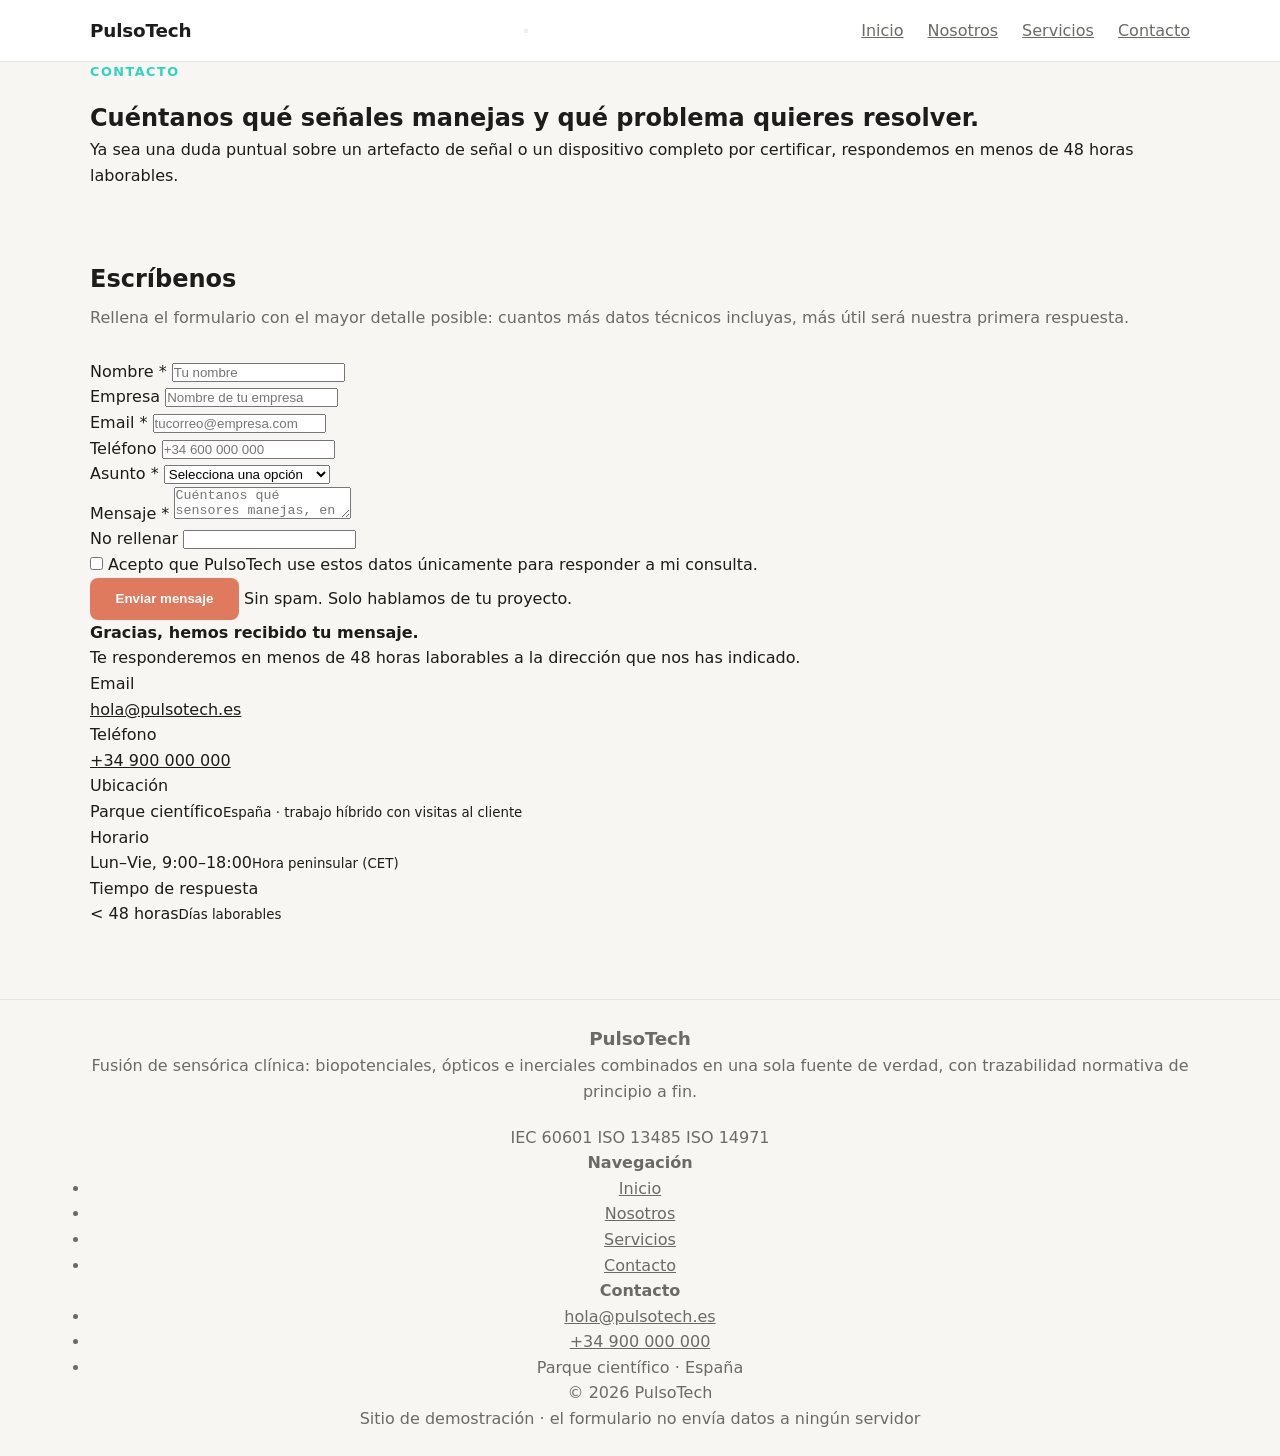
==== contacto.html @ 5ccae75b "Update contacto.html" ====
<!DOCTYPE html>
<html lang="es">
<head>
  <meta charset="UTF-8">
  <meta name="viewport" content="width=device-width, initial-scale=1.0">
  <title>Contacto | PulsoTech</title>
  <meta name="description" content="Habla con PulsoTech sobre tu proyecto de fusión de sensórica clínica. Respondemos en menos de 48 horas.">
  <link rel="icon" href="img/favicon.svg" type="image/svg+xml">
  <link rel="stylesheet" href="css/style.css">
</head>
<body>
  <header class="site-header">
    <div class="container nav">
      <a href="index.html" class="brand">PulsoTech</a>
      <button class="nav-toggle" id="navToggle" type="button" aria-expanded="false" aria-controls="primaryNav" aria-label="Abrir menú">
        <span></span><span></span><span></span>
      </button>
      <nav id="primaryNav">
        <ul class="nav-links">
          <li><a href="index.html">Inicio</a></li>
          <li><a href="sobre.html">Nosotros</a></li>
          <li><a href="servicios.html">Servicios</a></li>
          <li><a href="contacto.html">Contacto</a></li>
        </ul>
      </nav>
    </div>
  </header>

  <main>
    <section class="page-header">
      <div class="container">
        <span class="eyebrow">Contacto</span>
        <h1>Cuéntanos qué señales manejas y qué problema quieres resolver.</h1>
        <p class="lead">Ya sea una duda puntual sobre un artefacto de señal o un dispositivo completo por certificar, respondemos en menos de 48 horas laborables.</p>
      </div>
    </section>

    <section class="section">
      <div class="container contact-grid">
        <div class="form-card reveal">
          <h2 style="margin-bottom:0.4rem;">Escríbenos</h2>
          <p style="color:var(--muted); margin-bottom:1.75rem;">Rellena el formulario con el mayor detalle posible: cuantos más datos técnicos incluyas, más útil será nuestra primera respuesta.</p>

          <form id="contactForm" novalidate>
            <div class="form-grid">
              <div class="field">
                <label for="nombre">Nombre <span class="req">*</span></label>
                <input type="text" id="nombre" name="nombre" placeholder="Tu nombre" autocomplete="name" required>
                <span class="field-error" data-error-for="nombre"></span>
              </div>
              <div class="field">
                <label for="empresa">Empresa</label>
                <input type="text" id="empresa" name="empresa" placeholder="Nombre de tu empresa" autocomplete="organization">
                <span class="field-error" data-error-for="empresa"></span>
              </div>
              <div class="field">
                <label for="email">Email <span class="req">*</span></label>
                <input type="email" id="email" name="email" placeholder="tucorreo@empresa.com" autocomplete="email" required>
                <span class="field-error" data-error-for="email"></span>
              </div>
              <div class="field">
                <label for="telefono">Teléfono</label>
                <input type="tel" id="telefono" name="telefono" placeholder="+34 600 000 000" autocomplete="tel">
                <span class="field-error" data-error-for="telefono"></span>
              </div>
              <div class="field full">
                <label for="asunto">Asunto <span class="req">*</span></label>
                <select id="asunto" name="asunto" required>
                  <option value="" selected disabled>Selecciona una opción</option>
                  <option value="consultoria">Consultoría puntual</option>
                  <option value="desarrollo">Desarrollo de producto</option>
                  <option value="normativa">Cumplimiento normativo</option>
                  <option value="otro">Otro</option>
                </select>
                <span class="field-error" data-error-for="asunto"></span>
              </div>
              <div class="field full">
                <label for="mensaje">Mensaje <span class="req">*</span></label>
                <textarea id="mensaje" name="mensaje" placeholder="Cuéntanos qué sensores manejas, en qué fase está el proyecto y qué precisión necesitas…" required></textarea>
                <span class="field-error" data-error-for="mensaje"></span>
              </div>
              <div class="honeypot" aria-hidden="true">
                <label for="empresa_web">No rellenar</label>
                <input type="text" id="empresa_web" name="empresa_web" tabindex="-1" autocomplete="off">
              </div>
              <div class="field full">
                <label class="field-check">
                  <input type="checkbox" id="consentimiento" name="consentimiento" required>
                  <span>Acepto que PulsoTech use estos datos únicamente para responder a mi consulta.</span>
                </label>
                <span class="field-error" data-error-for="consentimiento"></span>
              </div>
            </div>
            <div class="form-actions">
              <button type="submit" class="btn btn-primary on-light">Enviar mensaje</button>
              <span class="form-note">Sin spam. Solo hablamos de tu proyecto.</span>
            </div>
          </form>

          <div class="form-success" id="formSuccess">
            <strong>Gracias, hemos recibido tu mensaje.</strong><br>
            Te responderemos en menos de 48 horas laborables a la dirección que nos has indicado.
          </div>
        </div>

        <div class="info-grid">
          <div class="info-card reveal">
            <div class="k">Email</div>
            <div class="v"><a href="mailto:hola@pulsotech.es">hola@pulsotech.es</a></div>
          </div>
          <div class="info-card reveal">
            <div class="k">Teléfono</div>
            <div class="v"><a href="tel:+34900000000">+34 900 000 000</a></div>
          </div>
          <div class="info-card reveal">
            <div class="k">Ubicación</div>
            <div class="v">Parque científico<small>España · trabajo híbrido con visitas al cliente</small></div>
          </div>
          <div class="info-card reveal">
            <div class="k">Horario</div>
            <div class="v">Lun–Vie, 9:00–18:00<small>Hora peninsular (CET)</small></div>
          </div>
          <div class="info-card reveal">
            <div class="k">Tiempo de respuesta</div>
            <div class="v">&lt; 48 horas<small>Días laborables</small></div>
          </div>
        </div>
      </div>
    </section>
  </main>

  <footer class="site-footer">
    <div class="container">
      <div class="footer-grid">
        <div class="footer-col">
          <a href="index.html" class="brand">PulsoTech</a>
          <p>Fusión de sensórica clínica: biopotenciales, ópticos e inerciales combinados en una sola fuente de verdad, con trazabilidad normativa de principio a fin.</p>
          <div class="badge-row on-light" style="margin-top:1.25rem">
            <span class="badge">IEC 60601</span>
            <span class="badge">ISO 13485</span>
            <span class="badge">ISO 14971</span>
          </div>
        </div>
        <div class="footer-col">
          <h4>Navegación</h4>
          <ul>
            <li><a href="index.html">Inicio</a></li>
            <li><a href="sobre.html">Nosotros</a></li>
            <li><a href="servicios.html">Servicios</a></li>
            <li><a href="contacto.html">Contacto</a></li>
          </ul>
        </div>
        <div class="footer-col">
          <h4>Contacto</h4>
          <ul>
            <li><a href="mailto:hola@pulsotech.es">hola@pulsotech.es</a></li>
            <li><a href="tel:+34900000000">+34 900 000 000</a></li>
            <li>Parque científico · España</li>
          </ul>
        </div>
      </div>
      <div class="footer-bottom">
        <p>&copy; 2026 PulsoTech</p>
        <p>Sitio de demostración · el formulario no envía datos a ningún servidor</p>
      </div>
    </div>
  </footer>

  <script src="js/script.js"></script>
</body>
</html>
---- css/style.css ----
/* ==========================================================================
   Base
   ========================================================================== */
:root {
  --bg: #f7f6f3;
  --surface: #ffffff;
  --ink: #1c1c1a;
  --muted: #6b6b66;
  --line: #e5e4e0;
  --hero-bg: #0a1418;
  --accent: #2dd4bf;   /* teal, línea de monitor clínico */
  --accent-glow: #4ade80; /* verde fósforo del ECG */
  --accent-warm: #e07a5f; /* acento cálido para CTAs */
  --radius: 12px;
  --shadow: 0 4px 16px -4px rgb(0 0 0 / 0.12);
}

* { box-sizing: border-box; margin: 0; padding: 0; }
html { scroll-behavior: smooth; }

body {
  font-family: system-ui, sans-serif;
  line-height: 1.6;
  color: var(--ink);
  background: var(--bg);
}

.container {
  width: min(1100px, calc(100% - 2rem));
  margin: 0 auto;
}

a { color: inherit; }

/* ==========================================================================
   Header y navegación
   ========================================================================== */
.site-header {
  border-bottom: 1px solid var(--line);
  padding: 1rem 0;
  background: var(--surface);
}

.nav {
  display: flex;
  justify-content: space-between;
  align-items: center;
}

.brand {
  font-weight: 700;
  font-size: 1.15rem;
  text-decoration: none;
  letter-spacing: -0.01em;
}

.nav-links {
  display: flex;
  gap: 1.5rem;
  list-style: none;
}

.nav-links a { color: var(--muted); font-weight: 500; }
.nav-links a:hover { color: var(--ink); }

/* ==========================================================================
   Hero con animación ECG
   ========================================================================== */
.hero {
  position: relative;
  overflow: hidden;
  background: var(--hero-bg);
  color: #fff;
  padding: 6rem 0 5rem;
}

.hero-bg-image {
  position: absolute;
  inset: 0;
  width: 100%;
  height: 100%;
  object-fit: cover;
  opacity: 0.55;
  filter: grayscale(1);
}

.hero::after {
  content: "";
  position: absolute;
  inset: 0;
  background: linear-gradient(90deg, var(--hero-bg) 20%, rgba(10, 20, 24, 0.4) 70%);
}

.hero-content {
  position: relative;
  z-index: 1;
  max-width: 700px;
}

.eyebrow {
  display: block;
  color: var(--accent);
  font-weight: 700;
  text-transform: uppercase;
  font-size: 0.8rem;
  letter-spacing: 1.5px;
  margin-bottom: 1rem;
  opacity: 0;
  animation: fade-up 0.6s ease-out 0.1s forwards;
}

.hero h1 {
  font-size: 2.75rem;
  line-height: 1.15;
  margin-bottom: 1.25rem;
  opacity: 0;
  animation: fade-up 0.6s ease-out 0.25s forwards;
}

.hero .lead {
  font-size: 1.15rem;
  color: rgba(255, 255, 255, 0.75);
  margin-bottom: 2rem;
  opacity: 0;
  animation: fade-up 0.6s ease-out 0.4s forwards;
}

.hero-actions {
  display: flex;
  gap: 1rem;
  flex-wrap: wrap;
  opacity: 0;
  animation: fade-up 0.6s ease-out 0.55s forwards;
}

@keyframes fade-up {
  from { opacity: 0; transform: translateY(12px); }
  to { opacity: 1; transform: translateY(0); }
}

/* ==========================================================================
   Botones
   ========================================================================== */
.btn {
  display: inline-block;
  padding: 0.85rem 1.6rem;
  border-radius: 8px;
  font-weight: 600;
  cursor: pointer;
  border: none;
  text-align: center;
  text-decoration: none;
  transition: transform 0.15s ease, opacity 0.15s ease;
}
.btn:hover { transform: translateY(-2px); }
.btn-primary { background: var(--accent-warm); color: #fff; }
.btn-secondary { background: transparent; color: #fff; border: 1px solid rgba(255, 255, 255, 0.4); }

/* ==========================================================================
   Secciones y contenido
   ========================================================================== */
main { min-height: 60vh; }
.section { padding: 4.5rem 0; }
.section-title { text-align: center; margin-bottom: 3rem; font-size: 2rem; }

/* Estadísticas */
.stats-grid {
  display: grid;
  grid-template-columns: repeat(auto-fit, minmax(200px, 1fr));
  gap: 2rem;
  text-align: center;
}
.stat-number {
  display: block;
  font-size: 2.5rem;
  font-weight: 800;
  color: var(--hero-bg);
}
.stat p { color: var(--muted); margin-top: 0.25rem; }

/* Tarjetas */
.card-grid {
  display: grid;
  grid-template-columns: repeat(auto-fit, minmax(260px, 1fr));
  gap: 2rem;
}
.card {
  background: var(--surface);
  padding: 2rem;
  border-radius: var(--radius);
  border: 1px solid var(--line);
  box-shadow: var(--shadow);
}
.card h3 { margin-bottom: 0.75rem; }
.card p { color: var(--muted); }

/* Aparición al hacer scroll */
.reveal {
  opacity: 0;
  transform: translateY(16px);
  transition: opacity 0.6s ease, transform 0.6s ease;
}
.reveal.visible { opacity: 1; transform: translateY(0); }

/* ==========================================================================
   Footer
   ========================================================================== */
.site-footer {
  border-top: 1px solid var(--line);
  padding: 1.5rem 0;
  text-align: center;
  color: var(--muted);
}

/* ==========================================================================
   Accesibilidad: movimiento reducido
   ========================================================================== */
@media (prefers-reduced-motion: reduce) {
  .eyebrow, .hero h1, .hero .lead, .hero-actions {
    animation: none;
    opacity: 1;
    transform: none;
  }
  .reveal { transition: none; opacity: 1; transform: none; }
}

/* ==========================================================================
   Responsive
   ========================================================================== */
@media (max-width: 700px) {
  .nav { flex-direction: column; gap: 1rem; }
  .nav-links { flex-wrap: wrap; justify-content: center; }
  .hero h1 { font-size: 2rem; }
}
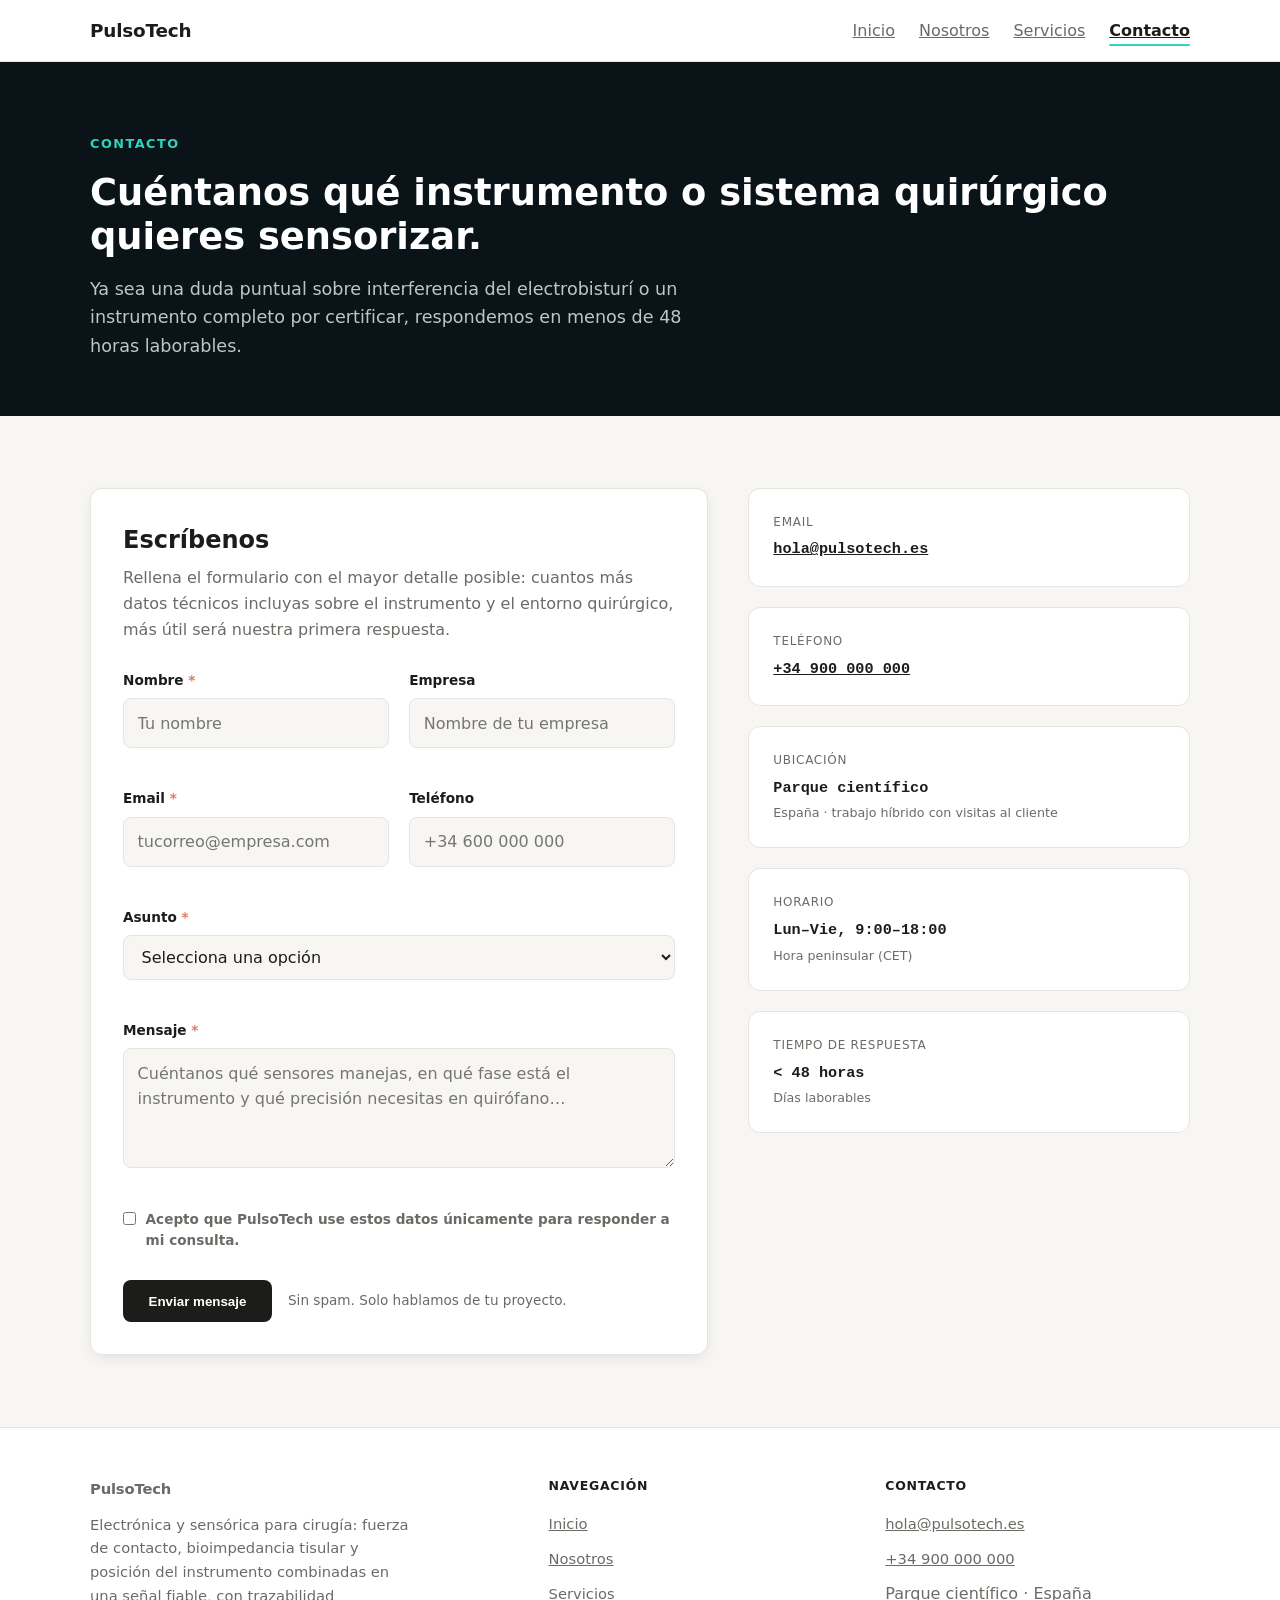
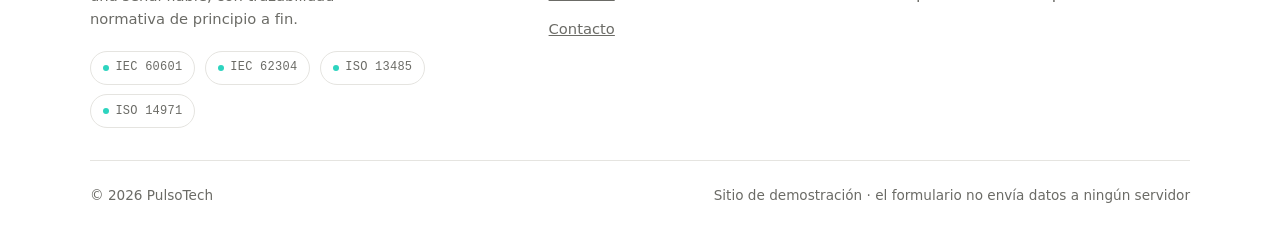
==== commit 4a031e7b: "Update contacto.html" ====
--- a/contacto.html
+++ b/contacto.html
@@ -4,7 +4,7 @@
   <meta charset="UTF-8">
   <meta name="viewport" content="width=device-width, initial-scale=1.0">
   <title>Contacto | PulsoTech</title>
-  <meta name="description" content="Habla con PulsoTech sobre tu proyecto de fusión de sensórica clínica. Respondemos en menos de 48 horas.">
+  <meta name="description" content="Habla con PulsoTech sobre tu proyecto de electrónica y sensórica quirúrgica. Respondemos en menos de 48 horas.">
   <link rel="icon" href="img/favicon.svg" type="image/svg+xml">
   <link rel="stylesheet" href="css/style.css">
 </head>
@@ -30,8 +30,8 @@
     <section class="page-header">
       <div class="container">
         <span class="eyebrow">Contacto</span>
-        <h1>Cuéntanos qué señales manejas y qué problema quieres resolver.</h1>
-        <p class="lead">Ya sea una duda puntual sobre un artefacto de señal o un dispositivo completo por certificar, respondemos en menos de 48 horas laborables.</p>
+        <h1>Cuéntanos qué instrumento o sistema quirúrgico quieres sensorizar.</h1>
+        <p class="lead">Ya sea una duda puntual sobre interferencia del electrobisturí o un instrumento completo por certificar, respondemos en menos de 48 horas laborables.</p>
       </div>
     </section>
 
@@ -39,7 +39,7 @@
       <div class="container contact-grid">
         <div class="form-card reveal">
           <h2 style="margin-bottom:0.4rem;">Escríbenos</h2>
-          <p style="color:var(--muted); margin-bottom:1.75rem;">Rellena el formulario con el mayor detalle posible: cuantos más datos técnicos incluyas, más útil será nuestra primera respuesta.</p>
+          <p style="color:var(--muted); margin-bottom:1.75rem;">Rellena el formulario con el mayor detalle posible: cuantos más datos técnicos incluyas sobre el instrumento y el entorno quirúrgico, más útil será nuestra primera respuesta.</p>
 
           <form id="contactForm" novalidate>
             <div class="form-grid">
@@ -76,7 +76,7 @@
               </div>
               <div class="field full">
                 <label for="mensaje">Mensaje <span class="req">*</span></label>
-                <textarea id="mensaje" name="mensaje" placeholder="Cuéntanos qué sensores manejas, en qué fase está el proyecto y qué precisión necesitas…" required></textarea>
+                <textarea id="mensaje" name="mensaje" placeholder="Cuéntanos qué sensores manejas, en qué fase está el instrumento y qué precisión necesitas en quirófano…" required></textarea>
                 <span class="field-error" data-error-for="mensaje"></span>
               </div>
               <div class="honeypot" aria-hidden="true">
@@ -134,9 +134,10 @@
       <div class="footer-grid">
         <div class="footer-col">
           <a href="index.html" class="brand">PulsoTech</a>
-          <p>Fusión de sensórica clínica: biopotenciales, ópticos e inerciales combinados en una sola fuente de verdad, con trazabilidad normativa de principio a fin.</p>
+          <p>Electrónica y sensórica para cirugía: fuerza de contacto, bioimpedancia tisular y posición del instrumento combinadas en una señal fiable, con trazabilidad normativa de principio a fin.</p>
           <div class="badge-row on-light" style="margin-top:1.25rem">
             <span class="badge">IEC 60601</span>
+            <span class="badge">IEC 62304</span>
             <span class="badge">ISO 13485</span>
             <span class="badge">ISO 14971</span>
           </div>
--- a/css/style.css
+++ b/css/style.css
@@ -12,7 +12,11 @@
   --accent-glow: #4ade80; /* verde fósforo del ECG */
   --accent-warm: #e07a5f; /* acento cálido para CTAs */
   --radius: 12px;
+  --radius-sm: 8px;
   --shadow: 0 4px 16px -4px rgb(0 0 0 / 0.12);
+  --shadow-lg: 0 20px 45px -20px rgb(0 0 0 / 0.35);
+  --mono: 'SFMono-Regular', Consolas, 'Liberation Mono', Menlo, monospace;
+  --focus: #1c1c1a;
 }
 
 * { box-sizing: border-box; margin: 0; padding: 0; }
@@ -32,6 +36,13 @@
 
 a { color: inherit; }
 
+:focus-visible {
+  outline: 2px solid var(--focus);
+  outline-offset: 3px;
+}
+
+img { max-width: 100%; display: block; }
+
 /* ==========================================================================
    Header y navegación
    ========================================================================== */
@@ -60,8 +71,41 @@
   list-style: none;
 }
 
-.nav-links a { color: var(--muted); font-weight: 500; }
+.nav-links a { color: var(--muted); font-weight: 500; position: relative; }
 .nav-links a:hover { color: var(--ink); }
+.nav-links a.active { color: var(--ink); font-weight: 700; }
+.nav-links a.active::after {
+  content: "";
+  position: absolute;
+  left: 0; right: 0; bottom: -6px;
+  height: 2px;
+  background: var(--accent);
+  border-radius: 2px;
+}
+
+.nav-toggle {
+  display: none;
+  flex-direction: column;
+  justify-content: center;
+  gap: 4px;
+  width: 34px;
+  height: 34px;
+  background: transparent;
+  border: 1px solid var(--line);
+  border-radius: 6px;
+  cursor: pointer;
+}
+.nav-toggle span {
+  display: block;
+  height: 2px;
+  margin: 0 6px;
+  background: var(--ink);
+  border-radius: 2px;
+  transition: transform 0.2s ease, opacity 0.2s ease;
+}
+.nav-toggle[aria-expanded="true"] span:nth-child(1) { transform: translateY(6px) rotate(45deg); }
+.nav-toggle[aria-expanded="true"] span:nth-child(2) { opacity: 0; }
+.nav-toggle[aria-expanded="true"] span:nth-child(3) { transform: translateY(-6px) rotate(-45deg); }
 
 /* ==========================================================================
    Hero con animación ECG
@@ -155,13 +199,33 @@
 .btn:hover { transform: translateY(-2px); }
 .btn-primary { background: var(--accent-warm); color: #fff; }
 .btn-secondary { background: transparent; color: #fff; border: 1px solid rgba(255, 255, 255, 0.4); }
+.btn-primary.on-light { background: var(--ink); }
+.btn-secondary.on-light { color: var(--ink); border-color: var(--line); }
+.btn:disabled { opacity: 0.6; cursor: not-allowed; transform: none; }
 
 /* ==========================================================================
    Secciones y contenido
    ========================================================================== */
 main { min-height: 60vh; }
 .section { padding: 4.5rem 0; }
-.section-title { text-align: center; margin-bottom: 3rem; font-size: 2rem; }
+.section-title { text-align: center; margin-bottom: 0.75rem; font-size: 2rem; }
+.section-sub {
+  text-align: center;
+  color: var(--muted);
+  max-width: 620px;
+  margin: 0 auto 3rem;
+}
+
+/* Cabecera de páginas internas (Nosotros, Servicios, Contacto) */
+.page-header {
+  background: var(--hero-bg);
+  color: #fff;
+  padding: 4.5rem 0 3.5rem;
+}
+.page-header .eyebrow { animation: none; opacity: 1; }
+.page-header h1 { font-size: 2.3rem; margin-bottom: 1rem; line-height: 1.2; }
+.page-header .lead { font-size: 1.1rem; color: rgba(255, 255, 255, 0.75); max-width: 640px; }
+.page-header .badge-row { margin-top: 1.75rem; }
 
 /* Estadísticas */
 .stats-grid {
@@ -203,13 +267,428 @@
 .reveal.visible { opacity: 1; transform: translateY(0); }
 
 /* ==========================================================================
+   Insignias de certificación
+   ========================================================================== */
+.badge-row {
+  display: flex;
+  flex-wrap: wrap;
+  gap: 0.6rem;
+}
+.badge {
+  display: inline-flex;
+  align-items: center;
+  gap: 0.4rem;
+  font-family: var(--mono);
+  font-size: 0.75rem;
+  letter-spacing: 0.02em;
+  padding: 0.4rem 0.75rem;
+  border-radius: 999px;
+  border: 1px solid rgba(255, 255, 255, 0.25);
+  color: rgba(255, 255, 255, 0.85);
+}
+.badge::before { content: ""; width: 6px; height: 6px; border-radius: 50%; background: var(--accent-glow); }
+.badge-row.on-light .badge { border-color: var(--line); color: var(--muted); }
+.badge-row.on-light .badge::before { background: var(--accent); }
+
+/* ==========================================================================
+   Demo de fusión de señal (waveform en vivo)
+   ========================================================================== */
+.wave-card {
+  background: var(--hero-bg);
+  border-radius: var(--radius);
+  padding: 1.75rem;
+  box-shadow: var(--shadow-lg);
+  color: #fff;
+}
+.wave-head {
+  display: flex;
+  justify-content: space-between;
+  align-items: baseline;
+  flex-wrap: wrap;
+  gap: 0.5rem;
+  margin-bottom: 1rem;
+}
+.wave-head h3 { font-size: 1rem; letter-spacing: 0.02em; }
+.wave-head .live {
+  font-family: var(--mono);
+  font-size: 0.7rem;
+  color: var(--accent-glow);
+  display: inline-flex;
+  align-items: center;
+  gap: 0.4rem;
+}
+.wave-head .live::before {
+  content: "";
+  width: 7px; height: 7px;
+  border-radius: 50%;
+  background: var(--accent-glow);
+  box-shadow: 0 0 6px var(--accent-glow);
+  animation: pulse-dot 1.6s ease-in-out infinite;
+}
+@keyframes pulse-dot { 0%, 100% { opacity: 1; } 50% { opacity: 0.35; } }
+.wave-canvas-wrap {
+  background: rgba(255, 255, 255, 0.03);
+  border: 1px solid rgba(255, 255, 255, 0.1);
+  border-radius: var(--radius-sm);
+  overflow: hidden;
+}
+#waveform { width: 100%; height: 190px; display: block; }
+.wave-legend {
+  display: flex;
+  flex-wrap: wrap;
+  gap: 1.25rem;
+  margin-top: 1rem;
+  font-family: var(--mono);
+  font-size: 0.78rem;
+  color: rgba(255, 255, 255, 0.7);
+}
+.wave-legend span { display: inline-flex; align-items: center; gap: 0.4rem; }
+.wave-legend i { width: 9px; height: 9px; border-radius: 2px; display: inline-block; }
+.wave-readouts {
+  display: grid;
+  grid-template-columns: repeat(auto-fit, minmax(120px, 1fr));
+  gap: 1rem;
+  margin-top: 1.25rem;
+  padding-top: 1.25rem;
+  border-top: 1px solid rgba(255, 255, 255, 0.1);
+}
+.wave-readouts .ro-val { font-family: var(--mono); font-size: 1.6rem; font-weight: 700; }
+.wave-readouts .ro-lbl { font-size: 0.78rem; color: rgba(255, 255, 255, 0.6); margin-top: 0.15rem; }
+
+/* ==========================================================================
+   Sectores de aplicación
+   ========================================================================== */
+.use-grid {
+  display: grid;
+  grid-template-columns: repeat(auto-fit, minmax(230px, 1fr));
+  gap: 1.5rem;
+}
+.use-card {
+  border: 1px solid var(--line);
+  border-radius: var(--radius);
+  padding: 1.5rem;
+  background: var(--surface);
+}
+.use-card .use-idx {
+  font-family: var(--mono);
+  color: var(--accent);
+  font-size: 0.8rem;
+  font-weight: 700;
+  margin-bottom: 0.6rem;
+  display: block;
+}
+.use-card h3 { margin-bottom: 0.5rem; font-size: 1.05rem; }
+.use-card p { color: var(--muted); font-size: 0.95rem; }
+
+/* ==========================================================================
+   Banner CTA
+   ========================================================================== */
+.cta-banner {
+  background: var(--hero-bg);
+  color: #fff;
+  border-radius: var(--radius);
+  padding: 3rem;
+  text-align: center;
+}
+.cta-banner h2 { font-size: 1.6rem; margin-bottom: 0.75rem; }
+.cta-banner p { color: rgba(255, 255, 255, 0.75); max-width: 520px; margin: 0 auto 1.75rem; }
+.cta-banner .hero-actions { justify-content: center; opacity: 1; animation: none; }
+
+/* ==========================================================================
+   Línea de tiempo (trayectoria)
+   ========================================================================== */
+.timeline {
+  position: relative;
+  max-width: 760px;
+  margin: 0 auto;
+  padding-left: 2rem;
+  border-left: 2px solid var(--line);
+}
+.timeline-item { position: relative; padding-bottom: 2.25rem; }
+.timeline-item:last-child { padding-bottom: 0; }
+.timeline-item::before {
+  content: "";
+  position: absolute;
+  left: -2.4rem;
+  top: 0.2rem;
+  width: 12px; height: 12px;
+  border-radius: 50%;
+  background: var(--accent);
+  border: 3px solid var(--surface);
+  box-shadow: 0 0 0 2px var(--accent);
+}
+.timeline-year { font-family: var(--mono); color: var(--accent); font-weight: 700; font-size: 0.9rem; }
+.timeline-item h3 { margin: 0.3rem 0 0.4rem; font-size: 1.1rem; }
+.timeline-item p { color: var(--muted); }
+
+/* ==========================================================================
+   Valores
+   ========================================================================== */
+.values-grid {
+  display: grid;
+  grid-template-columns: repeat(auto-fit, minmax(240px, 1fr));
+  gap: 1.75rem;
+}
+.value-num {
+  font-family: var(--mono);
+  font-size: 0.85rem;
+  color: var(--accent);
+  font-weight: 700;
+  display: block;
+  margin-bottom: 0.75rem;
+}
+.values-grid h3 { margin-bottom: 0.5rem; font-size: 1.05rem; }
+.values-grid p { color: var(--muted); font-size: 0.95rem; }
+
+/* ==========================================================================
+   Equipo
+   ========================================================================== */
+.team-grid {
+  display: grid;
+  grid-template-columns: repeat(auto-fit, minmax(220px, 1fr));
+  gap: 1.5rem;
+}
+.team-card {
+  text-align: center;
+  padding: 2rem 1.25rem;
+  border-radius: var(--radius);
+  border: 1px solid var(--line);
+  background: var(--surface);
+}
+.team-avatar {
+  width: 56px; height: 56px;
+  margin: 0 auto 1rem;
+  border-radius: 50%;
+  display: flex;
+  align-items: center;
+  justify-content: center;
+  font-family: var(--mono);
+  font-weight: 700;
+  color: #fff;
+  background: linear-gradient(135deg, var(--accent), var(--hero-bg));
+}
+.team-card h3 { font-size: 1rem; margin-bottom: 0.2rem; }
+.team-card .role { color: var(--accent-warm); font-size: 0.85rem; font-weight: 600; margin-bottom: 0.6rem; }
+.team-card p { color: var(--muted); font-size: 0.9rem; }
+
+/* ==========================================================================
+   Modalidades de colaboración
+   ========================================================================== */
+.tier-grid {
+  display: grid;
+  grid-template-columns: repeat(auto-fit, minmax(260px, 1fr));
+  gap: 1.5rem;
+  align-items: stretch;
+}
+.tier-card {
+  border: 1px solid var(--line);
+  border-radius: var(--radius);
+  padding: 2rem;
+  background: var(--surface);
+  display: flex;
+  flex-direction: column;
+}
+.tier-card.featured {
+  border-color: var(--hero-bg);
+  box-shadow: var(--shadow-lg);
+  position: relative;
+}
+.tier-card.featured::before {
+  content: "Recomendado";
+  position: absolute;
+  top: -12px; left: 1.75rem;
+  background: var(--accent-warm);
+  color: #fff;
+  font-size: 0.7rem;
+  font-weight: 700;
+  padding: 0.25rem 0.7rem;
+  border-radius: 999px;
+  letter-spacing: 0.02em;
+}
+.tier-card h3 { font-size: 1.15rem; margin-bottom: 0.4rem; }
+.tier-card .tier-for { color: var(--muted); font-size: 0.88rem; margin-bottom: 1.25rem; }
+.tier-card ul { list-style: none; margin: 0 0 1.5rem; flex-grow: 1; }
+.tier-card li {
+  padding: 0.55rem 0;
+  border-top: 1px solid var(--line);
+  font-size: 0.92rem;
+  color: var(--ink);
+  padding-left: 1.3rem;
+  position: relative;
+}
+.tier-card li:first-child { border-top: none; }
+.tier-card li::before {
+  content: "";
+  position: absolute;
+  left: 0; top: 1.05rem;
+  width: 7px; height: 7px;
+  background: var(--accent);
+  border-radius: 2px;
+}
+
+/* ==========================================================================
+   Acordeón (FAQ)
+   ========================================================================== */
+.accordion { max-width: 760px; margin: 0 auto; }
+.accordion-item {
+  border-bottom: 1px solid var(--line);
+}
+.accordion-trigger {
+  width: 100%;
+  display: flex;
+  justify-content: space-between;
+  align-items: center;
+  gap: 1rem;
+  background: none;
+  border: none;
+  text-align: left;
+  padding: 1.25rem 0;
+  font: inherit;
+  font-weight: 600;
+  color: var(--ink);
+  cursor: pointer;
+}
+.accordion-trigger .plus {
+  flex: none;
+  width: 22px; height: 22px;
+  border-radius: 50%;
+  border: 1px solid var(--line);
+  display: flex;
+  align-items: center;
+  justify-content: center;
+  font-family: var(--mono);
+  font-size: 1rem;
+  color: var(--accent);
+  transition: transform 0.2s ease;
+}
+.accordion-item.open .accordion-trigger .plus { transform: rotate(45deg); }
+.accordion-panel {
+  max-height: 0;
+  overflow: hidden;
+  transition: max-height 0.25s ease;
+}
+.accordion-panel p { color: var(--muted); padding-bottom: 1.25rem; max-width: 620px; }
+
+/* ==========================================================================
+   Formulario de contacto
+   ========================================================================== */
+.contact-grid {
+  display: grid;
+  grid-template-columns: 1.4fr 1fr;
+  gap: 2.5rem;
+  align-items: start;
+}
+.form-card {
+  background: var(--surface);
+  border: 1px solid var(--line);
+  border-radius: var(--radius);
+  padding: 2rem;
+  box-shadow: var(--shadow);
+}
+.form-grid { display: grid; grid-template-columns: 1fr 1fr; gap: 1.25rem; }
+.field { display: flex; flex-direction: column; gap: 0.4rem; }
+.field.full { grid-column: 1 / -1; }
+.field label { font-size: 0.85rem; font-weight: 600; }
+.field .req { color: var(--accent-warm); }
+.field input,
+.field select,
+.field textarea {
+  font: inherit;
+  padding: 0.7rem 0.85rem;
+  border: 1px solid var(--line);
+  border-radius: var(--radius-sm);
+  background: var(--bg);
+  color: var(--ink);
+}
+.field textarea { resize: vertical; min-height: 120px; }
+.field input:invalid:not(:placeholder-shown),
+.field textarea:invalid:not(:placeholder-shown) {
+  border-color: var(--accent-warm);
+}
+.field-error {
+  font-size: 0.78rem;
+  color: var(--accent-warm);
+  min-height: 1.1em;
+}
+.field-check {
+  display: flex;
+  align-items: flex-start;
+  gap: 0.6rem;
+  font-size: 0.85rem;
+  color: var(--muted);
+}
+.field-check input { margin-top: 0.2rem; }
+.honeypot { position: absolute; left: -9999px; width: 1px; height: 1px; overflow: hidden; }
+.form-actions { display: flex; align-items: center; gap: 1rem; margin-top: 0.5rem; }
+.form-note { color: var(--muted); font-size: 0.85rem; }
+.form-success {
+  display: none;
+  background: rgba(45, 212, 191, 0.12);
+  border: 1px solid var(--accent);
+  border-radius: var(--radius-sm);
+  padding: 1.1rem 1.25rem;
+  margin-top: 1.25rem;
+  font-size: 0.92rem;
+}
+.form-success.visible { display: block; }
+.form-card.submitted form { display: none; }
+
+/* ==========================================================================
+   Panel de información de contacto
+   ========================================================================== */
+.info-grid { display: flex; flex-direction: column; gap: 1.25rem; }
+.info-card {
+  border: 1px solid var(--line);
+  border-radius: var(--radius);
+  padding: 1.5rem;
+  background: var(--surface);
+}
+.info-card .k {
+  font-size: 0.75rem;
+  text-transform: uppercase;
+  letter-spacing: 0.06em;
+  color: var(--muted);
+  margin-bottom: 0.35rem;
+}
+.info-card .v { font-weight: 600; font-family: var(--mono); font-size: 0.95rem; }
+.info-card .v small { display: block; font-family: system-ui, sans-serif; font-weight: 400; color: var(--muted); margin-top: 0.2rem; }
+
+/* ==========================================================================
    Footer
    ========================================================================== */
 .site-footer {
   border-top: 1px solid var(--line);
-  padding: 1.5rem 0;
-  text-align: center;
+  padding: 3rem 0 1.5rem;
   color: var(--muted);
+  background: var(--surface);
+}
+.footer-grid {
+  display: grid;
+  grid-template-columns: 1.4fr 1fr 1fr;
+  gap: 2rem;
+  padding-bottom: 2rem;
+}
+.footer-col .brand { display: inline-block; margin-bottom: 0.75rem; }
+.footer-col p { max-width: 320px; font-size: 0.92rem; }
+.footer-col h4 {
+  font-size: 0.78rem;
+  text-transform: uppercase;
+  letter-spacing: 0.06em;
+  color: var(--ink);
+  margin-bottom: 0.9rem;
+}
+.footer-col ul { list-style: none; display: flex; flex-direction: column; gap: 0.6rem; }
+.footer-col a { font-size: 0.92rem; }
+.footer-col a:hover { color: var(--ink); }
+.footer-bottom {
+  border-top: 1px solid var(--line);
+  padding-top: 1.5rem;
+  display: flex;
+  justify-content: space-between;
+  align-items: center;
+  flex-wrap: wrap;
+  gap: 0.75rem;
+  font-size: 0.85rem;
 }
 
 /* ==========================================================================
@@ -222,13 +701,45 @@
     transform: none;
   }
   .reveal { transition: none; opacity: 1; transform: none; }
+  .wave-head .live::before { animation: none; }
 }
 
 /* ==========================================================================
    Responsive
    ========================================================================== */
+@media (max-width: 900px) {
+  .contact-grid { grid-template-columns: 1fr; }
+  .footer-grid { grid-template-columns: 1fr 1fr; }
+}
+
 @media (max-width: 700px) {
-  .nav { flex-direction: column; gap: 1rem; }
-  .nav-links { flex-wrap: wrap; justify-content: center; }
+  .nav { position: relative; }
+  .nav-toggle { display: flex; }
+  nav#primaryNav {
+    position: absolute;
+    top: calc(100% + 1px);
+    left: 0; right: 0;
+    background: var(--surface);
+    border-bottom: 1px solid var(--line);
+    box-shadow: var(--shadow);
+    max-height: 0;
+    overflow: hidden;
+    transition: max-height 0.25s ease;
+  }
+  nav#primaryNav.open { max-height: 300px; }
+  .nav-links {
+    flex-direction: column;
+    gap: 0;
+    padding: 0.5rem 0;
+  }
+  .nav-links li { width: 100%; }
+  .nav-links a { display: block; padding: 0.85rem 1.5rem; }
+  .nav-links a.active::after { display: none; }
+  .nav-links a.active { background: var(--bg); }
+
   .hero h1 { font-size: 2rem; }
-}
+  .page-header h1 { font-size: 1.8rem; }
+  .form-grid { grid-template-columns: 1fr; }
+  .footer-grid { grid-template-columns: 1fr; gap: 2rem; }
+  .cta-banner { padding: 2.25rem 1.5rem; }
+}
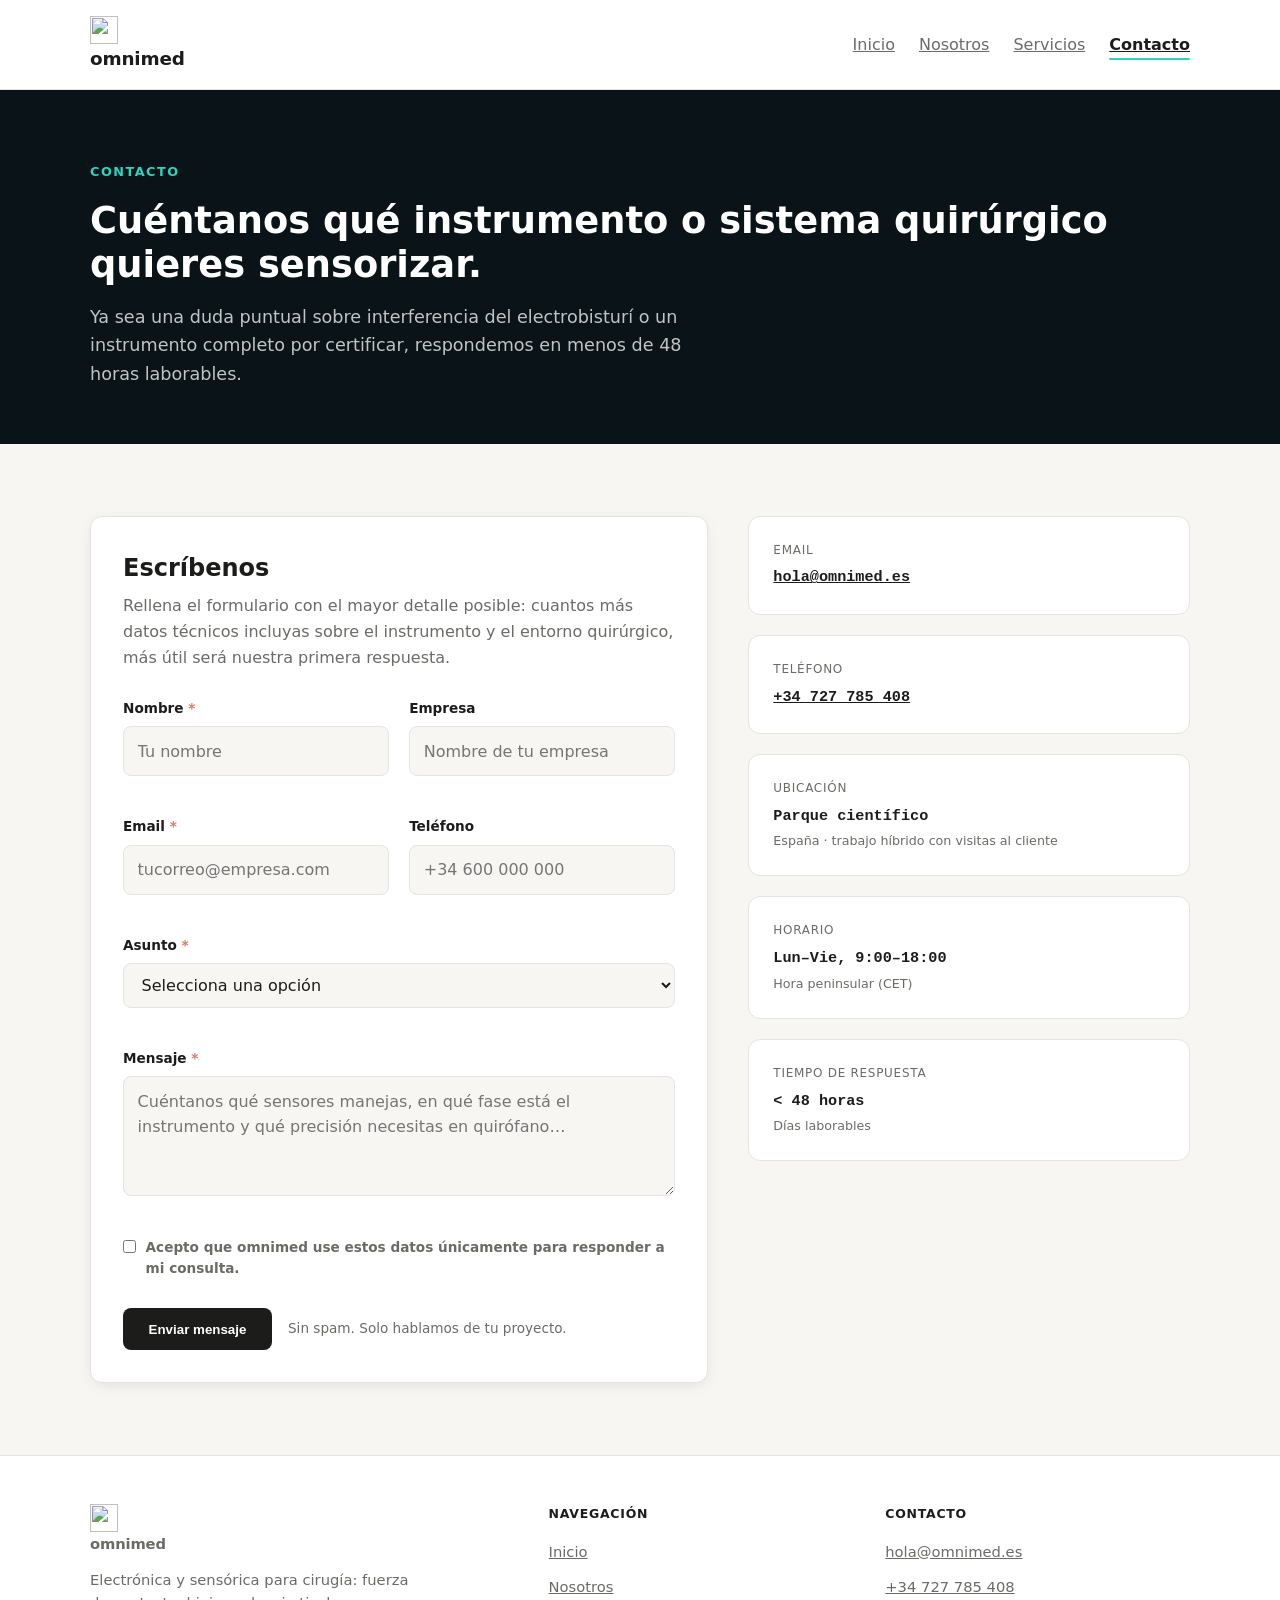
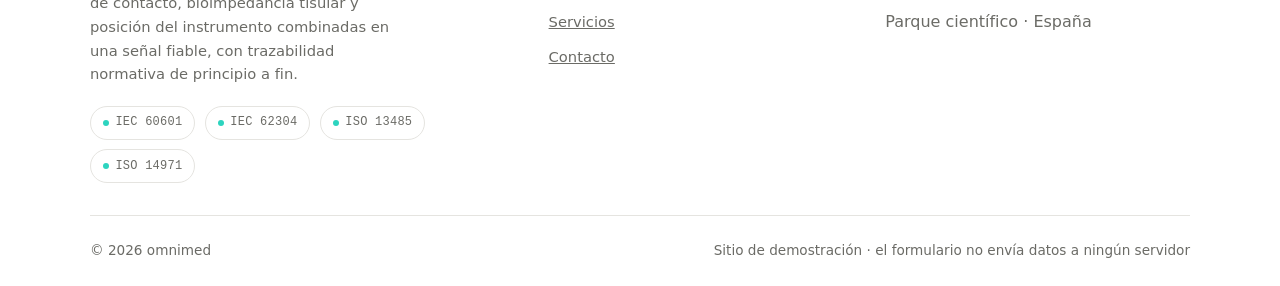
==== commit 63fb6fdf: "Update contacto.html" ====
--- a/contacto.html
+++ b/contacto.html
@@ -3,15 +3,20 @@
 <head>
   <meta charset="UTF-8">
   <meta name="viewport" content="width=device-width, initial-scale=1.0">
-  <title>Contacto | PulsoTech</title>
-  <meta name="description" content="Habla con PulsoTech sobre tu proyecto de electrónica y sensórica quirúrgica. Respondemos en menos de 48 horas.">
+  <title>Contacto | omnimed</title>
+  <meta name="description" content="Habla con omnimed sobre tu proyecto de electrónica y sensórica quirúrgica. Respondemos en menos de 48 horas.">
+  <meta property="og:type" content="website">
+  <meta property="og:title" content="Contacto | omnimed">
+  <meta property="og:description" content="Cuéntanos qué instrumento o sistema quirúrgico quieres sensorizar. Respondemos en menos de 48 horas.">
+  <meta property="og:image" content="img/omnimed-wordmark.png">
+  <meta property="og:locale" content="es_ES">
   <link rel="icon" href="img/favicon.svg" type="image/svg+xml">
   <link rel="stylesheet" href="css/style.css">
 </head>
 <body>
   <header class="site-header">
     <div class="container nav">
-      <a href="index.html" class="brand">PulsoTech</a>
+      <a href="index.html" class="brand"><img src="img/logo-mark.svg" alt="" class="brand-mark" width="28" height="28"><span class="brand-word">omnimed</span></a>
       <button class="nav-toggle" id="navToggle" type="button" aria-expanded="false" aria-controls="primaryNav" aria-label="Abrir menú">
         <span></span><span></span><span></span>
       </button>
@@ -86,7 +91,7 @@
               <div class="field full">
                 <label class="field-check">
                   <input type="checkbox" id="consentimiento" name="consentimiento" required>
-                  <span>Acepto que PulsoTech use estos datos únicamente para responder a mi consulta.</span>
+                  <span>Acepto que omnimed use estos datos únicamente para responder a mi consulta.</span>
                 </label>
                 <span class="field-error" data-error-for="consentimiento"></span>
               </div>
@@ -106,11 +111,11 @@
         <div class="info-grid">
           <div class="info-card reveal">
             <div class="k">Email</div>
-            <div class="v"><a href="mailto:hola@pulsotech.es">hola@pulsotech.es</a></div>
+            <div class="v"><a href="mailto:hola@omnimed.es">hola@omnimed.es</a></div>
           </div>
           <div class="info-card reveal">
             <div class="k">Teléfono</div>
-            <div class="v"><a href="tel:+34900000000">+34 900 000 000</a></div>
+            <div class="v"><a href="tel:+34727785408">+34 727 785 408</a></div>
           </div>
           <div class="info-card reveal">
             <div class="k">Ubicación</div>
@@ -133,7 +138,7 @@
     <div class="container">
       <div class="footer-grid">
         <div class="footer-col">
-          <a href="index.html" class="brand">PulsoTech</a>
+          <a href="index.html" class="brand"><img src="img/logo-mark.svg" alt="" class="brand-mark" width="28" height="28"><span class="brand-word">omnimed</span></a>
           <p>Electrónica y sensórica para cirugía: fuerza de contacto, bioimpedancia tisular y posición del instrumento combinadas en una señal fiable, con trazabilidad normativa de principio a fin.</p>
           <div class="badge-row on-light" style="margin-top:1.25rem">
             <span class="badge">IEC 60601</span>
@@ -154,14 +159,14 @@
         <div class="footer-col">
           <h4>Contacto</h4>
           <ul>
-            <li><a href="mailto:hola@pulsotech.es">hola@pulsotech.es</a></li>
-            <li><a href="tel:+34900000000">+34 900 000 000</a></li>
+            <li><a href="mailto:hola@omnimed.es">hola@omnimed.es</a></li>
+            <li><a href="tel:+34727785408">+34 727 785 408</a></li>
             <li>Parque científico · España</li>
           </ul>
         </div>
       </div>
       <div class="footer-bottom">
-        <p>&copy; 2026 PulsoTech</p>
+        <p>&copy; 2026 omnimed</p>
         <p>Sitio de demostración · el formulario no envía datos a ningún servidor</p>
       </div>
     </div>
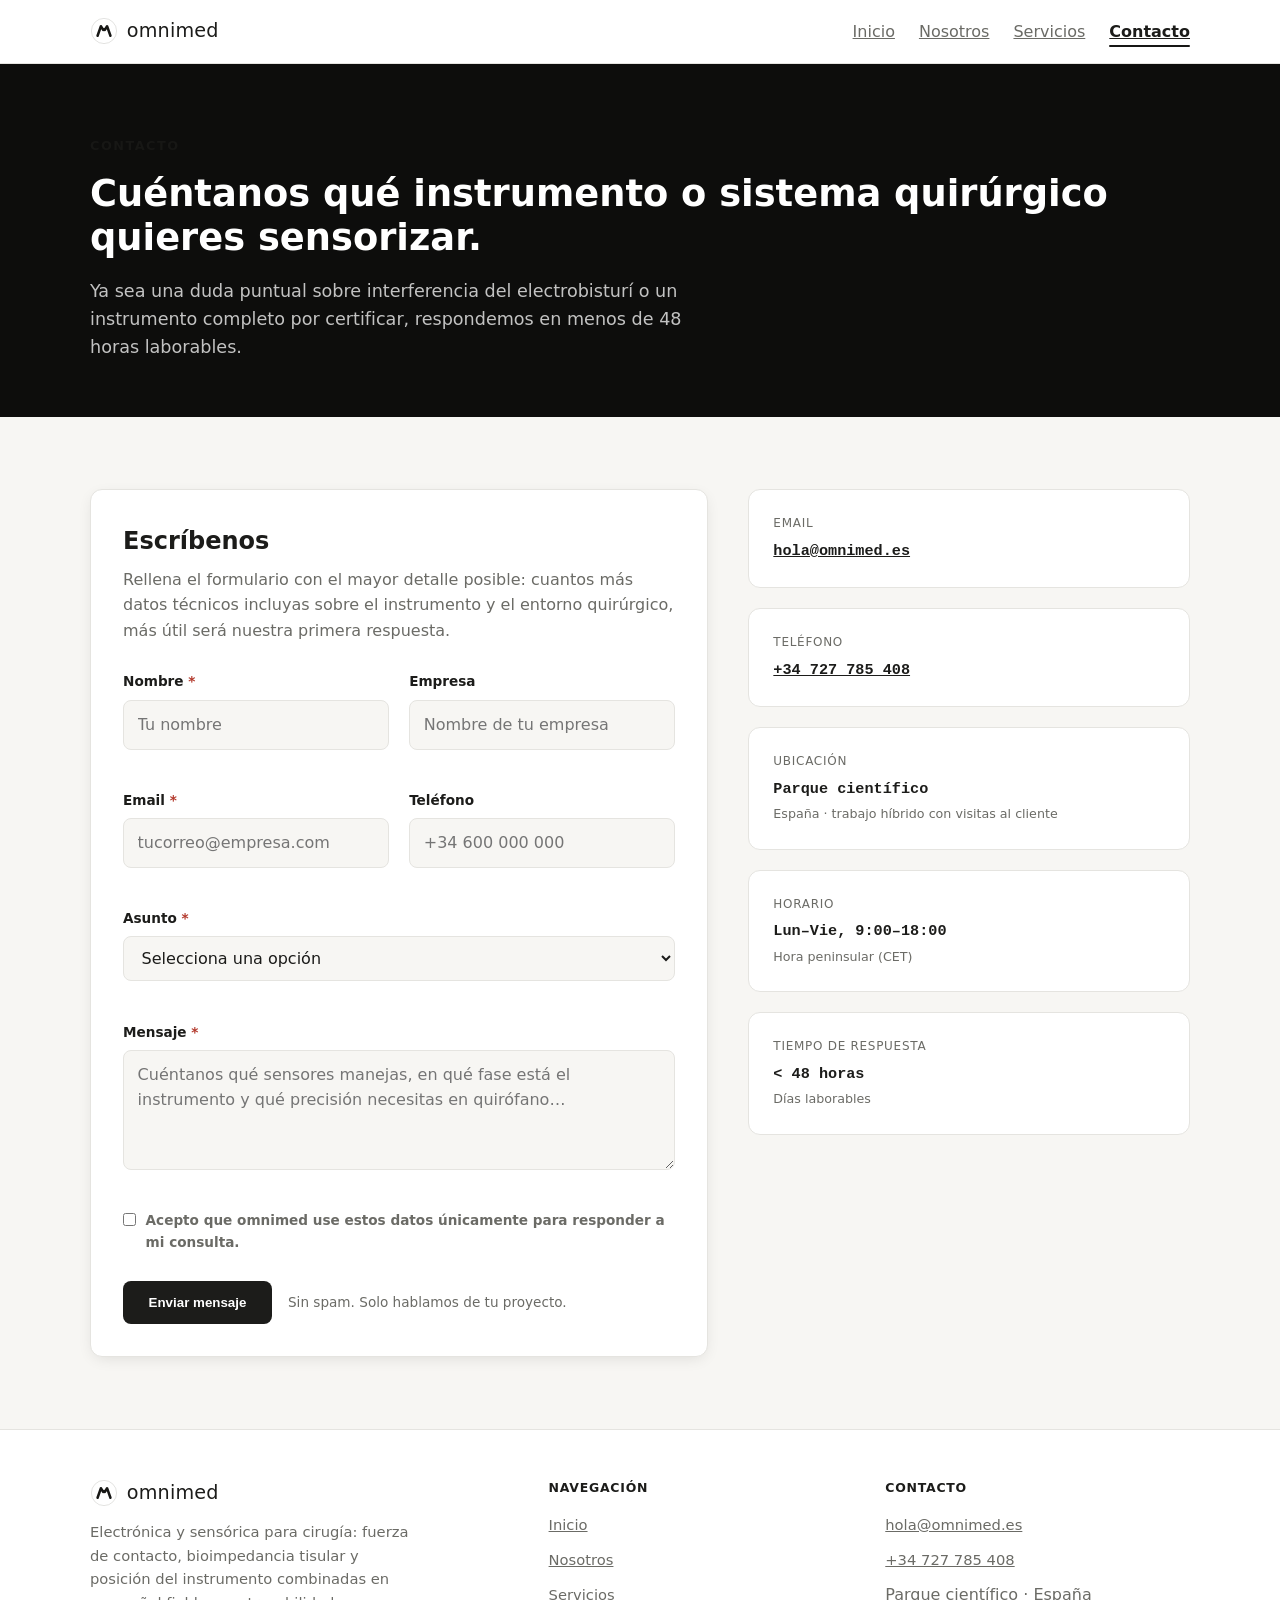
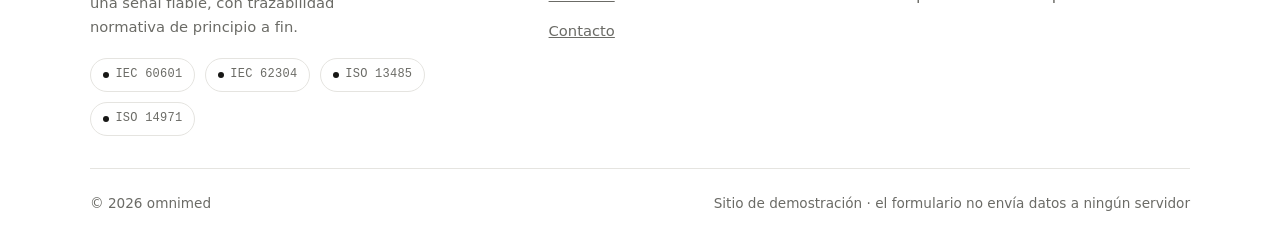
==== commit df3bb789: "Update contacto.html" ====
--- a/contacto.html
+++ b/contacto.html
@@ -10,7 +10,7 @@
   <meta property="og:description" content="Cuéntanos qué instrumento o sistema quirúrgico quieres sensorizar. Respondemos en menos de 48 horas.">
   <meta property="og:image" content="img/omnimed-wordmark.png">
   <meta property="og:locale" content="es_ES">
-  <link rel="icon" href="img/favicon.svg" type="image/svg+xml">
+  <link rel="icon" href="img/favicon.svg?v=2" type="image/svg+xml">
   <link rel="stylesheet" href="css/style.css">
 </head>
 <body>
--- a/css/style.css
+++ b/css/style.css
@@ -7,10 +7,10 @@
   --ink: #1c1c1a;
   --muted: #6b6b66;
   --line: #e5e4e0;
-  --hero-bg: #0a1418;
-  --accent: #2dd4bf;   /* teal, línea de monitor clínico */
-  --accent-glow: #4ade80; /* verde fósforo del ECG */
-  --accent-warm: #e07a5f; /* acento cálido para CTAs */
+  --hero-bg: #0d0d0c;
+  --accent: #171715;      /* negro de marca, para acentos sobre fondo claro */
+  --accent-glow: #ffffff; /* blanco, para acentos sobre fondo oscuro */
+  --danger: #b3392c;      /* rojo reservado solo para validación de formularios */
   --radius: 12px;
   --radius-sm: 8px;
   --shadow: 0 4px 16px -4px rgb(0 0 0 / 0.12);
@@ -59,10 +59,17 @@
 }
 
 .brand {
-  font-weight: 700;
-  font-size: 1.15rem;
+  display: inline-flex;
+  align-items: center;
+  gap: 0.55rem;
   text-decoration: none;
-  letter-spacing: -0.01em;
+}
+.brand-mark { width: 28px; height: 28px; flex: none; }
+.brand-word {
+  font-weight: 500;
+  font-size: 1.2rem;
+  letter-spacing: 0.01em;
+  color: var(--ink);
 }
 
 .nav-links {
@@ -132,7 +139,7 @@
   content: "";
   position: absolute;
   inset: 0;
-  background: linear-gradient(90deg, var(--hero-bg) 20%, rgba(10, 20, 24, 0.4) 70%);
+  background: linear-gradient(90deg, var(--hero-bg) 20%, rgba(0, 0, 0, 0.45) 70%);
 }
 
 .hero-content {
@@ -197,9 +204,9 @@
   transition: transform 0.15s ease, opacity 0.15s ease;
 }
 .btn:hover { transform: translateY(-2px); }
-.btn-primary { background: var(--accent-warm); color: #fff; }
+.btn-primary { background: #ffffff; color: var(--hero-bg); }
 .btn-secondary { background: transparent; color: #fff; border: 1px solid rgba(255, 255, 255, 0.4); }
-.btn-primary.on-light { background: var(--ink); }
+.btn-primary.on-light { background: var(--ink); color: #ffffff; }
 .btn-secondary.on-light { color: var(--ink); border-color: var(--line); }
 .btn:disabled { opacity: 0.6; cursor: not-allowed; transform: none; }
 
@@ -465,10 +472,17 @@
   font-family: var(--mono);
   font-weight: 700;
   color: #fff;
-  background: linear-gradient(135deg, var(--accent), var(--hero-bg));
+  background: linear-gradient(135deg, #3a3a38, var(--hero-bg));
 }
 .team-card h3 { font-size: 1rem; margin-bottom: 0.2rem; }
-.team-card .role { color: var(--accent-warm); font-size: 0.85rem; font-weight: 600; margin-bottom: 0.6rem; }
+.team-card .role {
+  color: var(--muted);
+  text-transform: uppercase;
+  letter-spacing: 0.05em;
+  font-size: 0.72rem;
+  font-weight: 700;
+  margin-bottom: 0.6rem;
+}
 .team-card p { color: var(--muted); font-size: 0.9rem; }
 
 /* ==========================================================================
@@ -497,7 +511,7 @@
   content: "Recomendado";
   position: absolute;
   top: -12px; left: 1.75rem;
-  background: var(--accent-warm);
+  background: var(--ink);
   color: #fff;
   font-size: 0.7rem;
   font-weight: 700;
@@ -589,7 +603,7 @@
 .field { display: flex; flex-direction: column; gap: 0.4rem; }
 .field.full { grid-column: 1 / -1; }
 .field label { font-size: 0.85rem; font-weight: 600; }
-.field .req { color: var(--accent-warm); }
+.field .req { color: var(--danger); }
 .field input,
 .field select,
 .field textarea {
@@ -603,11 +617,11 @@
 .field textarea { resize: vertical; min-height: 120px; }
 .field input:invalid:not(:placeholder-shown),
 .field textarea:invalid:not(:placeholder-shown) {
-  border-color: var(--accent-warm);
+  border-color: var(--danger);
 }
 .field-error {
   font-size: 0.78rem;
-  color: var(--accent-warm);
+  color: var(--danger);
   min-height: 1.1em;
 }
 .field-check {
@@ -623,8 +637,8 @@
 .form-note { color: var(--muted); font-size: 0.85rem; }
 .form-success {
   display: none;
-  background: rgba(45, 212, 191, 0.12);
-  border: 1px solid var(--accent);
+  background: rgba(23, 23, 21, 0.05);
+  border: 1px solid var(--ink);
   border-radius: var(--radius-sm);
   padding: 1.1rem 1.25rem;
   margin-top: 1.25rem;
@@ -668,7 +682,7 @@
   gap: 2rem;
   padding-bottom: 2rem;
 }
-.footer-col .brand { display: inline-block; margin-bottom: 0.75rem; }
+.footer-col .brand { margin-bottom: 0.75rem; }
 .footer-col p { max-width: 320px; font-size: 0.92rem; }
 .footer-col h4 {
   font-size: 0.78rem;
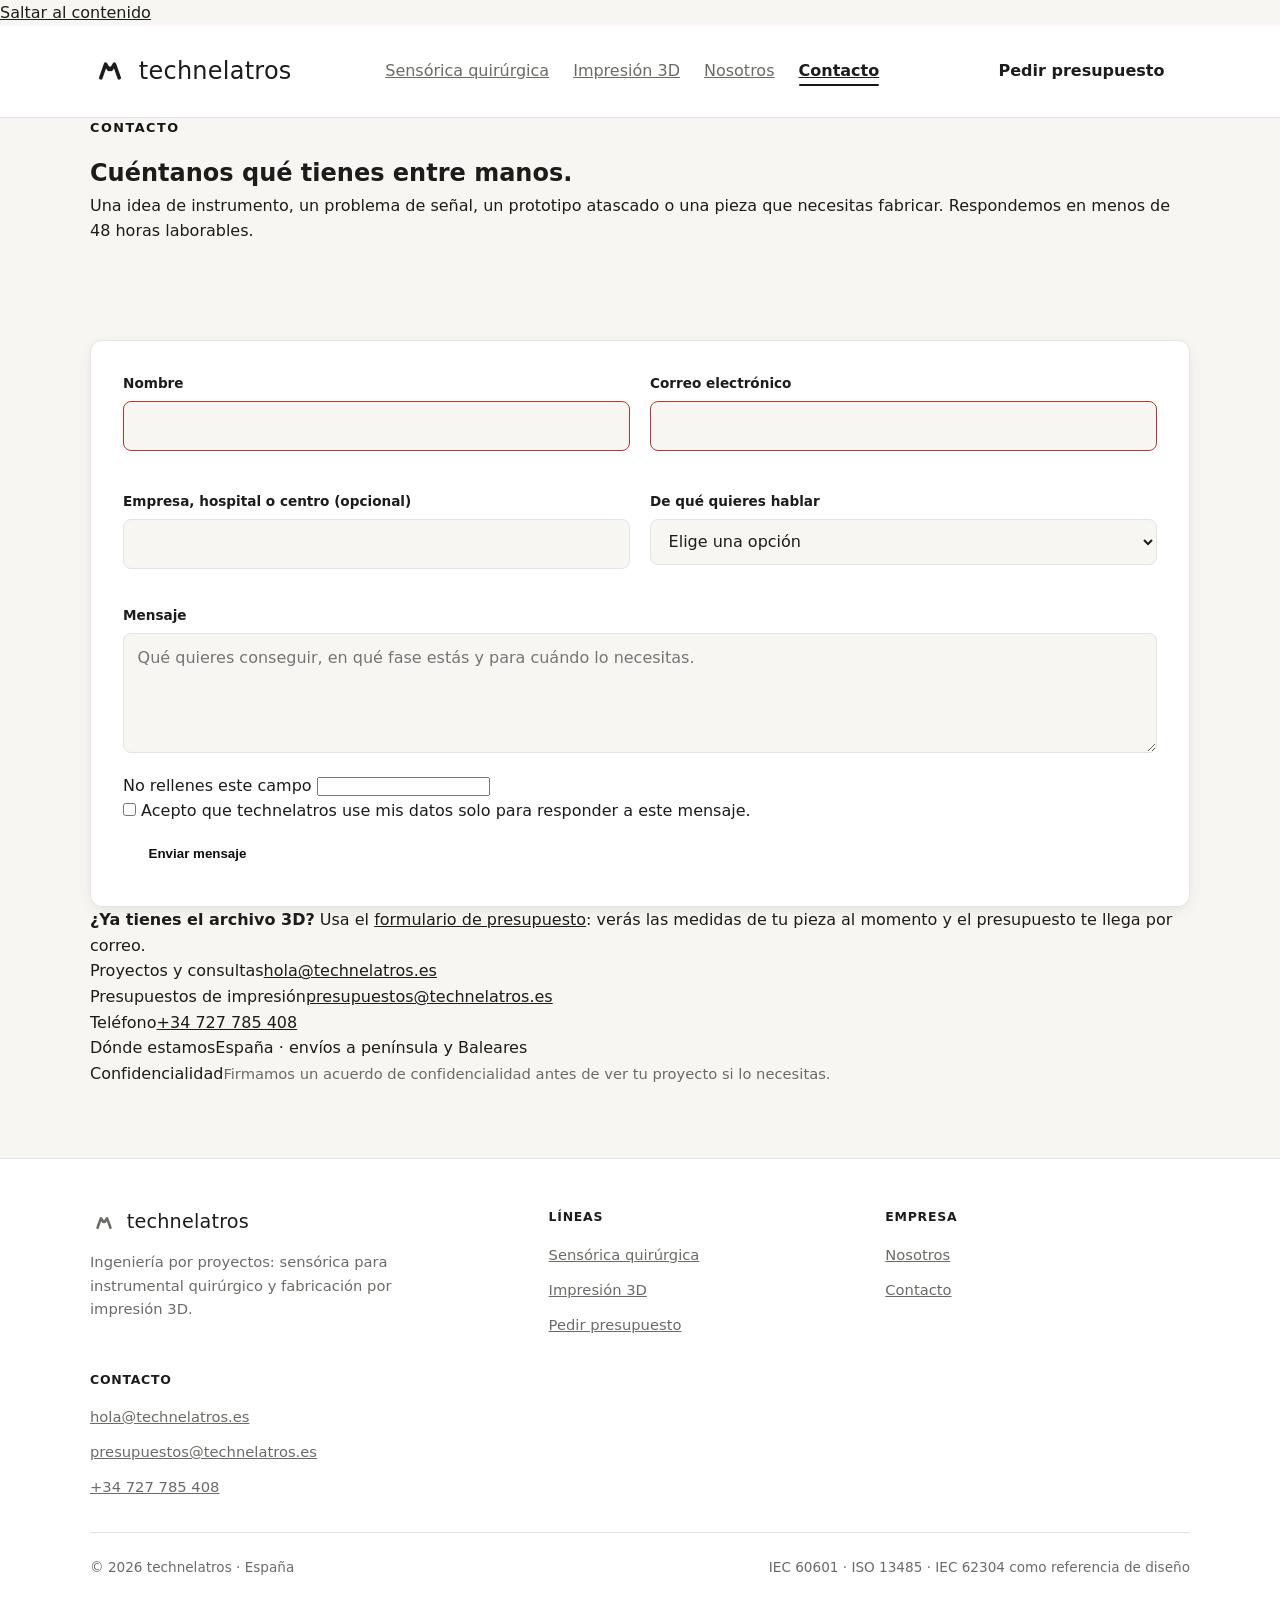
==== commit 3449bc4c: "Update contacto.html" ====
--- a/contacto.html
+++ b/contacto.html
@@ -3,132 +3,112 @@
 <head>
   <meta charset="UTF-8">
   <meta name="viewport" content="width=device-width, initial-scale=1.0">
-  <title>Contacto | omnimed</title>
-  <meta name="description" content="Habla con omnimed sobre tu proyecto de electrónica y sensórica quirúrgica. Respondemos en menos de 48 horas.">
+  <title>Contacto · technelatros</title>
+  <meta name="description" content="Cuéntanos tu proyecto de sensórica quirúrgica o de impresión 3D. Respondemos en menos de 48 horas laborables.">
   <meta property="og:type" content="website">
-  <meta property="og:title" content="Contacto | omnimed">
-  <meta property="og:description" content="Cuéntanos qué instrumento o sistema quirúrgico quieres sensorizar. Respondemos en menos de 48 horas.">
-  <meta property="og:image" content="img/omnimed-wordmark.png">
+  <meta property="og:title" content="Contacto · technelatros">
+  <meta property="og:description" content="Cuéntanos tu proyecto. Respondemos en menos de 48 horas.">
   <meta property="og:locale" content="es_ES">
-  <link rel="icon" href="img/favicon.svg?v=2" type="image/svg+xml">
+  <link rel="icon" href="img/favicon.svg?v=3" type="image/svg+xml">
+  <link rel="preconnect" href="https://fonts.googleapis.com">
+  <link rel="preconnect" href="https://fonts.gstatic.com" crossorigin>
+  <link rel="stylesheet" href="https://fonts.googleapis.com/css2?family=IBM+Plex+Mono:wght@400;500&family=Instrument+Sans:wght@400;500;600&family=Source+Serif+4:opsz,wght@8..60,400;8..60,600&display=swap">
   <link rel="stylesheet" href="css/style.css">
 </head>
 <body>
+  <a class="skip-link" href="#main">Saltar al contenido</a>
+
   <header class="site-header">
     <div class="container nav">
-      <a href="index.html" class="brand"><img src="img/logo-mark.svg" alt="" class="brand-mark" width="28" height="28"><span class="brand-word">omnimed</span></a>
-      <button class="nav-toggle" id="navToggle" type="button" aria-expanded="false" aria-controls="primaryNav" aria-label="Abrir menú">
-        <span></span><span></span><span></span>
-      </button>
-      <nav id="primaryNav">
+      <a href="index.html" class="brand" aria-label="technelatros, inicio">
+        <svg class="brand-mark" viewBox="0 0 100 100" aria-hidden="true"><circle class="ring" cx="50" cy="50" r="45" fill="none" stroke-width="3"/><path d="M27,67 L39,33 L47,46" fill="none" stroke="currentColor" stroke-width="9" stroke-linecap="round" stroke-linejoin="round"/><path d="M53,46 L61,33 L73,67" fill="none" stroke="currentColor" stroke-width="9" stroke-linecap="round" stroke-linejoin="round"/><circle cx="50" cy="44" r="5.4" fill="currentColor"/></svg>
+        <span class="brand-word">technelatros</span>
+      </a>
+      <nav id="primaryNav" aria-label="Principal">
         <ul class="nav-links">
-          <li><a href="index.html">Inicio</a></li>
+          <li><a href="servicios.html">Sensórica quirúrgica</a></li>
+          <li><a href="impresion-3d.html">Impresión 3D</a></li>
           <li><a href="sobre.html">Nosotros</a></li>
-          <li><a href="servicios.html">Servicios</a></li>
           <li><a href="contacto.html">Contacto</a></li>
         </ul>
       </nav>
+      <a href="presupuesto.html" class="btn btn-ink btn-sm btn-nav">Pedir presupuesto</a>
+      <button class="nav-toggle" id="navToggle" type="button" aria-expanded="false" aria-controls="primaryNav" aria-label="Abrir menú"><span></span><span></span><span></span></button>
     </div>
   </header>
 
-  <main>
-    <section class="page-header">
+  <main id="main">
+    <section class="page-hero" style="padding-bottom:clamp(2rem,4vw,3rem)">
       <div class="container">
-        <span class="eyebrow">Contacto</span>
-        <h1>Cuéntanos qué instrumento o sistema quirúrgico quieres sensorizar.</h1>
-        <p class="lead">Ya sea una duda puntual sobre interferencia del electrobisturí o un instrumento completo por certificar, respondemos en menos de 48 horas laborables.</p>
+        <div class="hero-copy">
+          <span class="eyebrow">Contacto</span>
+          <h1>Cuéntanos qué tienes entre manos.</h1>
+          <p class="lead">Una idea de instrumento, un problema de señal, un prototipo atascado o una pieza que necesitas fabricar. Respondemos en menos de 48 horas laborables.</p>
+        </div>
       </div>
     </section>
 
-    <section class="section">
-      <div class="container contact-grid">
-        <div class="form-card reveal">
-          <h2 style="margin-bottom:0.4rem;">Escríbenos</h2>
-          <p style="color:var(--muted); margin-bottom:1.75rem;">Rellena el formulario con el mayor detalle posible: cuantos más datos técnicos incluyas sobre el instrumento y el entorno quirúrgico, más útil será nuestra primera respuesta.</p>
-
-          <form id="contactForm" novalidate>
+    <section class="section" style="padding-top:clamp(2rem,4vw,3rem)">
+      <div class="container">
+        <div class="contact-layout">
+          <form id="contactForm" class="form-card" novalidate>
             <div class="form-grid">
               <div class="field">
-                <label for="nombre">Nombre <span class="req">*</span></label>
-                <input type="text" id="nombre" name="nombre" placeholder="Tu nombre" autocomplete="name" required>
+                <label for="cNombre">Nombre</label>
+                <input id="cNombre" name="nombre" type="text" autocomplete="name" required>
                 <span class="field-error" data-error-for="nombre"></span>
               </div>
               <div class="field">
-                <label for="empresa">Empresa</label>
-                <input type="text" id="empresa" name="empresa" placeholder="Nombre de tu empresa" autocomplete="organization">
-                <span class="field-error" data-error-for="empresa"></span>
-              </div>
-              <div class="field">
-                <label for="email">Email <span class="req">*</span></label>
-                <input type="email" id="email" name="email" placeholder="tucorreo@empresa.com" autocomplete="email" required>
+                <label for="cEmail">Correo electrónico</label>
+                <input id="cEmail" name="email" type="email" autocomplete="email" required>
                 <span class="field-error" data-error-for="email"></span>
               </div>
               <div class="field">
-                <label for="telefono">Teléfono</label>
-                <input type="tel" id="telefono" name="telefono" placeholder="+34 600 000 000" autocomplete="tel">
-                <span class="field-error" data-error-for="telefono"></span>
+                <label for="cOrg">Empresa, hospital o centro <span class="opt">(opcional)</span></label>
+                <input id="cOrg" name="organizacion" type="text" autocomplete="organization">
               </div>
-              <div class="field full">
-                <label for="asunto">Asunto <span class="req">*</span></label>
-                <select id="asunto" name="asunto" required>
-                  <option value="" selected disabled>Selecciona una opción</option>
-                  <option value="consultoria">Consultoría puntual</option>
-                  <option value="desarrollo">Desarrollo de producto</option>
-                  <option value="normativa">Cumplimiento normativo</option>
-                  <option value="otro">Otro</option>
+              <div class="field">
+                <label for="cAsunto">De qué quieres hablar</label>
+                <select id="cAsunto" name="asunto" required>
+                  <option value="">Elige una opción</option>
+                  <option>Proyecto de sensórica quirúrgica</option>
+                  <option>Impresión 3D (sin archivo todavía)</option>
+                  <option>Colaboración o investigación</option>
+                  <option>Otro</option>
                 </select>
                 <span class="field-error" data-error-for="asunto"></span>
               </div>
               <div class="field full">
-                <label for="mensaje">Mensaje <span class="req">*</span></label>
-                <textarea id="mensaje" name="mensaje" placeholder="Cuéntanos qué sensores manejas, en qué fase está el instrumento y qué precisión necesitas en quirófano…" required></textarea>
+                <label for="cMensaje">Mensaje</label>
+                <textarea id="cMensaje" name="mensaje" placeholder="Qué quieres conseguir, en qué fase estás y para cuándo lo necesitas." required></textarea>
                 <span class="field-error" data-error-for="mensaje"></span>
               </div>
-              <div class="honeypot" aria-hidden="true">
-                <label for="empresa_web">No rellenar</label>
-                <input type="text" id="empresa_web" name="empresa_web" tabindex="-1" autocomplete="off">
+            </div>
+            <div class="hp" aria-hidden="true">
+              <label for="cTrap">No rellenes este campo</label>
+              <input id="cTrap" name="empresa_web" type="text" tabindex="-1" autocomplete="off">
+            </div>
+            <div class="form-section" style="padding-bottom:0">
+              <label class="check-row" for="cConsent">
+                <input id="cConsent" name="consentimiento" type="checkbox" value="si">
+                <span>Acepto que technelatros use mis datos solo para responder a este mensaje.</span>
+              </label>
+              <span class="field-error" data-error-for="consentimiento"></span>
+              <div class="form-actions">
+                <button type="submit" class="btn btn-primary">Enviar mensaje</button>
               </div>
-              <div class="field full">
-                <label class="field-check">
-                  <input type="checkbox" id="consentimiento" name="consentimiento" required>
-                  <span>Acepto que omnimed use estos datos únicamente para responder a mi consulta.</span>
-                </label>
-                <span class="field-error" data-error-for="consentimiento"></span>
-              </div>
-            </div>
-            <div class="form-actions">
-              <button type="submit" class="btn btn-primary on-light">Enviar mensaje</button>
-              <span class="form-note">Sin spam. Solo hablamos de tu proyecto.</span>
+              <div id="contactStatus" class="form-status"></div>
             </div>
           </form>
 
-          <div class="form-success" id="formSuccess">
-            <strong>Gracias, hemos recibido tu mensaje.</strong><br>
-            Te responderemos en menos de 48 horas laborables a la dirección que nos has indicado.
-          </div>
-        </div>
-
-        <div class="info-grid">
-          <div class="info-card reveal">
-            <div class="k">Email</div>
-            <div class="v"><a href="mailto:hola@omnimed.es">hola@omnimed.es</a></div>
-          </div>
-          <div class="info-card reveal">
-            <div class="k">Teléfono</div>
-            <div class="v"><a href="tel:+34727785408">+34 727 785 408</a></div>
-          </div>
-          <div class="info-card reveal">
-            <div class="k">Ubicación</div>
-            <div class="v">Parque científico<small>España · trabajo híbrido con visitas al cliente</small></div>
-          </div>
-          <div class="info-card reveal">
-            <div class="k">Horario</div>
-            <div class="v">Lun–Vie, 9:00–18:00<small>Hora peninsular (CET)</small></div>
-          </div>
-          <div class="info-card reveal">
-            <div class="k">Tiempo de respuesta</div>
-            <div class="v">&lt; 48 horas<small>Días laborables</small></div>
-          </div>
+          <aside class="contact-aside">
+            <div class="notice"><strong>¿Ya tienes el archivo 3D?</strong> Usa el <a href="presupuesto.html" style="text-decoration:underline">formulario de presupuesto</a>: verás las medidas de tu pieza al momento y el presupuesto te llega por correo.</div>
+            <div class="contact-item"><span class="cell-k">Proyectos y consultas</span><a href="mailto:hola@technelatros.es">hola@technelatros.es</a></div>
+            <div class="contact-item"><span class="cell-k">Presupuestos de impresión</span><a href="mailto:presupuestos@technelatros.es">presupuestos@technelatros.es</a></div>
+            <div class="contact-item"><span class="cell-k">Teléfono</span><a href="tel:+34727785408">+34 727 785 408</a></div>
+            <div class="contact-item"><span class="cell-k">Dónde estamos</span><span>España · envíos a península y Baleares</span></div>
+            <div class="contact-item"><span class="cell-k">Confidencialidad</span><span style="color:var(--muted);font-size:.92rem">Firmamos un acuerdo de confidencialidad antes de ver tu proyecto si lo necesitas.</span></div>
+          </aside>
         </div>
       </div>
     </section>
@@ -138,36 +118,36 @@
     <div class="container">
       <div class="footer-grid">
         <div class="footer-col">
-          <a href="index.html" class="brand"><img src="img/logo-mark.svg" alt="" class="brand-mark" width="28" height="28"><span class="brand-word">omnimed</span></a>
-          <p>Electrónica y sensórica para cirugía: fuerza de contacto, bioimpedancia tisular y posición del instrumento combinadas en una señal fiable, con trazabilidad normativa de principio a fin.</p>
-          <div class="badge-row on-light" style="margin-top:1.25rem">
-            <span class="badge">IEC 60601</span>
-            <span class="badge">IEC 62304</span>
-            <span class="badge">ISO 13485</span>
-            <span class="badge">ISO 14971</span>
-          </div>
+          <a href="index.html" class="brand"><svg class="brand-mark" viewBox="0 0 100 100" aria-hidden="true"><circle class="ring" cx="50" cy="50" r="45" fill="none" stroke-width="3"/><path d="M27,67 L39,33 L47,46" fill="none" stroke="currentColor" stroke-width="9" stroke-linecap="round" stroke-linejoin="round"/><path d="M53,46 L61,33 L73,67" fill="none" stroke="currentColor" stroke-width="9" stroke-linecap="round" stroke-linejoin="round"/><circle cx="50" cy="44" r="5.4" fill="currentColor"/></svg><span class="brand-word">technelatros</span></a>
+          <p>Ingeniería por proyectos: sensórica para instrumental quirúrgico y fabricación por impresión 3D.</p>
         </div>
         <div class="footer-col">
-          <h4>Navegación</h4>
+          <h4>Líneas</h4>
           <ul>
-            <li><a href="index.html">Inicio</a></li>
+            <li><a href="servicios.html">Sensórica quirúrgica</a></li>
+            <li><a href="impresion-3d.html">Impresión 3D</a></li>
+            <li><a href="presupuesto.html">Pedir presupuesto</a></li>
+          </ul>
+        </div>
+        <div class="footer-col">
+          <h4>Empresa</h4>
+          <ul>
             <li><a href="sobre.html">Nosotros</a></li>
-            <li><a href="servicios.html">Servicios</a></li>
             <li><a href="contacto.html">Contacto</a></li>
           </ul>
         </div>
         <div class="footer-col">
           <h4>Contacto</h4>
           <ul>
-            <li><a href="mailto:hola@omnimed.es">hola@omnimed.es</a></li>
+            <li><a href="mailto:hola@technelatros.es">hola@technelatros.es</a></li>
+            <li><a href="mailto:presupuestos@technelatros.es">presupuestos@technelatros.es</a></li>
             <li><a href="tel:+34727785408">+34 727 785 408</a></li>
-            <li>Parque científico · España</li>
           </ul>
         </div>
       </div>
       <div class="footer-bottom">
-        <p>&copy; 2026 omnimed</p>
-        <p>Sitio de demostración · el formulario no envía datos a ningún servidor</p>
+        <p>&copy; <span id="year">2026</span> technelatros · España</p>
+        <p>IEC 60601 · ISO 13485 · IEC 62304 como referencia de diseño</p>
       </div>
     </div>
   </footer>
--- a/css/style.css
+++ b/css/style.css
@@ -48,7 +48,7 @@
    ========================================================================== */
 .site-header {
   border-bottom: 1px solid var(--line);
-  padding: 1rem 0;
+  padding: 1.2rem 0;
   background: var(--surface);
 }
 
@@ -71,6 +71,8 @@
   letter-spacing: 0.01em;
   color: var(--ink);
 }
+.site-header .brand-mark { width: 40px; height: 40px; }
+.site-header .brand-word { font-size: 1.5rem; }
 
 .nav-links {
   display: flex;
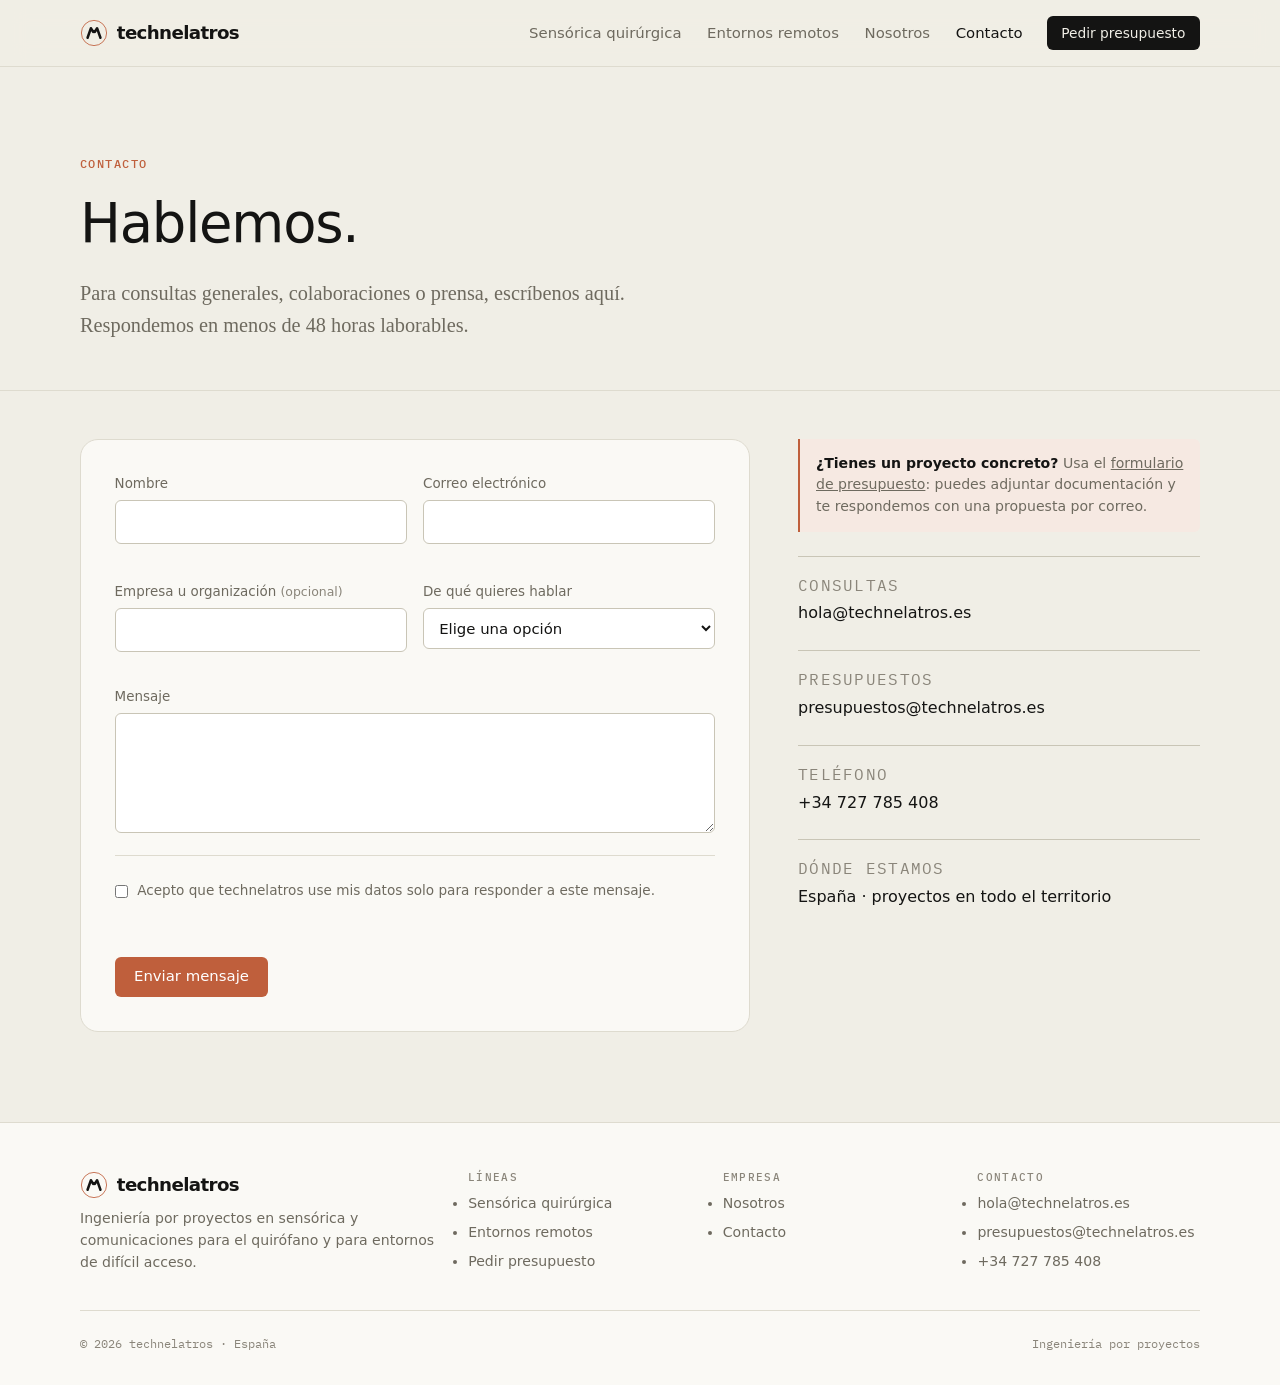
==== commit 7949d72c: "Update contacto.html" ====
--- a/contacto.html
+++ b/contacto.html
@@ -4,15 +4,15 @@
   <meta charset="UTF-8">
   <meta name="viewport" content="width=device-width, initial-scale=1.0">
   <title>Contacto · technelatros</title>
-  <meta name="description" content="Cuéntanos tu proyecto de sensórica quirúrgica o de impresión 3D. Respondemos en menos de 48 horas laborables.">
+  <meta name="description" content="Escríbenos para consultas generales, colaboraciones o prensa. Para proyectos concretos, usa el formulario de presupuesto.">
   <meta property="og:type" content="website">
   <meta property="og:title" content="Contacto · technelatros">
-  <meta property="og:description" content="Cuéntanos tu proyecto. Respondemos en menos de 48 horas.">
+  <meta property="og:description" content="Respondemos en menos de 48 horas.">
   <meta property="og:locale" content="es_ES">
   <link rel="icon" href="img/favicon.svg?v=3" type="image/svg+xml">
   <link rel="preconnect" href="https://fonts.googleapis.com">
   <link rel="preconnect" href="https://fonts.gstatic.com" crossorigin>
-  <link rel="stylesheet" href="https://fonts.googleapis.com/css2?family=IBM+Plex+Mono:wght@400;500&family=Instrument+Sans:wght@400;500;600&family=Source+Serif+4:opsz,wght@8..60,400;8..60,600&display=swap">
+  <link rel="stylesheet" href="https://fonts.googleapis.com/css2?family=IBM+Plex+Mono:wght@400;500&family=IBM+Plex+Sans:wght@400;500;600&family=Sora:wght@400;500;600&display=swap">
   <link rel="stylesheet" href="css/style.css">
 </head>
 <body>
@@ -27,7 +27,7 @@
       <nav id="primaryNav" aria-label="Principal">
         <ul class="nav-links">
           <li><a href="servicios.html">Sensórica quirúrgica</a></li>
-          <li><a href="impresion-3d.html">Impresión 3D</a></li>
+          <li><a href="entornos-remotos.html">Entornos remotos</a></li>
           <li><a href="sobre.html">Nosotros</a></li>
           <li><a href="contacto.html">Contacto</a></li>
         </ul>
@@ -42,8 +42,8 @@
       <div class="container">
         <div class="hero-copy">
           <span class="eyebrow">Contacto</span>
-          <h1>Cuéntanos qué tienes entre manos.</h1>
-          <p class="lead">Una idea de instrumento, un problema de señal, un prototipo atascado o una pieza que necesitas fabricar. Respondemos en menos de 48 horas laborables.</p>
+          <h1>Hablemos.</h1>
+          <p class="lead">Para consultas generales, colaboraciones o prensa, escríbenos aquí. Respondemos en menos de 48 horas laborables.</p>
         </div>
       </div>
     </section>
@@ -64,23 +64,24 @@
                 <span class="field-error" data-error-for="email"></span>
               </div>
               <div class="field">
-                <label for="cOrg">Empresa, hospital o centro <span class="opt">(opcional)</span></label>
+                <label for="cOrg">Empresa u organización <span class="opt">(opcional)</span></label>
                 <input id="cOrg" name="organizacion" type="text" autocomplete="organization">
               </div>
               <div class="field">
                 <label for="cAsunto">De qué quieres hablar</label>
                 <select id="cAsunto" name="asunto" required>
                   <option value="">Elige una opción</option>
-                  <option>Proyecto de sensórica quirúrgica</option>
-                  <option>Impresión 3D (sin archivo todavía)</option>
+                  <option>Consulta general</option>
                   <option>Colaboración o investigación</option>
+                  <option>Prensa</option>
+                  <option>Trabajar con nosotros</option>
                   <option>Otro</option>
                 </select>
                 <span class="field-error" data-error-for="asunto"></span>
               </div>
               <div class="field full">
                 <label for="cMensaje">Mensaje</label>
-                <textarea id="cMensaje" name="mensaje" placeholder="Qué quieres conseguir, en qué fase estás y para cuándo lo necesitas." required></textarea>
+                <textarea id="cMensaje" name="mensaje" required></textarea>
                 <span class="field-error" data-error-for="mensaje"></span>
               </div>
             </div>
@@ -102,12 +103,11 @@
           </form>
 
           <aside class="contact-aside">
-            <div class="notice"><strong>¿Ya tienes el archivo 3D?</strong> Usa el <a href="presupuesto.html" style="text-decoration:underline">formulario de presupuesto</a>: verás las medidas de tu pieza al momento y el presupuesto te llega por correo.</div>
-            <div class="contact-item"><span class="cell-k">Proyectos y consultas</span><a href="mailto:hola@technelatros.es">hola@technelatros.es</a></div>
-            <div class="contact-item"><span class="cell-k">Presupuestos de impresión</span><a href="mailto:presupuestos@technelatros.es">presupuestos@technelatros.es</a></div>
+            <div class="notice"><strong>¿Tienes un proyecto concreto?</strong> Usa el <a href="presupuesto.html" style="text-decoration:underline">formulario de presupuesto</a>: puedes adjuntar documentación y te respondemos con una propuesta por correo.</div>
+            <div class="contact-item"><span class="cell-k">Consultas</span><a href="mailto:hola@technelatros.es">hola@technelatros.es</a></div>
+            <div class="contact-item"><span class="cell-k">Presupuestos</span><a href="mailto:presupuestos@technelatros.es">presupuestos@technelatros.es</a></div>
             <div class="contact-item"><span class="cell-k">Teléfono</span><a href="tel:+34727785408">+34 727 785 408</a></div>
-            <div class="contact-item"><span class="cell-k">Dónde estamos</span><span>España · envíos a península y Baleares</span></div>
-            <div class="contact-item"><span class="cell-k">Confidencialidad</span><span style="color:var(--muted);font-size:.92rem">Firmamos un acuerdo de confidencialidad antes de ver tu proyecto si lo necesitas.</span></div>
+            <div class="contact-item"><span class="cell-k">Dónde estamos</span><span>España · proyectos en todo el territorio</span></div>
           </aside>
         </div>
       </div>
@@ -119,13 +119,13 @@
       <div class="footer-grid">
         <div class="footer-col">
           <a href="index.html" class="brand"><svg class="brand-mark" viewBox="0 0 100 100" aria-hidden="true"><circle class="ring" cx="50" cy="50" r="45" fill="none" stroke-width="3"/><path d="M27,67 L39,33 L47,46" fill="none" stroke="currentColor" stroke-width="9" stroke-linecap="round" stroke-linejoin="round"/><path d="M53,46 L61,33 L73,67" fill="none" stroke="currentColor" stroke-width="9" stroke-linecap="round" stroke-linejoin="round"/><circle cx="50" cy="44" r="5.4" fill="currentColor"/></svg><span class="brand-word">technelatros</span></a>
-          <p>Ingeniería por proyectos: sensórica para instrumental quirúrgico y fabricación por impresión 3D.</p>
+          <p>Ingeniería por proyectos en sensórica y comunicaciones para el quirófano y para entornos de difícil acceso.</p>
         </div>
         <div class="footer-col">
           <h4>Líneas</h4>
           <ul>
             <li><a href="servicios.html">Sensórica quirúrgica</a></li>
-            <li><a href="impresion-3d.html">Impresión 3D</a></li>
+            <li><a href="entornos-remotos.html">Entornos remotos</a></li>
             <li><a href="presupuesto.html">Pedir presupuesto</a></li>
           </ul>
         </div>
@@ -147,7 +147,7 @@
       </div>
       <div class="footer-bottom">
         <p>&copy; <span id="year">2026</span> technelatros · España</p>
-        <p>IEC 60601 · ISO 13485 · IEC 62304 como referencia de diseño</p>
+        <p>Ingeniería por proyectos</p>
       </div>
     </div>
   </footer>
--- a/css/style.css
+++ b/css/style.css
@@ -1,554 +1,886 @@
 /* ==========================================================================
-   Base
+   technelatros · sistema visual
+   Marfil cálido, tinta y acento arcilla. Grotesca para interfaz, serif para
+   lectura, monoespaciada para medidas, tolerancias y normas.
    ========================================================================== */
+
 :root {
-  --bg: #f7f6f3;
-  --surface: #ffffff;
-  --ink: #1c1c1a;
-  --muted: #6b6b66;
-  --line: #e5e4e0;
-  --hero-bg: #0d0d0c;
-  --accent: #171715;      /* negro de marca, para acentos sobre fondo claro */
-  --accent-glow: #ffffff; /* blanco, para acentos sobre fondo oscuro */
-  --danger: #b3392c;      /* rojo reservado solo para validación de formularios */
-  --radius: 12px;
-  --radius-sm: 8px;
-  --shadow: 0 4px 16px -4px rgb(0 0 0 / 0.12);
-  --shadow-lg: 0 20px 45px -20px rgb(0 0 0 / 0.35);
-  --mono: 'SFMono-Regular', Consolas, 'Liberation Mono', Menlo, monospace;
-  --focus: #1c1c1a;
-}
-
-* { box-sizing: border-box; margin: 0; padding: 0; }
-html { scroll-behavior: smooth; }
+  /* Superficies */
+  --bg: #f0eee6;
+  --surface: #faf9f5;
+  --surface-2: #ffffff;
+  --ink-bg: #1a1915;
+  --ink-bg-2: #24231d;
+
+  /* Texto */
+  --ink: #141413;
+  --muted: #6e6a5f;
+  --faint: #8a857a;
+  --on-dark: #f3f1e9;
+  --on-dark-muted: #aaa59a;
+
+  /* Líneas */
+  --line: #dedbcf;
+  --line-strong: #c9c5b6;
+  --line-dark: #38362d;
+
+  /* Acento */
+  --clay: #bf5f3c;
+  --clay-soft: #e7cdbf;
+  --clay-wash: #f6e9e2;
+  --clay-bright: #e08a63;
+
+  /* Ilustración (leídos también desde canvas) */
+  --art-a: #bf5f3c;
+  --art-b: #141413;
+
+  /* Semánticos */
+  --ok: #4d7c53;
+  --warn: #99691d;
+  --stop: #a63c2c;
+
+  --radius: 10px;
+  --radius-sm: 6px;
+  --radius-lg: 18px;
+
+  --sans: "Instrument Sans", system-ui, -apple-system, "Segoe UI", sans-serif;
+  --serif: "Source Serif 4", Georgia, "Times New Roman", serif;
+  --mono: "IBM Plex Mono", ui-monospace, Consolas, "Liberation Mono", monospace;
+
+  --shadow: 0 12px 28px -18px rgb(20 20 19 / 0.35);
+  --shadow-lg: 0 32px 64px -32px rgb(20 20 19 / 0.45);
+
+  --gutter: clamp(1rem, 4vw, 2.5rem);
+  --wrap: 1200px;
+}
+
+@media (prefers-color-scheme: dark) {
+  :root:not([data-theme="light"]) {
+    --bg: #1c1b17;
+    --surface: #23221d;
+    --surface-2: #2a2923;
+    --ink-bg: #131210;
+    --ink-bg-2: #1d1c18;
+    --ink: #f2f0e8;
+    --muted: #aaa598;
+    --faint: #8c887d;
+    --line: #35342c;
+    --line-strong: #4a4839;
+    --line-dark: #35342c;
+    --clay: #e08a63;
+    --clay-soft: #5a3a2b;
+    --clay-wash: #302219;
+    --art-a: #e08a63;
+    --art-b: #f2f0e8;
+    --ok: #86b58c;
+    --warn: #d3a44f;
+    --stop: #e07a66;
+    --shadow: 0 12px 28px -18px rgb(0 0 0 / 0.7);
+    --shadow-lg: 0 32px 64px -32px rgb(0 0 0 / 0.8);
+  }
+}
+:root[data-theme="dark"] {
+  --bg: #1c1b17;
+  --surface: #23221d;
+  --surface-2: #2a2923;
+  --ink-bg: #131210;
+  --ink-bg-2: #1d1c18;
+  --ink: #f2f0e8;
+  --muted: #aaa598;
+  --faint: #8c887d;
+  --line: #35342c;
+  --line-strong: #4a4839;
+  --line-dark: #35342c;
+  --clay: #e08a63;
+  --clay-soft: #5a3a2b;
+  --clay-wash: #302219;
+  --art-a: #e08a63;
+  --art-b: #f2f0e8;
+  --ok: #86b58c;
+  --warn: #d3a44f;
+  --stop: #e07a66;
+}
+
+*, *::before, *::after { box-sizing: border-box; }
+* { margin: 0; padding: 0; }
+html { scroll-behavior: smooth; -webkit-text-size-adjust: 100%; }
 
 body {
-  font-family: system-ui, sans-serif;
-  line-height: 1.6;
+  font-family: var(--sans);
+  font-size: 16px;
+  line-height: 1.55;
   color: var(--ink);
   background: var(--bg);
+  -webkit-font-smoothing: antialiased;
+}
+
+img, svg { max-width: 100%; display: block; }
+a { color: inherit; text-decoration: none; }
+button, input, select, textarea { font: inherit; color: inherit; }
+ul[class], ol[class] { list-style: none; }
+
+:focus-visible {
+  outline: 2px solid var(--clay);
+  outline-offset: 2px;
+  border-radius: 3px;
 }
 
 .container {
-  width: min(1100px, calc(100% - 2rem));
-  margin: 0 auto;
-}
-
-a { color: inherit; }
-
-:focus-visible {
-  outline: 2px solid var(--focus);
-  outline-offset: 3px;
-}
-
-img { max-width: 100%; display: block; }
-
-/* ==========================================================================
-   Header y navegación
-   ========================================================================== */
+  width: 100%;
+  max-width: var(--wrap);
+  margin-inline: auto;
+  padding-inline: var(--gutter);
+}
+
+.visually-hidden {
+  position: absolute; width: 1px; height: 1px;
+  overflow: hidden; clip: rect(0 0 0 0); white-space: nowrap;
+}
+
+.skip-link {
+  position: absolute;
+  left: 1rem; top: -3rem;
+  background: var(--ink); color: var(--bg);
+  padding: 0.5rem 0.9rem; border-radius: var(--radius-sm);
+  z-index: 200;
+}
+.skip-link:focus { top: 0.75rem; }
+
+/* --------------------------------------------------------------------------
+   Tipografía
+   -------------------------------------------------------------------------- */
+h1, h2, h3, h4 {
+  font-family: var(--sans);
+  font-weight: 500;
+  letter-spacing: -0.022em;
+  line-height: 1.12;
+  text-wrap: balance;
+}
+
+h1 { font-size: clamp(2.3rem, 5.2vw, 4rem); }
+h2 { font-size: clamp(1.7rem, 3.3vw, 2.5rem); }
+h3 { font-size: 1.12rem; letter-spacing: -0.014em; line-height: 1.25; }
+
+.eyebrow {
+  font-family: var(--mono);
+  font-size: 0.72rem;
+  font-weight: 500;
+  letter-spacing: 0.13em;
+  text-transform: uppercase;
+  color: var(--clay);
+}
+
+.lead {
+  font-family: var(--serif);
+  font-size: clamp(1.08rem, 1.7vw, 1.27rem);
+  line-height: 1.6;
+  color: var(--muted);
+  max-width: 60ch;
+}
+
+.prose p, .prose li {
+  font-family: var(--serif);
+  font-size: 1.05rem;
+  line-height: 1.7;
+  color: var(--muted);
+  max-width: 66ch;
+}
+.prose p + p { margin-top: 1rem; }
+.prose strong { color: var(--ink); font-weight: 600; }
+
+.mono { font-family: var(--mono); font-variant-numeric: tabular-nums; }
+
+/* --------------------------------------------------------------------------
+   Cabecera
+   -------------------------------------------------------------------------- */
 .site-header {
+  position: sticky;
+  top: 0;
+  z-index: 60;
+  background: color-mix(in srgb, var(--bg) 86%, transparent);
+  backdrop-filter: saturate(170%) blur(12px);
+  -webkit-backdrop-filter: saturate(170%) blur(12px);
   border-bottom: 1px solid var(--line);
-  padding: 1.2rem 0;
-  background: var(--surface);
 }
 
 .nav {
-  display: flex;
-  justify-content: space-between;
+  position: relative;
+  display: flex;
   align-items: center;
+  gap: 1.5rem;
+  min-height: 66px;
 }
 
 .brand {
   display: inline-flex;
   align-items: center;
   gap: 0.55rem;
-  text-decoration: none;
-}
-.brand-mark { width: 28px; height: 28px; flex: none; }
+  margin-right: auto;
+}
+.brand-mark { width: 28px; height: 28px; flex: none; color: var(--ink); }
+.brand-mark .ring { stroke: var(--clay); }
 .brand-word {
-  font-weight: 500;
-  font-size: 1.2rem;
-  letter-spacing: 0.01em;
-  color: var(--ink);
-}
-.site-header .brand-mark { width: 40px; height: 40px; }
-.site-header .brand-word { font-size: 1.5rem; }
+  font-size: 1.14rem;
+  font-weight: 600;
+  letter-spacing: -0.035em;
+}
 
 .nav-links {
   display: flex;
-  gap: 1.5rem;
-  list-style: none;
-}
-
-.nav-links a { color: var(--muted); font-weight: 500; position: relative; }
-.nav-links a:hover { color: var(--ink); }
-.nav-links a.active { color: var(--ink); font-weight: 700; }
-.nav-links a.active::after {
-  content: "";
-  position: absolute;
-  left: 0; right: 0; bottom: -6px;
-  height: 2px;
-  background: var(--accent);
-  border-radius: 2px;
-}
+  align-items: center;
+  gap: 1.6rem;
+}
+.nav-links a {
+  font-size: 0.93rem;
+  color: var(--muted);
+  padding-block: 0.35rem;
+  transition: color 0.15s ease;
+}
+.nav-links a:hover, .nav-links a.active { color: var(--ink); }
 
 .nav-toggle {
   display: none;
+  width: 38px; height: 38px;
   flex-direction: column;
   justify-content: center;
   gap: 4px;
-  width: 34px;
-  height: 34px;
   background: transparent;
-  border: 1px solid var(--line);
-  border-radius: 6px;
+  border: 1px solid var(--line-strong);
+  border-radius: var(--radius-sm);
   cursor: pointer;
 }
 .nav-toggle span {
-  display: block;
-  height: 2px;
-  margin: 0 6px;
-  background: var(--ink);
-  border-radius: 2px;
+  display: block; height: 1.5px; margin-inline: 9px;
+  background: var(--ink); border-radius: 2px;
   transition: transform 0.2s ease, opacity 0.2s ease;
 }
-.nav-toggle[aria-expanded="true"] span:nth-child(1) { transform: translateY(6px) rotate(45deg); }
+.nav-toggle[aria-expanded="true"] span:nth-child(1) { transform: translateY(5.5px) rotate(45deg); }
 .nav-toggle[aria-expanded="true"] span:nth-child(2) { opacity: 0; }
-.nav-toggle[aria-expanded="true"] span:nth-child(3) { transform: translateY(-6px) rotate(-45deg); }
-
-/* ==========================================================================
-   Hero con animación ECG
-   ========================================================================== */
-.hero {
-  position: relative;
-  overflow: hidden;
-  background: var(--hero-bg);
-  color: #fff;
-  padding: 6rem 0 5rem;
-}
-
-.hero-bg-image {
+.nav-toggle[aria-expanded="true"] span:nth-child(3) { transform: translateY(-5.5px) rotate(-45deg); }
+
+@media (max-width: 920px) {
+  .nav-toggle { display: flex; order: 3; }
+  .nav .btn-nav { order: 2; }
+  #primaryNav {
+    position: absolute;
+    top: 100%;
+    left: calc(var(--gutter) * -1);
+    right: calc(var(--gutter) * -1);
+    background: var(--surface);
+    border-bottom: 1px solid var(--line);
+    display: none;
+    padding: 0.3rem var(--gutter) 1rem;
+  }
+  #primaryNav.open { display: block; }
+  .nav-links { flex-direction: column; align-items: stretch; gap: 0; }
+  .nav-links a { display: block; padding-block: 0.8rem; border-bottom: 1px solid var(--line); }
+}
+@media (max-width: 460px) {
+  .nav .btn-nav { display: none; }
+}
+
+/* --------------------------------------------------------------------------
+   Botones y enlaces
+   -------------------------------------------------------------------------- */
+.btn {
+  display: inline-flex;
+  align-items: center;
+  justify-content: center;
+  gap: 0.5rem;
+  border: 1px solid transparent;
+  border-radius: var(--radius-sm);
+  padding: 0.64rem 1.15rem;
+  font-size: 0.93rem;
+  font-weight: 500;
+  line-height: 1.2;
+  cursor: pointer;
+  transition: background 0.15s ease, border-color 0.15s ease, color 0.15s ease, transform 0.1s ease;
+  white-space: nowrap;
+}
+.btn:active { transform: translateY(1px); }
+.btn[disabled] { opacity: 0.55; cursor: progress; }
+
+.btn-primary { background: var(--clay); color: #fff; }
+.btn-primary:hover { background: color-mix(in srgb, var(--clay) 84%, #000); }
+
+.btn-ink { background: var(--ink); color: var(--bg); }
+.btn-ink:hover { background: color-mix(in srgb, var(--ink) 80%, var(--muted)); }
+
+.btn-ghost {
+  background: transparent;
+  border-color: var(--line-strong);
+  color: var(--ink);
+}
+.btn-ghost:hover { border-color: var(--ink); background: var(--surface); }
+
+.btn-on-dark {
+  background: transparent;
+  border-color: rgb(255 255 255 / 0.28);
+  color: var(--on-dark);
+}
+.btn-on-dark:hover { border-color: var(--on-dark); background: rgb(255 255 255 / 0.07); }
+
+.btn-sm { padding: 0.46rem 0.85rem; font-size: 0.86rem; }
+
+.link-arrow {
+  display: inline-flex;
+  align-items: center;
+  gap: 0.35rem;
+  font-size: 0.92rem;
+  font-weight: 500;
+  color: var(--clay);
+  align-self: flex-start;
+}
+.link-arrow::after { content: "\2192"; transition: transform 0.15s ease; }
+.link-arrow:hover::after { transform: translateX(3px); }
+
+/* --------------------------------------------------------------------------
+   Secciones
+   -------------------------------------------------------------------------- */
+.section { padding-block: clamp(3.5rem, 7vw, 6rem); position: relative; }
+.section-surface { background: var(--surface); border-block: 1px solid var(--line); }
+.section-dark { background: var(--ink-bg); color: var(--on-dark); overflow: hidden; }
+.section-dark h2, .section-dark h3 { color: var(--on-dark); }
+.section-dark .lead, .section-dark p { color: var(--on-dark-muted); }
+.section-dark .eyebrow { color: var(--clay-bright); }
+
+.section-head {
+  display: flex;
+  flex-direction: column;
+  gap: 0.9rem;
+  max-width: 66ch;
+  margin-bottom: clamp(2rem, 4vw, 3rem);
+}
+
+.head-split {
+  display: flex;
+  flex-wrap: wrap;
+  align-items: flex-end;
+  justify-content: space-between;
+  gap: 1.25rem 2rem;
+  margin-bottom: clamp(2rem, 4vw, 3rem);
+}
+.head-split > div { max-width: 62ch; display: flex; flex-direction: column; gap: 0.9rem; }
+
+.layer { position: relative; z-index: 1; }
+
+/* Ilustración de fondo generada en canvas */
+.bg-art {
   position: absolute;
   inset: 0;
   width: 100%;
   height: 100%;
-  object-fit: cover;
-  opacity: 0.55;
-  filter: grayscale(1);
-}
-
-.hero::after {
+  pointer-events: none;
+  z-index: 0;
+}
+
+/* --------------------------------------------------------------------------
+   Hero
+   -------------------------------------------------------------------------- */
+.hero {
+  position: relative;
+  overflow: hidden;
+  padding-block: clamp(3.5rem, 9vw, 7.5rem) clamp(3rem, 7vw, 5.5rem);
+  border-bottom: 1px solid var(--line);
+}
+.hero-copy {
+  position: relative;
+  z-index: 1;
+  display: flex;
+  flex-direction: column;
+  gap: 1.35rem;
+  align-items: flex-start;
+  max-width: 44rem;
+}
+.hero-copy h1 { max-width: 16ch; }
+.hero-actions { display: flex; flex-wrap: wrap; gap: 0.7rem; }
+
+.hero-facts {
+  position: relative;
+  z-index: 1;
+  display: grid;
+  grid-template-columns: repeat(auto-fit, minmax(170px, 1fr));
+  gap: 1.25rem 2rem;
+  margin-top: clamp(2.75rem, 6vw, 4.5rem);
+  padding-top: 1.4rem;
+  border-top: 1px solid var(--line);
+  max-width: 50rem;
+}
+.fact { display: flex; flex-direction: column; gap: 0.25rem; }
+.fact-val {
+  font-family: var(--mono);
+  font-size: 1.25rem;
+  letter-spacing: -0.02em;
+  font-variant-numeric: tabular-nums;
+}
+.fact-lbl { font-size: 0.82rem; color: var(--muted); line-height: 1.4; }
+
+.page-hero {
+  position: relative;
+  overflow: hidden;
+  padding-block: clamp(3rem, 7vw, 5.5rem) clamp(2.5rem, 5vw, 4rem);
+  border-bottom: 1px solid var(--line);
+}
+.page-hero .hero-copy h1 { max-width: 20ch; font-size: clamp(2.1rem, 4.6vw, 3.4rem); }
+
+/* --------------------------------------------------------------------------
+   Dos líneas de trabajo
+   -------------------------------------------------------------------------- */
+.practice-grid {
+  display: grid;
+  grid-template-columns: repeat(auto-fit, minmax(min(100%, 420px), 1fr));
+  gap: 1.25rem;
+}
+.practice {
+  display: flex;
+  flex-direction: column;
+  gap: 1rem;
+  background: var(--surface);
+  border: 1px solid var(--line);
+  border-radius: var(--radius-lg);
+  padding: clamp(1.4rem, 3vw, 2.2rem);
+}
+.practice-art {
+  height: 170px;
+  margin: -0.4rem -0.4rem 0.4rem;
+  border-radius: var(--radius);
+  background: var(--bg);
+  display: grid;
+  place-items: center;
+  overflow: hidden;
+}
+.practice-art svg { width: 100%; height: 100%; }
+.practice p { color: var(--muted); font-size: 0.97rem; }
+.practice .tags { display: flex; flex-wrap: wrap; gap: 0.4rem; }
+.practice .link-arrow { margin-top: auto; padding-top: 0.4rem; }
+
+.tag {
+  font-family: var(--mono);
+  font-size: 0.72rem;
+  color: var(--muted);
+  border: 1px solid var(--line-strong);
+  border-radius: 999px;
+  padding: 0.18rem 0.6rem;
+}
+
+/* Trazo de ilustración en SVG en línea */
+.ill-ink { stroke: var(--ink); fill: none; stroke-width: 1.6; stroke-linecap: round; stroke-linejoin: round; }
+.ill-clay { stroke: var(--clay); fill: none; stroke-width: 1.6; stroke-linecap: round; stroke-linejoin: round; }
+.ill-soft { stroke: var(--line-strong); fill: none; stroke-width: 1.2; stroke-linecap: round; }
+.ill-fill { fill: var(--clay-wash); stroke: none; }
+.ill-dot { fill: var(--clay); stroke: none; }
+.ill-layer { fill: var(--bg); stroke: var(--ink); stroke-width: 1.3; }
+.ill-layer-soft { fill: var(--bg); stroke: var(--line-strong); stroke-width: 1.2; }
+
+/* --------------------------------------------------------------------------
+   Rejillas y fichas
+   -------------------------------------------------------------------------- */
+.grid {
+  display: grid;
+  gap: 1px;
+  background: var(--line);
+  border: 1px solid var(--line);
+  border-radius: var(--radius);
+  overflow: hidden;
+}
+.grid-3 { grid-template-columns: repeat(3, minmax(0, 1fr)); }
+@media (max-width: 960px) { .grid-3 { grid-template-columns: repeat(2, minmax(0, 1fr)); } }
+@media (max-width: 620px) { .grid-3 { grid-template-columns: 1fr; } }
+.grid-2 { grid-template-columns: repeat(auto-fit, minmax(min(100%, 340px), 1fr)); }
+
+.cell {
+  background: var(--surface);
+  padding: 1.6rem 1.5rem;
+  display: flex;
+  flex-direction: column;
+  gap: 0.6rem;
+}
+.cell p { font-size: 0.93rem; color: var(--muted); }
+.cell ul { display: flex; flex-direction: column; gap: 0.35rem; margin-top: 0.3rem; }
+.cell li {
+  font-size: 0.88rem;
+  color: var(--muted);
+  padding-left: 1rem;
+  position: relative;
+}
+.cell li::before {
   content: "";
   position: absolute;
-  inset: 0;
-  background: linear-gradient(90deg, var(--hero-bg) 20%, rgba(0, 0, 0, 0.45) 70%);
-}
-
-.hero-content {
+  left: 0; top: 0.62em;
+  width: 5px; height: 1px;
+  background: var(--clay);
+}
+.section-surface .grid .cell { background: var(--bg); }
+
+.cell-k {
+  font-family: var(--mono);
+  font-size: 0.71rem;
+  letter-spacing: 0.08em;
+  text-transform: uppercase;
+  color: var(--faint);
+}
+
+.feature-list {
+  display: grid;
+  grid-template-columns: repeat(auto-fit, minmax(min(100%, 250px), 1fr));
+  gap: 2rem 2.5rem;
+}
+.feature {
+  display: flex;
+  flex-direction: column;
+  gap: 0.5rem;
+  padding-top: 1rem;
+  border-top: 1px solid var(--line-strong);
+}
+.feature p { font-size: 0.93rem; color: var(--muted); }
+.section-dark .feature { border-top-color: var(--line-dark); }
+
+/* Secuencia de trabajo: el orden importa, por eso numeramos */
+.steps {
+  display: grid;
+  grid-template-columns: repeat(4, minmax(0, 1fr));
+  gap: 0 1.5rem;
+  border-top: 1px solid var(--line-strong);
+  counter-reset: step;
+}
+.step {
+  counter-increment: step;
+  display: flex;
+  flex-direction: column;
+  gap: 0.55rem;
+  padding: 1.35rem 1.4rem 1.5rem 0;
   position: relative;
-  z-index: 1;
-  max-width: 700px;
-}
-
-.eyebrow {
-  display: block;
-  color: var(--accent);
-  font-weight: 700;
-  text-transform: uppercase;
-  font-size: 0.8rem;
-  letter-spacing: 1.5px;
-  margin-bottom: 1rem;
-  opacity: 0;
-  animation: fade-up 0.6s ease-out 0.1s forwards;
-}
-
-.hero h1 {
-  font-size: 2.75rem;
-  line-height: 1.15;
-  margin-bottom: 1.25rem;
-  opacity: 0;
-  animation: fade-up 0.6s ease-out 0.25s forwards;
-}
-
-.hero .lead {
-  font-size: 1.15rem;
-  color: rgba(255, 255, 255, 0.75);
-  margin-bottom: 2rem;
-  opacity: 0;
-  animation: fade-up 0.6s ease-out 0.4s forwards;
-}
-
-.hero-actions {
-  display: flex;
-  gap: 1rem;
-  flex-wrap: wrap;
-  opacity: 0;
-  animation: fade-up 0.6s ease-out 0.55s forwards;
-}
-
-@keyframes fade-up {
-  from { opacity: 0; transform: translateY(12px); }
-  to { opacity: 1; transform: translateY(0); }
-}
-
-/* ==========================================================================
-   Botones
-   ========================================================================== */
-.btn {
-  display: inline-block;
-  padding: 0.85rem 1.6rem;
-  border-radius: 8px;
-  font-weight: 600;
-  cursor: pointer;
-  border: none;
-  text-align: center;
-  text-decoration: none;
-  transition: transform 0.15s ease, opacity 0.15s ease;
-}
-.btn:hover { transform: translateY(-2px); }
-.btn-primary { background: #ffffff; color: var(--hero-bg); }
-.btn-secondary { background: transparent; color: #fff; border: 1px solid rgba(255, 255, 255, 0.4); }
-.btn-primary.on-light { background: var(--ink); color: #ffffff; }
-.btn-secondary.on-light { color: var(--ink); border-color: var(--line); }
-.btn:disabled { opacity: 0.6; cursor: not-allowed; transform: none; }
-
-/* ==========================================================================
-   Secciones y contenido
-   ========================================================================== */
-main { min-height: 60vh; }
-.section { padding: 4.5rem 0; }
-.section-title { text-align: center; margin-bottom: 0.75rem; font-size: 2rem; }
-.section-sub {
-  text-align: center;
-  color: var(--muted);
-  max-width: 620px;
-  margin: 0 auto 3rem;
-}
-
-/* Cabecera de páginas internas (Nosotros, Servicios, Contacto) */
-.page-header {
-  background: var(--hero-bg);
-  color: #fff;
-  padding: 4.5rem 0 3.5rem;
-}
-.page-header .eyebrow { animation: none; opacity: 1; }
-.page-header h1 { font-size: 2.3rem; margin-bottom: 1rem; line-height: 1.2; }
-.page-header .lead { font-size: 1.1rem; color: rgba(255, 255, 255, 0.75); max-width: 640px; }
-.page-header .badge-row { margin-top: 1.75rem; }
-
-/* Estadísticas */
-.stats-grid {
-  display: grid;
-  grid-template-columns: repeat(auto-fit, minmax(200px, 1fr));
-  gap: 2rem;
-  text-align: center;
-}
-.stat-number {
-  display: block;
-  font-size: 2.5rem;
-  font-weight: 800;
-  color: var(--hero-bg);
-}
-.stat p { color: var(--muted); margin-top: 0.25rem; }
-
-/* Tarjetas */
-.card-grid {
-  display: grid;
-  grid-template-columns: repeat(auto-fit, minmax(260px, 1fr));
-  gap: 2rem;
-}
-.card {
-  background: var(--surface);
-  padding: 2rem;
-  border-radius: var(--radius);
-  border: 1px solid var(--line);
-  box-shadow: var(--shadow);
-}
-.card h3 { margin-bottom: 0.75rem; }
-.card p { color: var(--muted); }
-
-/* Aparición al hacer scroll */
-.reveal {
-  opacity: 0;
-  transform: translateY(16px);
-  transition: opacity 0.6s ease, transform 0.6s ease;
-}
-.reveal.visible { opacity: 1; transform: translateY(0); }
-
-/* ==========================================================================
-   Insignias de certificación
-   ========================================================================== */
-.badge-row {
-  display: flex;
-  flex-wrap: wrap;
-  gap: 0.6rem;
-}
-.badge {
-  display: inline-flex;
-  align-items: center;
-  gap: 0.4rem;
-  font-family: var(--mono);
-  font-size: 0.75rem;
-  letter-spacing: 0.02em;
-  padding: 0.4rem 0.75rem;
-  border-radius: 999px;
-  border: 1px solid rgba(255, 255, 255, 0.25);
-  color: rgba(255, 255, 255, 0.85);
-}
-.badge::before { content: ""; width: 6px; height: 6px; border-radius: 50%; background: var(--accent-glow); }
-.badge-row.on-light .badge { border-color: var(--line); color: var(--muted); }
-.badge-row.on-light .badge::before { background: var(--accent); }
-
-/* ==========================================================================
-   Demo de fusión de señal (waveform en vivo)
-   ========================================================================== */
-.wave-card {
-  background: var(--hero-bg);
-  border-radius: var(--radius);
-  padding: 1.75rem;
-  box-shadow: var(--shadow-lg);
-  color: #fff;
-}
-.wave-head {
-  display: flex;
-  justify-content: space-between;
-  align-items: baseline;
-  flex-wrap: wrap;
-  gap: 0.5rem;
-  margin-bottom: 1rem;
-}
-.wave-head h3 { font-size: 1rem; letter-spacing: 0.02em; }
-.wave-head .live {
-  font-family: var(--mono);
-  font-size: 0.7rem;
-  color: var(--accent-glow);
-  display: inline-flex;
-  align-items: center;
-  gap: 0.4rem;
-}
-.wave-head .live::before {
+}
+.step::before {
+  content: "0" counter(step);
+  font-family: var(--mono);
+  font-size: 0.78rem;
+  color: var(--clay);
+  letter-spacing: 0.04em;
+}
+.step::after {
   content: "";
+  position: absolute;
+  top: -4px; left: 0;
   width: 7px; height: 7px;
   border-radius: 50%;
-  background: var(--accent-glow);
-  box-shadow: 0 0 6px var(--accent-glow);
-  animation: pulse-dot 1.6s ease-in-out infinite;
-}
-@keyframes pulse-dot { 0%, 100% { opacity: 1; } 50% { opacity: 0.35; } }
-.wave-canvas-wrap {
-  background: rgba(255, 255, 255, 0.03);
-  border: 1px solid rgba(255, 255, 255, 0.1);
-  border-radius: var(--radius-sm);
-  overflow: hidden;
-}
-#waveform { width: 100%; height: 190px; display: block; }
-.wave-legend {
-  display: flex;
-  flex-wrap: wrap;
+  background: var(--clay);
+}
+.step p { font-size: 0.92rem; color: var(--muted); }
+.step .step-out {
+  font-family: var(--mono);
+  font-size: 0.74rem;
+  color: var(--faint);
+  margin-top: auto;
+  padding-top: 0.4rem;
+}
+.steps.steps-3 { grid-template-columns: repeat(3, minmax(0, 1fr)); }
+@media (max-width: 960px) { .steps { grid-template-columns: repeat(2, minmax(0, 1fr)); } }
+@media (max-width: 760px) { .steps.steps-3 { grid-template-columns: 1fr; } }
+@media (max-width: 560px) { .steps { grid-template-columns: 1fr; } }
+.section-dark .steps { border-top-color: var(--line-dark); }
+.section-dark .step::before { color: var(--clay-bright); }
+.section-dark .step::after { background: var(--clay-bright); }
+.section-dark .step .step-out { color: var(--on-dark-muted); }
+
+/* Columna de texto + figura */
+.split {
+  display: grid;
+  grid-template-columns: minmax(0, 1fr) minmax(0, 1fr);
+  gap: clamp(2rem, 5vw, 4.5rem);
+  align-items: center;
+}
+.split > div { display: flex; flex-direction: column; gap: 1rem; }
+@media (max-width: 880px) { .split { grid-template-columns: 1fr; } }
+
+.figure {
+  background: var(--surface);
+  border: 1px solid var(--line);
+  border-radius: var(--radius-lg);
+  padding: clamp(1rem, 3vw, 1.75rem);
+}
+.figure figcaption {
+  font-size: 0.8rem;
+  color: var(--faint);
+  margin-top: 0.9rem;
+  line-height: 1.45;
+}
+.diagram { width: 100%; height: auto; color: var(--ink); }
+.diagram-scroll { overflow-x: auto; }
+.diagram-scroll .diagram.is-wide { min-width: 620px; }
+.diagram text { font-family: var(--sans); fill: var(--ink); }
+.diagram .d-muted { fill: var(--muted); }
+.diagram .d-box { fill: var(--surface-2); stroke: var(--line-strong); stroke-width: 1.2; }
+.diagram .d-box-strong { fill: var(--ink); stroke: var(--ink); }
+.diagram .d-on-strong { fill: var(--bg); }
+.diagram .d-line { stroke: var(--ink); stroke-width: 1.4; fill: none; }
+.diagram .d-noise { stroke: var(--clay); stroke-width: 1.4; fill: none; stroke-dasharray: 4 4; }
+.diagram .d-clay { fill: var(--clay); }
+
+/* Tablas */
+.table-wrap { overflow-x: auto; border: 1px solid var(--line); border-radius: var(--radius); background: var(--surface); }
+.data-table { width: 100%; border-collapse: collapse; font-size: 0.88rem; min-width: 640px; }
+.data-table th, .data-table td {
+  text-align: left;
+  padding: 0.75rem 1rem;
+  border-bottom: 1px solid var(--line);
+  vertical-align: top;
+}
+.data-table thead th {
+  font-family: var(--mono);
+  font-size: 0.69rem;
+  font-weight: 500;
+  letter-spacing: 0.1em;
+  text-transform: uppercase;
+  color: var(--faint);
+  background: var(--bg);
+}
+.data-table tbody tr:last-child td { border-bottom: 0; }
+.data-table td.num { font-family: var(--mono); font-variant-numeric: tabular-nums; white-space: nowrap; }
+.data-table td:first-child { font-weight: 500; }
+.data-table td small { display: block; color: var(--muted); font-weight: 400; font-size: 0.8rem; }
+
+.notice {
+  border-left: 2px solid var(--clay);
+  background: var(--clay-wash);
+  padding: 0.85rem 1rem;
+  border-radius: 0 var(--radius-sm) var(--radius-sm) 0;
+  font-size: 0.88rem;
+  color: var(--muted);
+  max-width: 70ch;
+}
+.notice strong { color: var(--ink); font-weight: 600; }
+
+/* Modalidades */
+.tiers {
+  display: grid;
+  grid-template-columns: repeat(auto-fit, minmax(min(100%, 280px), 1fr));
   gap: 1.25rem;
-  margin-top: 1rem;
-  font-family: var(--mono);
-  font-size: 0.78rem;
-  color: rgba(255, 255, 255, 0.7);
-}
-.wave-legend span { display: inline-flex; align-items: center; gap: 0.4rem; }
-.wave-legend i { width: 9px; height: 9px; border-radius: 2px; display: inline-block; }
-.wave-readouts {
-  display: grid;
-  grid-template-columns: repeat(auto-fit, minmax(120px, 1fr));
-  gap: 1rem;
-  margin-top: 1.25rem;
-  padding-top: 1.25rem;
-  border-top: 1px solid rgba(255, 255, 255, 0.1);
-}
-.wave-readouts .ro-val { font-family: var(--mono); font-size: 1.6rem; font-weight: 700; }
-.wave-readouts .ro-lbl { font-size: 0.78rem; color: rgba(255, 255, 255, 0.6); margin-top: 0.15rem; }
-
-/* ==========================================================================
-   Sectores de aplicación
-   ========================================================================== */
-.use-grid {
-  display: grid;
-  grid-template-columns: repeat(auto-fit, minmax(230px, 1fr));
-  gap: 1.5rem;
-}
-.use-card {
+}
+.tier {
+  display: flex;
+  flex-direction: column;
+  gap: 0.8rem;
+  background: var(--surface);
   border: 1px solid var(--line);
-  border-radius: var(--radius);
-  padding: 1.5rem;
-  background: var(--surface);
-}
-.use-card .use-idx {
-  font-family: var(--mono);
-  color: var(--accent);
-  font-size: 0.8rem;
-  font-weight: 700;
-  margin-bottom: 0.6rem;
-  display: block;
-}
-.use-card h3 { margin-bottom: 0.5rem; font-size: 1.05rem; }
-.use-card p { color: var(--muted); font-size: 0.95rem; }
-
-/* ==========================================================================
-   Banner CTA
-   ========================================================================== */
-.cta-banner {
-  background: var(--hero-bg);
-  color: #fff;
-  border-radius: var(--radius);
-  padding: 3rem;
-  text-align: center;
-}
-.cta-banner h2 { font-size: 1.6rem; margin-bottom: 0.75rem; }
-.cta-banner p { color: rgba(255, 255, 255, 0.75); max-width: 520px; margin: 0 auto 1.75rem; }
-.cta-banner .hero-actions { justify-content: center; opacity: 1; animation: none; }
-
-/* ==========================================================================
-   Línea de tiempo (trayectoria)
-   ========================================================================== */
-.timeline {
+  border-radius: var(--radius-lg);
+  padding: 1.6rem 1.5rem;
+}
+.tier.is-featured { border-color: var(--clay); box-shadow: var(--shadow); }
+.tier-for { font-family: var(--serif); color: var(--muted); font-size: 0.98rem; }
+.tier ul { display: flex; flex-direction: column; gap: 0.45rem; padding-top: 0.8rem; border-top: 1px solid var(--line); }
+.tier li { font-size: 0.89rem; color: var(--muted); padding-left: 1.1rem; position: relative; }
+.tier li::before { content: "\2014"; position: absolute; left: 0; color: var(--clay); font-size: 0.8rem; }
+.tier .btn { margin-top: auto; align-self: flex-start; }
+
+/* --------------------------------------------------------------------------
+   Presupuesto de impresión 3D
+   -------------------------------------------------------------------------- */
+.quote-layout {
+  display: grid;
+  grid-template-columns: minmax(0, 1.1fr) minmax(0, 0.9fr);
+  gap: clamp(1.5rem, 3.5vw, 2.5rem);
+  align-items: start;
+}
+@media (max-width: 960px) { .quote-layout { grid-template-columns: 1fr; } }
+.quote-aside { position: sticky; top: 90px; display: flex; flex-direction: column; gap: 1rem; }
+@media (max-width: 960px) { .quote-aside { position: static; } }
+
+.dropzone {
   position: relative;
-  max-width: 760px;
-  margin: 0 auto;
-  padding-left: 2rem;
-  border-left: 2px solid var(--line);
-}
-.timeline-item { position: relative; padding-bottom: 2.25rem; }
-.timeline-item:last-child { padding-bottom: 0; }
-.timeline-item::before {
-  content: "";
-  position: absolute;
-  left: -2.4rem;
-  top: 0.2rem;
-  width: 12px; height: 12px;
-  border-radius: 50%;
-  background: var(--accent);
-  border: 3px solid var(--surface);
-  box-shadow: 0 0 0 2px var(--accent);
-}
-.timeline-year { font-family: var(--mono); color: var(--accent); font-weight: 700; font-size: 0.9rem; }
-.timeline-item h3 { margin: 0.3rem 0 0.4rem; font-size: 1.1rem; }
-.timeline-item p { color: var(--muted); }
-
-/* ==========================================================================
-   Valores
-   ========================================================================== */
-.values-grid {
-  display: grid;
-  grid-template-columns: repeat(auto-fit, minmax(240px, 1fr));
-  gap: 1.75rem;
-}
-.value-num {
-  font-family: var(--mono);
-  font-size: 0.85rem;
-  color: var(--accent);
-  font-weight: 700;
-  display: block;
-  margin-bottom: 0.75rem;
-}
-.values-grid h3 { margin-bottom: 0.5rem; font-size: 1.05rem; }
-.values-grid p { color: var(--muted); font-size: 0.95rem; }
-
-/* ==========================================================================
-   Equipo
-   ========================================================================== */
-.team-grid {
-  display: grid;
-  grid-template-columns: repeat(auto-fit, minmax(220px, 1fr));
-  gap: 1.5rem;
-}
-.team-card {
-  text-align: center;
-  padding: 2rem 1.25rem;
-  border-radius: var(--radius);
-  border: 1px solid var(--line);
-  background: var(--surface);
-}
-.team-avatar {
-  width: 56px; height: 56px;
-  margin: 0 auto 1rem;
-  border-radius: 50%;
-  display: flex;
+  display: flex;
+  flex-direction: column;
   align-items: center;
   justify-content: center;
-  font-family: var(--mono);
-  font-weight: 700;
-  color: #fff;
-  background: linear-gradient(135deg, #3a3a38, var(--hero-bg));
-}
-.team-card h3 { font-size: 1rem; margin-bottom: 0.2rem; }
-.team-card .role {
+  gap: 0.55rem;
+  text-align: center;
+  border: 1.5px dashed var(--line-strong);
+  border-radius: var(--radius);
+  background: var(--bg);
+  padding: 2rem 1.25rem;
+  cursor: pointer;
+  transition: border-color 0.15s ease, background 0.15s ease;
+}
+.dropzone:hover, .dropzone.is-over { border-color: var(--clay); background: var(--clay-wash); }
+.dropzone input[type="file"] {
+  position: absolute; inset: 0;
+  opacity: 0; cursor: pointer; width: 100%;
+}
+.dropzone:focus-within { outline: 2px solid var(--clay); outline-offset: 2px; }
+.dropzone-title { font-weight: 500; font-size: 0.98rem; }
+.dropzone-hint { font-size: 0.82rem; color: var(--muted); }
+.dropzone-formats { font-family: var(--mono); font-size: 0.72rem; color: var(--faint); letter-spacing: 0.03em; }
+.dropzone svg { width: 34px; height: 34px; }
+
+.file-list { display: flex; flex-direction: column; gap: 0.5rem; margin-top: 0.75rem; }
+.file-chip {
+  display: grid;
+  grid-template-columns: minmax(0, 1fr) auto auto;
+  gap: 0.75rem;
+  align-items: center;
+  border: 1px solid var(--line);
+  border-radius: var(--radius-sm);
+  background: var(--surface-2);
+  padding: 0.55rem 0.7rem;
+  font-size: 0.86rem;
+}
+.file-chip .fname { overflow: hidden; text-overflow: ellipsis; white-space: nowrap; }
+.file-chip .fsize { font-family: var(--mono); font-size: 0.75rem; color: var(--faint); }
+.file-chip button {
+  background: none; border: 0; cursor: pointer;
+  color: var(--faint); font-size: 1.05rem; line-height: 1;
+  width: 24px; height: 24px; border-radius: 4px;
+}
+.file-chip button:hover { color: var(--stop); background: var(--bg); }
+.file-chip button.fname {
+  width: auto; height: auto; padding: 0;
+  text-align: left; font-size: inherit; color: var(--ink);
+}
+.file-chip button.fname:hover { color: var(--clay); background: none; }
+.analysis-head h2 { overflow-wrap: anywhere; }
+
+fieldset { border: 0; min-width: 0; }
+legend {
+  font-size: 0.84rem;
   color: var(--muted);
+  margin-bottom: 0.45rem;
+}
+.form-section {
+  display: flex;
+  flex-direction: column;
+  gap: 1rem;
+  padding-block: 1.5rem;
+  border-top: 1px solid var(--line);
+}
+.form-section:first-of-type { border-top: 0; padding-top: 0; }
+.form-section-title {
+  font-family: var(--mono);
+  font-size: 0.7rem;
+  letter-spacing: 0.12em;
   text-transform: uppercase;
-  letter-spacing: 0.05em;
-  font-size: 0.72rem;
-  font-weight: 700;
-  margin-bottom: 0.6rem;
-}
-.team-card p { color: var(--muted); font-size: 0.9rem; }
-
-/* ==========================================================================
-   Modalidades de colaboración
-   ========================================================================== */
-.tier-grid {
-  display: grid;
-  grid-template-columns: repeat(auto-fit, minmax(260px, 1fr));
-  gap: 1.5rem;
-  align-items: stretch;
-}
-.tier-card {
-  border: 1px solid var(--line);
+  color: var(--faint);
+}
+
+.choice-row { display: flex; flex-wrap: wrap; gap: 0.45rem; }
+.choice {
+  position: relative;
+  display: inline-flex;
+}
+.choice input { position: absolute; opacity: 0; inset: 0; cursor: pointer; }
+.choice span {
+  display: inline-flex;
+  flex-direction: column;
+  gap: 0.05rem;
+  border: 1px solid var(--line-strong);
+  border-radius: var(--radius-sm);
+  padding: 0.45rem 0.8rem;
+  font-size: 0.87rem;
+  background: var(--surface-2);
+  cursor: pointer;
+  transition: border-color 0.15s ease, background 0.15s ease;
+}
+.choice span small { font-family: var(--mono); font-size: 0.68rem; color: var(--faint); }
+.choice input:checked + span { border-color: var(--clay); background: var(--clay-wash); }
+.choice input:focus-visible + span { outline: 2px solid var(--clay); outline-offset: 2px; }
+.choice:hover span { border-color: var(--ink); }
+
+/* Panel oscuro de análisis */
+.analysis {
+  background: var(--ink-bg);
+  color: var(--on-dark);
+  border-radius: var(--radius-lg);
+  padding: 1.25rem;
+  display: flex;
+  flex-direction: column;
+  gap: 1rem;
+  box-shadow: var(--shadow-lg);
+}
+.analysis-head {
+  display: flex;
+  align-items: baseline;
+  justify-content: space-between;
+  gap: 1rem;
+  padding-bottom: 0.8rem;
+  border-bottom: 1px solid var(--line-dark);
+}
+.analysis-head h2 { font-size: 0.95rem; color: var(--on-dark); letter-spacing: -0.01em; }
+.analysis-head .state {
+  font-family: var(--mono);
+  font-size: 0.67rem;
+  letter-spacing: 0.1em;
+  text-transform: uppercase;
+  color: var(--clay-bright);
+  white-space: nowrap;
+}
+.viewer {
+  position: relative;
+  aspect-ratio: 4 / 3;
+  max-width: 100%;
+  border: 1px solid var(--line-dark);
   border-radius: var(--radius);
-  padding: 2rem;
-  background: var(--surface);
-  display: flex;
-  flex-direction: column;
-}
-.tier-card.featured {
-  border-color: var(--hero-bg);
-  box-shadow: var(--shadow-lg);
-  position: relative;
-}
-.tier-card.featured::before {
-  content: "Recomendado";
+  background: var(--ink-bg-2);
+  overflow: hidden;
+  touch-action: none;
+}
+.viewer canvas { width: 100%; height: 100%; display: block; cursor: grab; }
+.viewer canvas:active { cursor: grabbing; }
+.viewer-empty {
   position: absolute;
-  top: -12px; left: 1.75rem;
-  background: var(--ink);
-  color: #fff;
-  font-size: 0.7rem;
-  font-weight: 700;
-  padding: 0.25rem 0.7rem;
-  border-radius: 999px;
-  letter-spacing: 0.02em;
-}
-.tier-card h3 { font-size: 1.15rem; margin-bottom: 0.4rem; }
-.tier-card .tier-for { color: var(--muted); font-size: 0.88rem; margin-bottom: 1.25rem; }
-.tier-card ul { list-style: none; margin: 0 0 1.5rem; flex-grow: 1; }
-.tier-card li {
-  padding: 0.55rem 0;
-  border-top: 1px solid var(--line);
-  font-size: 0.92rem;
-  color: var(--ink);
-  padding-left: 1.3rem;
-  position: relative;
-}
-.tier-card li:first-child { border-top: none; }
-.tier-card li::before {
-  content: "";
+  inset: 0;
+  display: grid;
+  place-items: center;
+  text-align: center;
+  padding: 1.5rem;
+  font-size: 0.84rem;
+  color: var(--on-dark-muted);
+  pointer-events: none;
+}
+.viewer-hint {
   position: absolute;
-  left: 0; top: 1.05rem;
-  width: 7px; height: 7px;
-  background: var(--accent);
-  border-radius: 2px;
-}
-
-/* ==========================================================================
-   Acordeón (FAQ)
-   ========================================================================== */
-.accordion { max-width: 760px; margin: 0 auto; }
-.accordion-item {
-  border-bottom: 1px solid var(--line);
-}
+  right: 0.6rem; bottom: 0.5rem;
+  font-family: var(--mono);
+  font-size: 0.65rem;
+  color: var(--on-dark-muted);
+  pointer-events: none;
+}
+
+.readouts {
+  display: grid;
+  grid-template-columns: repeat(2, minmax(0, 1fr));
+  gap: 1px;
+  background: var(--line-dark);
+  border: 1px solid var(--line-dark);
+  border-radius: var(--radius);
+  overflow: hidden;
+}
+.readout {
+  background: var(--ink-bg-2);
+  padding: 0.75rem 0.85rem;
+  display: flex;
+  flex-direction: column;
+  gap: 0.12rem;
+  min-width: 0;
+}
+.readout-val {
+  font-family: var(--mono);
+  font-size: 1.02rem;
+  font-variant-numeric: tabular-nums;
+  letter-spacing: -0.01em;
+  color: var(--on-dark);
+  overflow-wrap: anywhere;
+}
+.readout-val.is-accent { color: var(--clay-bright); }
+.readout-lbl { font-size: 0.71rem; color: var(--on-dark-muted); line-height: 1.3; }
+.readout.span-2 { grid-column: 1 / -1; }
+
+.analysis-note { font-size: 0.74rem; color: var(--on-dark-muted); line-height: 1.5; }
+.analysis-note .warn { color: var(--clay-bright); }
+
+/* --------------------------------------------------------------------------
+   Acordeón
+   -------------------------------------------------------------------------- */
+.accordion { border-top: 1px solid var(--line); max-width: 80ch; }
+.accordion-item { border-bottom: 1px solid var(--line); }
 .accordion-trigger {
   width: 100%;
   display: flex;
@@ -556,206 +888,151 @@
   align-items: center;
   gap: 1rem;
   background: none;
-  border: none;
+  border: 0;
+  padding: 1.15rem 0;
+  font-size: 1.02rem;
+  font-weight: 500;
+  letter-spacing: -0.012em;
   text-align: left;
-  padding: 1.25rem 0;
-  font: inherit;
-  font-weight: 600;
-  color: var(--ink);
   cursor: pointer;
 }
 .accordion-trigger .plus {
+  font-family: var(--mono);
+  font-size: 1.1rem;
+  color: var(--clay);
+  transition: transform 0.2s ease;
   flex: none;
-  width: 22px; height: 22px;
-  border-radius: 50%;
-  border: 1px solid var(--line);
-  display: flex;
+}
+.accordion-item.open .plus { transform: rotate(45deg); }
+.accordion-panel { max-height: 0; overflow: hidden; transition: max-height 0.28s ease; }
+.accordion-panel p {
+  font-family: var(--serif);
+  font-size: 1.02rem;
+  line-height: 1.65;
+  color: var(--muted);
+  padding-bottom: 1.2rem;
+  max-width: 68ch;
+}
+
+/* --------------------------------------------------------------------------
+   Llamada final y pie
+   -------------------------------------------------------------------------- */
+.cta-band {
+  position: relative;
+  z-index: 1;
+  display: flex;
+  flex-wrap: wrap;
   align-items: center;
-  justify-content: center;
-  font-family: var(--mono);
-  font-size: 1rem;
-  color: var(--accent);
-  transition: transform 0.2s ease;
-}
-.accordion-item.open .accordion-trigger .plus { transform: rotate(45deg); }
-.accordion-panel {
-  max-height: 0;
-  overflow: hidden;
-  transition: max-height 0.25s ease;
-}
-.accordion-panel p { color: var(--muted); padding-bottom: 1.25rem; max-width: 620px; }
-
-/* ==========================================================================
-   Formulario de contacto
-   ========================================================================== */
-.contact-grid {
-  display: grid;
-  grid-template-columns: 1.4fr 1fr;
-  gap: 2.5rem;
-  align-items: start;
-}
+  justify-content: space-between;
+  gap: 1.75rem;
+}
+.cta-band > div { display: flex; flex-direction: column; gap: 0.8rem; max-width: 56ch; }
+
+.site-footer {
+  background: var(--surface);
+  border-top: 1px solid var(--line);
+  padding-block: 3rem 2rem;
+}
+.footer-grid {
+  display: grid;
+  grid-template-columns: minmax(0, 1.6fr) repeat(3, minmax(0, 1fr));
+  gap: 2rem;
+  padding-bottom: 2.25rem;
+  border-bottom: 1px solid var(--line);
+}
+@media (max-width: 760px) { .footer-grid { grid-template-columns: repeat(2, minmax(0, 1fr)); } .footer-grid > :first-child { grid-column: 1 / -1; } }
+.footer-col { display: flex; flex-direction: column; gap: 0.6rem; }
+.footer-col h4 {
+  font-family: var(--mono);
+  font-size: 0.69rem;
+  letter-spacing: 0.12em;
+  text-transform: uppercase;
+  color: var(--faint);
+  font-weight: 500;
+}
+.footer-col p { font-size: 0.88rem; color: var(--muted); max-width: 42ch; }
+.footer-col ul { display: flex; flex-direction: column; gap: 0.45rem; }
+.footer-col li, .footer-col li a { font-size: 0.88rem; color: var(--muted); }
+.footer-col li a:hover { color: var(--ink); }
+.footer-bottom {
+  display: flex;
+  flex-wrap: wrap;
+  justify-content: space-between;
+  gap: 0.6rem;
+  padding-top: 1.5rem;
+  font-family: var(--mono);
+  font-size: 0.72rem;
+  color: var(--faint);
+}
+
+/* --------------------------------------------------------------------------
+   Formularios
+   -------------------------------------------------------------------------- */
 .form-card {
   background: var(--surface);
   border: 1px solid var(--line);
+  border-radius: var(--radius-lg);
+  padding: clamp(1.25rem, 3vw, 2.1rem);
+}
+.form-grid { display: grid; grid-template-columns: repeat(auto-fit, minmax(min(100%, 210px), 1fr)); gap: 1rem; }
+.field { display: flex; flex-direction: column; gap: 0.35rem; min-width: 0; }
+.field.full { grid-column: 1 / -1; }
+.field label { font-size: 0.84rem; color: var(--muted); }
+.field label .opt { color: var(--faint); font-size: 0.78rem; }
+.field input, .field select, .field textarea {
+  border: 1px solid var(--line-strong);
+  border-radius: var(--radius-sm);
+  background: var(--surface-2);
+  padding: 0.6rem 0.7rem;
+  font-size: 0.93rem;
+  width: 100%;
+  transition: border-color 0.15s ease;
+}
+.field input:hover, .field select:hover, .field textarea:hover { border-color: var(--faint); }
+.field input:focus, .field select:focus, .field textarea:focus { border-color: var(--clay); outline: none; box-shadow: 0 0 0 3px var(--clay-wash); }
+.field textarea { min-height: 120px; resize: vertical; font-family: inherit; }
+.field-error { font-size: 0.78rem; color: var(--stop); min-height: 1rem; }
+.check-row { display: flex; gap: 0.6rem; align-items: flex-start; font-size: 0.85rem; color: var(--muted); }
+.check-row input { margin-top: 0.3rem; flex: none; accent-color: var(--clay); }
+.check-row a { text-decoration: underline; }
+.form-actions { display: flex; flex-wrap: wrap; align-items: center; gap: 1rem; margin-top: 0.5rem; }
+.form-actions small { font-size: 0.8rem; color: var(--faint); max-width: 44ch; }
+
+.form-status {
+  display: none;
   border-radius: var(--radius);
-  padding: 2rem;
-  box-shadow: var(--shadow);
-}
-.form-grid { display: grid; grid-template-columns: 1fr 1fr; gap: 1.25rem; }
-.field { display: flex; flex-direction: column; gap: 0.4rem; }
-.field.full { grid-column: 1 / -1; }
-.field label { font-size: 0.85rem; font-weight: 600; }
-.field .req { color: var(--danger); }
-.field input,
-.field select,
-.field textarea {
-  font: inherit;
-  padding: 0.7rem 0.85rem;
-  border: 1px solid var(--line);
-  border-radius: var(--radius-sm);
-  background: var(--bg);
-  color: var(--ink);
-}
-.field textarea { resize: vertical; min-height: 120px; }
-.field input:invalid:not(:placeholder-shown),
-.field textarea:invalid:not(:placeholder-shown) {
-  border-color: var(--danger);
-}
-.field-error {
-  font-size: 0.78rem;
-  color: var(--danger);
-  min-height: 1.1em;
-}
-.field-check {
-  display: flex;
-  align-items: flex-start;
-  gap: 0.6rem;
-  font-size: 0.85rem;
-  color: var(--muted);
-}
-.field-check input { margin-top: 0.2rem; }
-.honeypot { position: absolute; left: -9999px; width: 1px; height: 1px; overflow: hidden; }
-.form-actions { display: flex; align-items: center; gap: 1rem; margin-top: 0.5rem; }
-.form-note { color: var(--muted); font-size: 0.85rem; }
-.form-success {
-  display: none;
-  background: rgba(23, 23, 21, 0.05);
-  border: 1px solid var(--ink);
-  border-radius: var(--radius-sm);
-  padding: 1.1rem 1.25rem;
-  margin-top: 1.25rem;
+  padding: 1rem 1.1rem;
   font-size: 0.92rem;
-}
-.form-success.visible { display: block; }
-.form-card.submitted form { display: none; }
-
-/* ==========================================================================
-   Panel de información de contacto
-   ========================================================================== */
-.info-grid { display: flex; flex-direction: column; gap: 1.25rem; }
-.info-card {
-  border: 1px solid var(--line);
-  border-radius: var(--radius);
-  padding: 1.5rem;
-  background: var(--surface);
-}
-.info-card .k {
-  font-size: 0.75rem;
-  text-transform: uppercase;
-  letter-spacing: 0.06em;
-  color: var(--muted);
-  margin-bottom: 0.35rem;
-}
-.info-card .v { font-weight: 600; font-family: var(--mono); font-size: 0.95rem; }
-.info-card .v small { display: block; font-family: system-ui, sans-serif; font-weight: 400; color: var(--muted); margin-top: 0.2rem; }
-
-/* ==========================================================================
-   Footer
-   ========================================================================== */
-.site-footer {
-  border-top: 1px solid var(--line);
-  padding: 3rem 0 1.5rem;
-  color: var(--muted);
-  background: var(--surface);
-}
-.footer-grid {
-  display: grid;
-  grid-template-columns: 1.4fr 1fr 1fr;
-  gap: 2rem;
-  padding-bottom: 2rem;
-}
-.footer-col .brand { margin-bottom: 0.75rem; }
-.footer-col p { max-width: 320px; font-size: 0.92rem; }
-.footer-col h4 {
-  font-size: 0.78rem;
-  text-transform: uppercase;
-  letter-spacing: 0.06em;
-  color: var(--ink);
-  margin-bottom: 0.9rem;
-}
-.footer-col ul { list-style: none; display: flex; flex-direction: column; gap: 0.6rem; }
-.footer-col a { font-size: 0.92rem; }
-.footer-col a:hover { color: var(--ink); }
-.footer-bottom {
-  border-top: 1px solid var(--line);
-  padding-top: 1.5rem;
-  display: flex;
-  justify-content: space-between;
-  align-items: center;
-  flex-wrap: wrap;
-  gap: 0.75rem;
-  font-size: 0.85rem;
-}
-
-/* ==========================================================================
-   Accesibilidad: movimiento reducido
-   ========================================================================== */
+  margin-top: 1rem;
+}
+.form-status.is-ok { display: block; border: 1px solid var(--ok); color: var(--ok); }
+.form-status.is-error { display: block; border: 1px solid var(--stop); color: var(--stop); }
+.form-status a { text-decoration: underline; }
+.hp { position: absolute; left: -9999px; width: 1px; height: 1px; opacity: 0; }
+
+.contact-layout {
+  display: grid;
+  grid-template-columns: minmax(0, 1fr) minmax(0, 0.6fr);
+  gap: clamp(2rem, 4vw, 3rem);
+  align-items: start;
+}
+@media (max-width: 900px) { .contact-layout { grid-template-columns: 1fr; } }
+.contact-aside { display: flex; flex-direction: column; gap: 1.5rem; }
+.contact-item { display: flex; flex-direction: column; gap: 0.25rem; padding-top: 1rem; border-top: 1px solid var(--line-strong); }
+.contact-item a, .contact-item span { font-size: 1rem; }
+.contact-item a:hover { color: var(--clay); }
+
+/* --------------------------------------------------------------------------
+   Aparición suave (solo para lo que queda bajo el primer pantallazo)
+   -------------------------------------------------------------------------- */
+.reveal.is-pending { opacity: 0; transform: translateY(14px); }
+.reveal { transition: opacity 0.6s ease, transform 0.6s ease; }
+
 @media (prefers-reduced-motion: reduce) {
-  .eyebrow, .hero h1, .hero .lead, .hero-actions {
-    animation: none;
-    opacity: 1;
-    transform: none;
+  *, *::before, *::after {
+    animation-duration: 0.001ms !important;
+    transition-duration: 0.001ms !important;
+    scroll-behavior: auto !important;
   }
-  .reveal { transition: none; opacity: 1; transform: none; }
-  .wave-head .live::before { animation: none; }
-}
-
-/* ==========================================================================
-   Responsive
-   ========================================================================== */
-@media (max-width: 900px) {
-  .contact-grid { grid-template-columns: 1fr; }
-  .footer-grid { grid-template-columns: 1fr 1fr; }
-}
-
-@media (max-width: 700px) {
-  .nav { position: relative; }
-  .nav-toggle { display: flex; }
-  nav#primaryNav {
-    position: absolute;
-    top: calc(100% + 1px);
-    left: 0; right: 0;
-    background: var(--surface);
-    border-bottom: 1px solid var(--line);
-    box-shadow: var(--shadow);
-    max-height: 0;
-    overflow: hidden;
-    transition: max-height 0.25s ease;
-  }
-  nav#primaryNav.open { max-height: 300px; }
-  .nav-links {
-    flex-direction: column;
-    gap: 0;
-    padding: 0.5rem 0;
-  }
-  .nav-links li { width: 100%; }
-  .nav-links a { display: block; padding: 0.85rem 1.5rem; }
-  .nav-links a.active::after { display: none; }
-  .nav-links a.active { background: var(--bg); }
-
-  .hero h1 { font-size: 2rem; }
-  .page-header h1 { font-size: 1.8rem; }
-  .form-grid { grid-template-columns: 1fr; }
-  .footer-grid { grid-template-columns: 1fr; gap: 2rem; }
-  .cta-banner { padding: 2.25rem 1.5rem; }
-}
+  .reveal.is-pending { opacity: 1; transform: none; }
+}
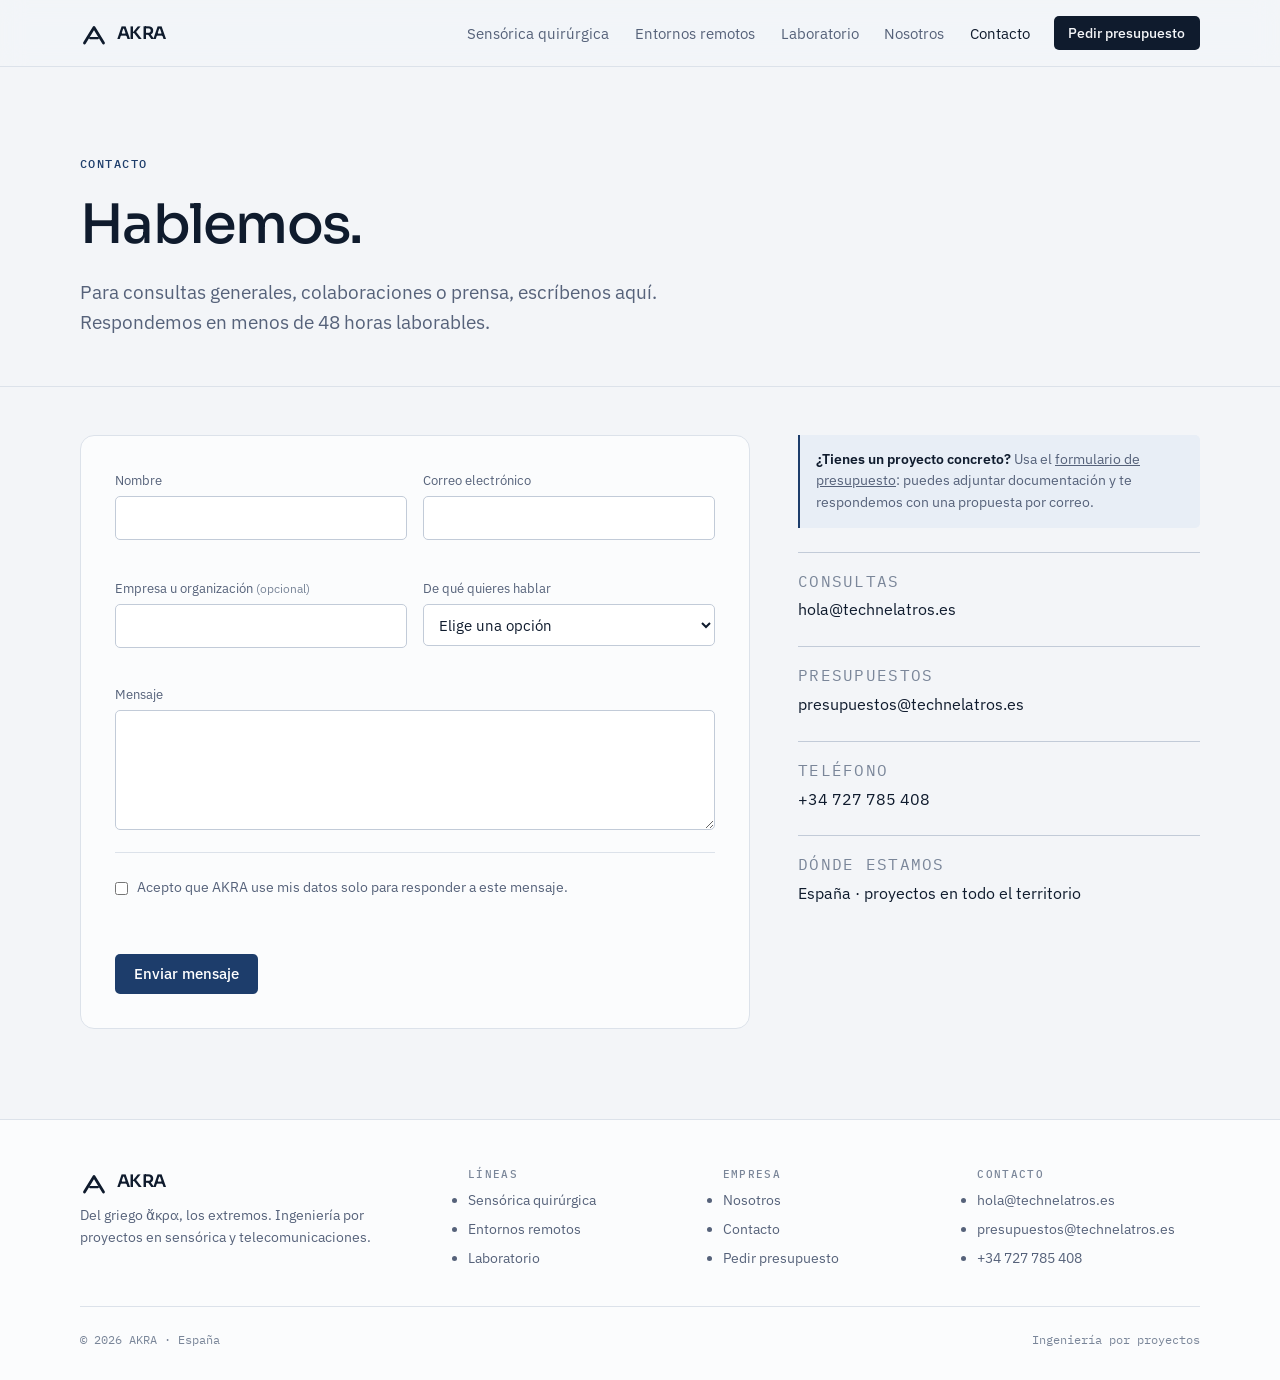
==== commit bf161817: "Update contacto.html" ====
--- a/contacto.html
+++ b/contacto.html
@@ -3,13 +3,14 @@
 <head>
   <meta charset="UTF-8">
   <meta name="viewport" content="width=device-width, initial-scale=1.0">
-  <title>Contacto · technelatros</title>
+  <title>Contacto · AKRA</title>
   <meta name="description" content="Escríbenos para consultas generales, colaboraciones o prensa. Para proyectos concretos, usa el formulario de presupuesto.">
   <meta property="og:type" content="website">
-  <meta property="og:title" content="Contacto · technelatros">
+  <meta property="og:title" content="Contacto · AKRA">
   <meta property="og:description" content="Respondemos en menos de 48 horas.">
   <meta property="og:locale" content="es_ES">
-  <link rel="icon" href="img/favicon.svg?v=3" type="image/svg+xml">
+  <meta name="theme-color" content="#070b12">
+  <link rel="icon" href="img/favicon.svg?v=4" type="image/svg+xml">
   <link rel="preconnect" href="https://fonts.googleapis.com">
   <link rel="preconnect" href="https://fonts.gstatic.com" crossorigin>
   <link rel="stylesheet" href="https://fonts.googleapis.com/css2?family=IBM+Plex+Mono:wght@400;500&family=IBM+Plex+Sans:wght@400;500;600&family=Sora:wght@400;500;600&display=swap">
@@ -20,14 +21,15 @@
 
   <header class="site-header">
     <div class="container nav">
-      <a href="index.html" class="brand" aria-label="technelatros, inicio">
-        <svg class="brand-mark" viewBox="0 0 100 100" aria-hidden="true"><circle class="ring" cx="50" cy="50" r="45" fill="none" stroke-width="3"/><path d="M27,67 L39,33 L47,46" fill="none" stroke="currentColor" stroke-width="9" stroke-linecap="round" stroke-linejoin="round"/><path d="M53,46 L61,33 L73,67" fill="none" stroke="currentColor" stroke-width="9" stroke-linecap="round" stroke-linejoin="round"/><circle cx="50" cy="44" r="5.4" fill="currentColor"/></svg>
-        <span class="brand-word">technelatros</span>
+      <a href="index.html" class="brand" aria-label="AKRA, inicio">
+        <svg class="brand-mark" viewBox="0 0 100 100" aria-hidden="true"><path d="M16 86 L50 30 L84 86" fill="none" stroke="currentColor" stroke-width="10" stroke-linecap="round" stroke-linejoin="round"/><path d="M36 68 H64" fill="none" stroke="currentColor" stroke-width="8" stroke-linecap="round"/><path class="sig" d="M40.1 20.1 A14 14 0 0 1 59.9 20.1" fill="none" stroke-width="6" stroke-linecap="round"/><path class="sig" d="M31.6 11.6 A26 26 0 0 1 68.4 11.6" fill="none" stroke-width="6" stroke-linecap="round" opacity=".55"/></svg>
+        <span class="brand-word">AKRA</span>
       </a>
       <nav id="primaryNav" aria-label="Principal">
         <ul class="nav-links">
           <li><a href="servicios.html">Sensórica quirúrgica</a></li>
           <li><a href="entornos-remotos.html">Entornos remotos</a></li>
+          <li><a href="index.html#laboratorio">Laboratorio</a></li>
           <li><a href="sobre.html">Nosotros</a></li>
           <li><a href="contacto.html">Contacto</a></li>
         </ul>
@@ -92,7 +94,7 @@
             <div class="form-section" style="padding-bottom:0">
               <label class="check-row" for="cConsent">
                 <input id="cConsent" name="consentimiento" type="checkbox" value="si">
-                <span>Acepto que technelatros use mis datos solo para responder a este mensaje.</span>
+                <span>Acepto que AKRA use mis datos solo para responder a este mensaje.</span>
               </label>
               <span class="field-error" data-error-for="consentimiento"></span>
               <div class="form-actions">
@@ -118,15 +120,15 @@
     <div class="container">
       <div class="footer-grid">
         <div class="footer-col">
-          <a href="index.html" class="brand"><svg class="brand-mark" viewBox="0 0 100 100" aria-hidden="true"><circle class="ring" cx="50" cy="50" r="45" fill="none" stroke-width="3"/><path d="M27,67 L39,33 L47,46" fill="none" stroke="currentColor" stroke-width="9" stroke-linecap="round" stroke-linejoin="round"/><path d="M53,46 L61,33 L73,67" fill="none" stroke="currentColor" stroke-width="9" stroke-linecap="round" stroke-linejoin="round"/><circle cx="50" cy="44" r="5.4" fill="currentColor"/></svg><span class="brand-word">technelatros</span></a>
-          <p>Ingeniería por proyectos en sensórica y comunicaciones para el quirófano y para entornos de difícil acceso.</p>
+          <a href="index.html" class="brand"><svg class="brand-mark" viewBox="0 0 100 100" aria-hidden="true"><path d="M16 86 L50 30 L84 86" fill="none" stroke="currentColor" stroke-width="10" stroke-linecap="round" stroke-linejoin="round"/><path d="M36 68 H64" fill="none" stroke="currentColor" stroke-width="8" stroke-linecap="round"/><path class="sig" d="M40.1 20.1 A14 14 0 0 1 59.9 20.1" fill="none" stroke-width="6" stroke-linecap="round"/><path class="sig" d="M31.6 11.6 A26 26 0 0 1 68.4 11.6" fill="none" stroke-width="6" stroke-linecap="round" opacity=".55"/></svg><span class="brand-word">AKRA</span></a>
+          <p>Del griego <span lang="grc">ἄκρα</span>, los extremos. Ingeniería por proyectos en sensórica y telecomunicaciones.</p>
         </div>
         <div class="footer-col">
           <h4>Líneas</h4>
           <ul>
             <li><a href="servicios.html">Sensórica quirúrgica</a></li>
             <li><a href="entornos-remotos.html">Entornos remotos</a></li>
-            <li><a href="presupuesto.html">Pedir presupuesto</a></li>
+            <li><a href="index.html#laboratorio">Laboratorio</a></li>
           </ul>
         </div>
         <div class="footer-col">
@@ -134,6 +136,7 @@
           <ul>
             <li><a href="sobre.html">Nosotros</a></li>
             <li><a href="contacto.html">Contacto</a></li>
+            <li><a href="presupuesto.html">Pedir presupuesto</a></li>
           </ul>
         </div>
         <div class="footer-col">
@@ -146,7 +149,7 @@
         </div>
       </div>
       <div class="footer-bottom">
-        <p>&copy; <span id="year">2026</span> technelatros · España</p>
+        <p>&copy; <span id="year">2026</span> AKRA · España</p>
         <p>Ingeniería por proyectos</p>
       </div>
     </div>
--- a/css/style.css
+++ b/css/style.css
@@ -1,54 +1,54 @@
 /* ==========================================================================
    technelatros · sistema visual
-   Marfil cálido, tinta y acento arcilla. Grotesca para interfaz, serif para
-   lectura, monoespaciada para medidas, tolerancias y normas.
+   Gris frío muy claro, tinta azul marino y detalles en azul oscuro.
+   Sora para titulares, IBM Plex Sans para lectura, IBM Plex Mono para datos.
    ========================================================================== */
 
 :root {
   /* Superficies */
-  --bg: #f0eee6;
-  --surface: #faf9f5;
+  --bg: #f3f5f8;
+  --surface: #fbfcfd;
   --surface-2: #ffffff;
-  --ink-bg: #1a1915;
-  --ink-bg-2: #24231d;
+  --ink-bg: #0d1726;
+  --ink-bg-2: #142133;
 
   /* Texto */
-  --ink: #141413;
-  --muted: #6e6a5f;
-  --faint: #8a857a;
-  --on-dark: #f3f1e9;
-  --on-dark-muted: #aaa59a;
+  --ink: #0f1b2d;
+  --muted: #56627a;
+  --faint: #7a8699;
+  --on-dark: #eef2f7;
+  --on-dark-muted: #9eabbe;
 
   /* Líneas */
-  --line: #dedbcf;
-  --line-strong: #c9c5b6;
-  --line-dark: #38362d;
-
-  /* Acento */
-  --clay: #bf5f3c;
-  --clay-soft: #e7cdbf;
-  --clay-wash: #f6e9e2;
-  --clay-bright: #e08a63;
+  --line: #dce2ea;
+  --line-strong: #c2cbd8;
+  --line-dark: #25344a;
+
+  /* Acento: azul oscuro */
+  --accent: #1d3d6b;
+  --accent-soft: #c9d6e8;
+  --accent-wash: #e8eef6;
+  --accent-bright: #8db0e0;
 
   /* Ilustración (leídos también desde canvas) */
-  --art-a: #bf5f3c;
-  --art-b: #141413;
+  --art-a: #1d3d6b;
+  --art-b: #0f1b2d;
 
   /* Semánticos */
-  --ok: #4d7c53;
-  --warn: #99691d;
-  --stop: #a63c2c;
-
-  --radius: 10px;
-  --radius-sm: 6px;
-  --radius-lg: 18px;
-
-  --sans: "Instrument Sans", system-ui, -apple-system, "Segoe UI", sans-serif;
-  --serif: "Source Serif 4", Georgia, "Times New Roman", serif;
+  --ok: #2f7a55;
+  --warn: #9a6a12;
+  --stop: #b3372e;
+
+  --radius: 8px;
+  --radius-sm: 5px;
+  --radius-lg: 14px;
+
+  --display: "Sora", "Segoe UI", system-ui, sans-serif;
+  --text: "IBM Plex Sans", system-ui, -apple-system, "Segoe UI", sans-serif;
   --mono: "IBM Plex Mono", ui-monospace, Consolas, "Liberation Mono", monospace;
 
-  --shadow: 0 12px 28px -18px rgb(20 20 19 / 0.35);
-  --shadow-lg: 0 32px 64px -32px rgb(20 20 19 / 0.45);
+  --shadow: 0 12px 28px -18px rgb(15 27 45 / 0.35);
+  --shadow-lg: 0 32px 64px -32px rgb(15 27 45 / 0.5);
 
   --gutter: clamp(1rem, 4vw, 2.5rem);
   --wrap: 1200px;
@@ -56,49 +56,49 @@
 
 @media (prefers-color-scheme: dark) {
   :root:not([data-theme="light"]) {
-    --bg: #1c1b17;
-    --surface: #23221d;
-    --surface-2: #2a2923;
-    --ink-bg: #131210;
-    --ink-bg-2: #1d1c18;
-    --ink: #f2f0e8;
-    --muted: #aaa598;
-    --faint: #8c887d;
-    --line: #35342c;
-    --line-strong: #4a4839;
-    --line-dark: #35342c;
-    --clay: #e08a63;
-    --clay-soft: #5a3a2b;
-    --clay-wash: #302219;
-    --art-a: #e08a63;
-    --art-b: #f2f0e8;
-    --ok: #86b58c;
-    --warn: #d3a44f;
-    --stop: #e07a66;
+    --bg: #0e1622;
+    --surface: #131e2d;
+    --surface-2: #182536;
+    --ink-bg: #0a111c;
+    --ink-bg-2: #111b2a;
+    --ink: #e8edf4;
+    --muted: #a0adc0;
+    --faint: #7f8ca0;
+    --line: #223043;
+    --line-strong: #33445c;
+    --line-dark: #223043;
+    --accent: #8db0e0;
+    --accent-soft: #2b4466;
+    --accent-wash: #16263b;
+    --art-a: #8db0e0;
+    --art-b: #e8edf4;
+    --ok: #74c29a;
+    --warn: #e0b057;
+    --stop: #ef7d6f;
     --shadow: 0 12px 28px -18px rgb(0 0 0 / 0.7);
     --shadow-lg: 0 32px 64px -32px rgb(0 0 0 / 0.8);
   }
 }
 :root[data-theme="dark"] {
-  --bg: #1c1b17;
-  --surface: #23221d;
-  --surface-2: #2a2923;
-  --ink-bg: #131210;
-  --ink-bg-2: #1d1c18;
-  --ink: #f2f0e8;
-  --muted: #aaa598;
-  --faint: #8c887d;
-  --line: #35342c;
-  --line-strong: #4a4839;
-  --line-dark: #35342c;
-  --clay: #e08a63;
-  --clay-soft: #5a3a2b;
-  --clay-wash: #302219;
-  --art-a: #e08a63;
-  --art-b: #f2f0e8;
-  --ok: #86b58c;
-  --warn: #d3a44f;
-  --stop: #e07a66;
+  --bg: #0e1622;
+  --surface: #131e2d;
+  --surface-2: #182536;
+  --ink-bg: #0a111c;
+  --ink-bg-2: #111b2a;
+  --ink: #e8edf4;
+  --muted: #a0adc0;
+  --faint: #7f8ca0;
+  --line: #223043;
+  --line-strong: #33445c;
+  --line-dark: #223043;
+  --accent: #8db0e0;
+  --accent-soft: #2b4466;
+  --accent-wash: #16263b;
+  --art-a: #8db0e0;
+  --art-b: #e8edf4;
+  --ok: #74c29a;
+  --warn: #e0b057;
+  --stop: #ef7d6f;
 }
 
 *, *::before, *::after { box-sizing: border-box; }
@@ -106,7 +106,7 @@
 html { scroll-behavior: smooth; -webkit-text-size-adjust: 100%; }
 
 body {
-  font-family: var(--sans);
+  font-family: var(--text);
   font-size: 16px;
   line-height: 1.55;
   color: var(--ink);
@@ -120,7 +120,7 @@
 ul[class], ol[class] { list-style: none; }
 
 :focus-visible {
-  outline: 2px solid var(--clay);
+  outline: 2px solid var(--accent);
   outline-offset: 2px;
   border-radius: 3px;
 }
@@ -150,15 +150,15 @@
    Tipografía
    -------------------------------------------------------------------------- */
 h1, h2, h3, h4 {
-  font-family: var(--sans);
+  font-family: var(--display);
   font-weight: 500;
-  letter-spacing: -0.022em;
-  line-height: 1.12;
+  letter-spacing: -0.032em;
+  line-height: 1.14;
   text-wrap: balance;
 }
 
-h1 { font-size: clamp(2.3rem, 5.2vw, 4rem); }
-h2 { font-size: clamp(1.7rem, 3.3vw, 2.5rem); }
+h1 { font-size: clamp(2.05rem, 4.6vw, 3.5rem); }
+h2 { font-size: clamp(1.55rem, 2.9vw, 2.25rem); }
 h3 { font-size: 1.12rem; letter-spacing: -0.014em; line-height: 1.25; }
 
 .eyebrow {
@@ -167,19 +167,19 @@
   font-weight: 500;
   letter-spacing: 0.13em;
   text-transform: uppercase;
-  color: var(--clay);
+  color: var(--accent);
 }
 
 .lead {
-  font-family: var(--serif);
-  font-size: clamp(1.08rem, 1.7vw, 1.27rem);
+  font-family: var(--text);
+  font-size: clamp(1.04rem, 1.5vw, 1.17rem);
   line-height: 1.6;
   color: var(--muted);
   max-width: 60ch;
 }
 
 .prose p, .prose li {
-  font-family: var(--serif);
+  font-family: var(--text);
   font-size: 1.05rem;
   line-height: 1.7;
   color: var(--muted);
@@ -218,9 +218,10 @@
   margin-right: auto;
 }
 .brand-mark { width: 28px; height: 28px; flex: none; color: var(--ink); }
-.brand-mark .ring { stroke: var(--clay); }
+.brand-mark .ring { stroke: var(--accent); }
 .brand-word {
-  font-size: 1.14rem;
+  font-family: var(--display);
+  font-size: 1.08rem;
   font-weight: 600;
   letter-spacing: -0.035em;
 }
@@ -300,8 +301,8 @@
 .btn:active { transform: translateY(1px); }
 .btn[disabled] { opacity: 0.55; cursor: progress; }
 
-.btn-primary { background: var(--clay); color: #fff; }
-.btn-primary:hover { background: color-mix(in srgb, var(--clay) 84%, #000); }
+.btn-primary { background: var(--accent); color: #fff; }
+.btn-primary:hover { background: color-mix(in srgb, var(--accent) 84%, #000); }
 
 .btn-ink { background: var(--ink); color: var(--bg); }
 .btn-ink:hover { background: color-mix(in srgb, var(--ink) 80%, var(--muted)); }
@@ -328,7 +329,7 @@
   gap: 0.35rem;
   font-size: 0.92rem;
   font-weight: 500;
-  color: var(--clay);
+  color: var(--accent);
   align-self: flex-start;
 }
 .link-arrow::after { content: "\2192"; transition: transform 0.15s ease; }
@@ -342,7 +343,7 @@
 .section-dark { background: var(--ink-bg); color: var(--on-dark); overflow: hidden; }
 .section-dark h2, .section-dark h3 { color: var(--on-dark); }
 .section-dark .lead, .section-dark p { color: var(--on-dark-muted); }
-.section-dark .eyebrow { color: var(--clay-bright); }
+.section-dark .eyebrow { color: var(--accent-bright); }
 
 .section-head {
   display: flex;
@@ -465,12 +466,11 @@
 
 /* Trazo de ilustración en SVG en línea */
 .ill-ink { stroke: var(--ink); fill: none; stroke-width: 1.6; stroke-linecap: round; stroke-linejoin: round; }
-.ill-clay { stroke: var(--clay); fill: none; stroke-width: 1.6; stroke-linecap: round; stroke-linejoin: round; }
+.ill-accent { stroke: var(--accent); fill: none; stroke-width: 1.6; stroke-linecap: round; stroke-linejoin: round; }
 .ill-soft { stroke: var(--line-strong); fill: none; stroke-width: 1.2; stroke-linecap: round; }
-.ill-fill { fill: var(--clay-wash); stroke: none; }
-.ill-dot { fill: var(--clay); stroke: none; }
-.ill-layer { fill: var(--bg); stroke: var(--ink); stroke-width: 1.3; }
-.ill-layer-soft { fill: var(--bg); stroke: var(--line-strong); stroke-width: 1.2; }
+.ill-fill { fill: var(--accent-wash); stroke: none; }
+.ill-dot { fill: var(--accent); stroke: none; }
+.ill-dash { stroke: var(--accent); fill: none; stroke-width: 1.2; stroke-dasharray: 3 5; opacity: 0.7; }
 
 /* --------------------------------------------------------------------------
    Rejillas y fichas
@@ -508,7 +508,7 @@
   position: absolute;
   left: 0; top: 0.62em;
   width: 5px; height: 1px;
-  background: var(--clay);
+  background: var(--accent);
 }
 .section-surface .grid .cell { background: var(--bg); }
 
@@ -555,7 +555,7 @@
   content: "0" counter(step);
   font-family: var(--mono);
   font-size: 0.78rem;
-  color: var(--clay);
+  color: var(--accent);
   letter-spacing: 0.04em;
 }
 .step::after {
@@ -564,7 +564,7 @@
   top: -4px; left: 0;
   width: 7px; height: 7px;
   border-radius: 50%;
-  background: var(--clay);
+  background: var(--accent);
 }
 .step p { font-size: 0.92rem; color: var(--muted); }
 .step .step-out {
@@ -579,8 +579,8 @@
 @media (max-width: 760px) { .steps.steps-3 { grid-template-columns: 1fr; } }
 @media (max-width: 560px) { .steps { grid-template-columns: 1fr; } }
 .section-dark .steps { border-top-color: var(--line-dark); }
-.section-dark .step::before { color: var(--clay-bright); }
-.section-dark .step::after { background: var(--clay-bright); }
+.section-dark .step::before { color: var(--accent-bright); }
+.section-dark .step::after { background: var(--accent-bright); }
 .section-dark .step .step-out { color: var(--on-dark-muted); }
 
 /* Columna de texto + figura */
@@ -608,14 +608,15 @@
 .diagram { width: 100%; height: auto; color: var(--ink); }
 .diagram-scroll { overflow-x: auto; }
 .diagram-scroll .diagram.is-wide { min-width: 620px; }
-.diagram text { font-family: var(--sans); fill: var(--ink); }
+.diagram text { font-family: var(--text); fill: var(--ink); }
 .diagram .d-muted { fill: var(--muted); }
 .diagram .d-box { fill: var(--surface-2); stroke: var(--line-strong); stroke-width: 1.2; }
 .diagram .d-box-strong { fill: var(--ink); stroke: var(--ink); }
 .diagram .d-on-strong { fill: var(--bg); }
 .diagram .d-line { stroke: var(--ink); stroke-width: 1.4; fill: none; }
-.diagram .d-noise { stroke: var(--clay); stroke-width: 1.4; fill: none; stroke-dasharray: 4 4; }
-.diagram .d-clay { fill: var(--clay); }
+.diagram .d-noise { stroke: var(--accent); stroke-width: 1.4; fill: none; stroke-dasharray: 4 4; }
+.diagram .d-accent { fill: var(--accent); }
+.diagram .d-wave { stroke: var(--accent); stroke-width: 1.4; fill: none; }
 
 /* Tablas */
 .table-wrap { overflow-x: auto; border: 1px solid var(--line); border-radius: var(--radius); background: var(--surface); }
@@ -636,13 +637,14 @@
   background: var(--bg);
 }
 .data-table tbody tr:last-child td { border-bottom: 0; }
+.data-table tbody th { font-weight: 500; color: var(--ink); width: 22%; }
 .data-table td.num { font-family: var(--mono); font-variant-numeric: tabular-nums; white-space: nowrap; }
 .data-table td:first-child { font-weight: 500; }
 .data-table td small { display: block; color: var(--muted); font-weight: 400; font-size: 0.8rem; }
 
 .notice {
-  border-left: 2px solid var(--clay);
-  background: var(--clay-wash);
+  border-left: 2px solid var(--accent);
+  background: var(--accent-wash);
   padding: 0.85rem 1rem;
   border-radius: 0 var(--radius-sm) var(--radius-sm) 0;
   font-size: 0.88rem;
@@ -666,11 +668,11 @@
   border-radius: var(--radius-lg);
   padding: 1.6rem 1.5rem;
 }
-.tier.is-featured { border-color: var(--clay); box-shadow: var(--shadow); }
-.tier-for { font-family: var(--serif); color: var(--muted); font-size: 0.98rem; }
+.tier.is-featured { border-color: var(--accent); box-shadow: var(--shadow); }
+.tier-for { font-family: var(--text); color: var(--muted); font-size: 0.98rem; }
 .tier ul { display: flex; flex-direction: column; gap: 0.45rem; padding-top: 0.8rem; border-top: 1px solid var(--line); }
 .tier li { font-size: 0.89rem; color: var(--muted); padding-left: 1.1rem; position: relative; }
-.tier li::before { content: "\2014"; position: absolute; left: 0; color: var(--clay); font-size: 0.8rem; }
+.tier li::before { content: "\2014"; position: absolute; left: 0; color: var(--accent); font-size: 0.8rem; }
 .tier .btn { margin-top: auto; align-self: flex-start; }
 
 /* --------------------------------------------------------------------------
@@ -701,12 +703,12 @@
   cursor: pointer;
   transition: border-color 0.15s ease, background 0.15s ease;
 }
-.dropzone:hover, .dropzone.is-over { border-color: var(--clay); background: var(--clay-wash); }
+.dropzone:hover, .dropzone.is-over { border-color: var(--accent); background: var(--accent-wash); }
 .dropzone input[type="file"] {
   position: absolute; inset: 0;
   opacity: 0; cursor: pointer; width: 100%;
 }
-.dropzone:focus-within { outline: 2px solid var(--clay); outline-offset: 2px; }
+.dropzone:focus-within { outline: 2px solid var(--accent); outline-offset: 2px; }
 .dropzone-title { font-weight: 500; font-size: 0.98rem; }
 .dropzone-hint { font-size: 0.82rem; color: var(--muted); }
 .dropzone-formats { font-family: var(--mono); font-size: 0.72rem; color: var(--faint); letter-spacing: 0.03em; }
@@ -736,7 +738,7 @@
   width: auto; height: auto; padding: 0;
   text-align: left; font-size: inherit; color: var(--ink);
 }
-.file-chip button.fname:hover { color: var(--clay); background: none; }
+.file-chip button.fname:hover { color: var(--accent); background: none; }
 .analysis-head h2 { overflow-wrap: anywhere; }
 
 fieldset { border: 0; min-width: 0; }
@@ -761,6 +763,7 @@
   color: var(--faint);
 }
 
+.form-section-title .opt { text-transform: none; letter-spacing: 0; font-family: var(--text); }
 .choice-row { display: flex; flex-wrap: wrap; gap: 0.45rem; }
 .choice {
   position: relative;
@@ -780,8 +783,8 @@
   transition: border-color 0.15s ease, background 0.15s ease;
 }
 .choice span small { font-family: var(--mono); font-size: 0.68rem; color: var(--faint); }
-.choice input:checked + span { border-color: var(--clay); background: var(--clay-wash); }
-.choice input:focus-visible + span { outline: 2px solid var(--clay); outline-offset: 2px; }
+.choice input:checked + span { border-color: var(--accent); background: var(--accent-wash); }
+.choice input:focus-visible + span { outline: 2px solid var(--accent); outline-offset: 2px; }
 .choice:hover span { border-color: var(--ink); }
 
 /* Panel oscuro de análisis */
@@ -809,39 +812,47 @@
   font-size: 0.67rem;
   letter-spacing: 0.1em;
   text-transform: uppercase;
-  color: var(--clay-bright);
+  color: var(--accent-bright);
   white-space: nowrap;
 }
-.viewer {
-  position: relative;
-  aspect-ratio: 4 / 3;
-  max-width: 100%;
-  border: 1px solid var(--line-dark);
-  border-radius: var(--radius);
-  background: var(--ink-bg-2);
-  overflow: hidden;
-  touch-action: none;
-}
-.viewer canvas { width: 100%; height: 100%; display: block; cursor: grab; }
-.viewer canvas:active { cursor: grabbing; }
-.viewer-empty {
-  position: absolute;
-  inset: 0;
-  display: grid;
-  place-items: center;
-  text-align: center;
-  padding: 1.5rem;
-  font-size: 0.84rem;
+.meter { display: flex; flex-direction: column; gap: 0.5rem; }
+.meter-top {
+  display: flex;
+  justify-content: space-between;
+  align-items: baseline;
+  gap: 1rem;
+  font-size: 0.78rem;
   color: var(--on-dark-muted);
-  pointer-events: none;
-}
-.viewer-hint {
-  position: absolute;
-  right: 0.6rem; bottom: 0.5rem;
-  font-family: var(--mono);
-  font-size: 0.65rem;
+}
+.meter-top output { font-family: var(--mono); font-size: 0.85rem; color: var(--on-dark); font-variant-numeric: tabular-nums; }
+.meter-bar { display: grid; grid-template-columns: repeat(5, minmax(0, 1fr)); gap: 4px; }
+.meter-bar span { height: 4px; border-radius: 2px; background: var(--line-dark); transition: background 0.25s ease; }
+.meter-bar span.on { background: var(--accent-bright); }
+
+.checklist { display: flex; flex-direction: column; gap: 0.55rem; padding-top: 0.95rem; border-top: 1px solid var(--line-dark); }
+.checklist-title { font-size: 0.78rem; color: var(--on-dark-muted); }
+.checklist li {
+  display: grid;
+  grid-template-columns: 14px minmax(0, 1fr);
+  gap: 0.6rem;
+  font-size: 0.85rem;
+  line-height: 1.4;
   color: var(--on-dark-muted);
-  pointer-events: none;
+  transition: color 0.2s ease;
+}
+.checklist li::before {
+  content: "";
+  width: 12px; height: 12px;
+  margin-top: 0.2rem;
+  border-radius: 50%;
+  border: 1px solid rgb(255 255 255 / 0.3);
+  transition: background 0.2s ease, border-color 0.2s ease;
+}
+.checklist li.done { color: var(--on-dark); }
+.checklist li.done::before {
+  background: var(--accent-bright);
+  border-color: var(--accent-bright);
+  box-shadow: inset 0 0 0 2.5px var(--ink-bg);
 }
 
 .readouts {
@@ -869,12 +880,12 @@
   color: var(--on-dark);
   overflow-wrap: anywhere;
 }
-.readout-val.is-accent { color: var(--clay-bright); }
+.readout-val.is-accent { color: var(--accent-bright); }
 .readout-lbl { font-size: 0.71rem; color: var(--on-dark-muted); line-height: 1.3; }
 .readout.span-2 { grid-column: 1 / -1; }
 
 .analysis-note { font-size: 0.74rem; color: var(--on-dark-muted); line-height: 1.5; }
-.analysis-note .warn { color: var(--clay-bright); }
+.analysis-note .warn { color: var(--accent-bright); }
 
 /* --------------------------------------------------------------------------
    Acordeón
@@ -899,14 +910,14 @@
 .accordion-trigger .plus {
   font-family: var(--mono);
   font-size: 1.1rem;
-  color: var(--clay);
+  color: var(--accent);
   transition: transform 0.2s ease;
   flex: none;
 }
 .accordion-item.open .plus { transform: rotate(45deg); }
 .accordion-panel { max-height: 0; overflow: hidden; transition: max-height 0.28s ease; }
 .accordion-panel p {
-  font-family: var(--serif);
+  font-family: var(--text);
   font-size: 1.02rem;
   line-height: 1.65;
   color: var(--muted);
@@ -989,11 +1000,11 @@
   transition: border-color 0.15s ease;
 }
 .field input:hover, .field select:hover, .field textarea:hover { border-color: var(--faint); }
-.field input:focus, .field select:focus, .field textarea:focus { border-color: var(--clay); outline: none; box-shadow: 0 0 0 3px var(--clay-wash); }
+.field input:focus, .field select:focus, .field textarea:focus { border-color: var(--accent); outline: none; box-shadow: 0 0 0 3px var(--accent-wash); }
 .field textarea { min-height: 120px; resize: vertical; font-family: inherit; }
 .field-error { font-size: 0.78rem; color: var(--stop); min-height: 1rem; }
 .check-row { display: flex; gap: 0.6rem; align-items: flex-start; font-size: 0.85rem; color: var(--muted); }
-.check-row input { margin-top: 0.3rem; flex: none; accent-color: var(--clay); }
+.check-row input { margin-top: 0.3rem; flex: none; accent-color: var(--accent); }
 .check-row a { text-decoration: underline; }
 .form-actions { display: flex; flex-wrap: wrap; align-items: center; gap: 1rem; margin-top: 0.5rem; }
 .form-actions small { font-size: 0.8rem; color: var(--faint); max-width: 44ch; }
@@ -1020,7 +1031,7 @@
 .contact-aside { display: flex; flex-direction: column; gap: 1.5rem; }
 .contact-item { display: flex; flex-direction: column; gap: 0.25rem; padding-top: 1rem; border-top: 1px solid var(--line-strong); }
 .contact-item a, .contact-item span { font-size: 1rem; }
-.contact-item a:hover { color: var(--clay); }
+.contact-item a:hover { color: var(--accent); }
 
 /* --------------------------------------------------------------------------
    Aparición suave (solo para lo que queda bajo el primer pantallazo)
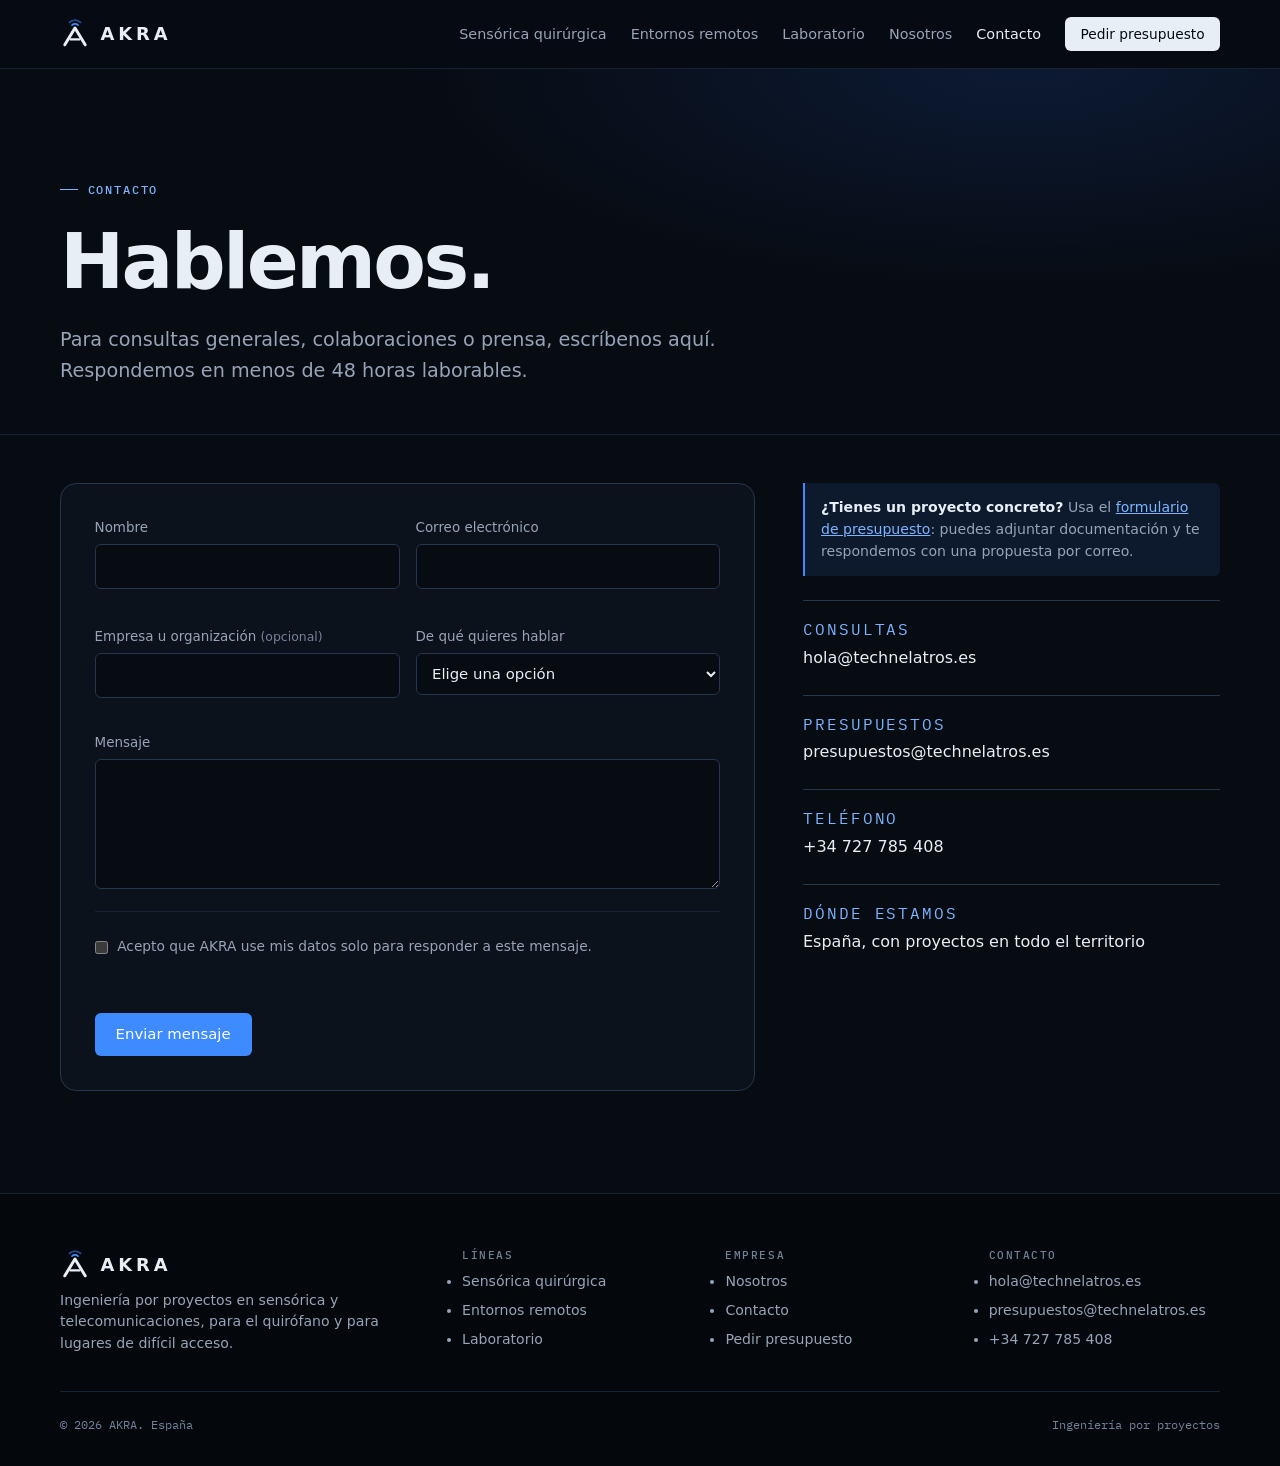
==== commit 2b8a7a63: "Update contacto.html" ====
--- a/contacto.html
+++ b/contacto.html
@@ -3,17 +3,17 @@
 <head>
   <meta charset="UTF-8">
   <meta name="viewport" content="width=device-width, initial-scale=1.0">
-  <title>Contacto · AKRA</title>
+  <title>Contacto | AKRA</title>
   <meta name="description" content="Escríbenos para consultas generales, colaboraciones o prensa. Para proyectos concretos, usa el formulario de presupuesto.">
   <meta property="og:type" content="website">
-  <meta property="og:title" content="Contacto · AKRA">
+  <meta property="og:title" content="Contacto | AKRA">
   <meta property="og:description" content="Respondemos en menos de 48 horas.">
   <meta property="og:locale" content="es_ES">
-  <meta name="theme-color" content="#070b12">
+  <meta name="theme-color" content="#ffffff">
   <link rel="icon" href="img/favicon.svg?v=4" type="image/svg+xml">
   <link rel="preconnect" href="https://fonts.googleapis.com">
   <link rel="preconnect" href="https://fonts.gstatic.com" crossorigin>
-  <link rel="stylesheet" href="https://fonts.googleapis.com/css2?family=IBM+Plex+Mono:wght@400;500&family=IBM+Plex+Sans:wght@400;500;600&family=Sora:wght@400;500;600&display=swap">
+  <link rel="stylesheet" href="https://fonts.googleapis.com/css2?family=Barlow:wght@400;500;600;700&family=IBM+Plex+Mono:wght@400;500&display=swap">
   <link rel="stylesheet" href="css/style.css">
 </head>
 <body>
@@ -109,7 +109,7 @@
             <div class="contact-item"><span class="cell-k">Consultas</span><a href="mailto:hola@technelatros.es">hola@technelatros.es</a></div>
             <div class="contact-item"><span class="cell-k">Presupuestos</span><a href="mailto:presupuestos@technelatros.es">presupuestos@technelatros.es</a></div>
             <div class="contact-item"><span class="cell-k">Teléfono</span><a href="tel:+34727785408">+34 727 785 408</a></div>
-            <div class="contact-item"><span class="cell-k">Dónde estamos</span><span>España · proyectos en todo el territorio</span></div>
+            <div class="contact-item"><span class="cell-k">Dónde estamos</span><span>España, con proyectos en todo el territorio</span></div>
           </aside>
         </div>
       </div>
@@ -121,7 +121,7 @@
       <div class="footer-grid">
         <div class="footer-col">
           <a href="index.html" class="brand"><svg class="brand-mark" viewBox="0 0 100 100" aria-hidden="true"><path d="M16 86 L50 30 L84 86" fill="none" stroke="currentColor" stroke-width="10" stroke-linecap="round" stroke-linejoin="round"/><path d="M36 68 H64" fill="none" stroke="currentColor" stroke-width="8" stroke-linecap="round"/><path class="sig" d="M40.1 20.1 A14 14 0 0 1 59.9 20.1" fill="none" stroke-width="6" stroke-linecap="round"/><path class="sig" d="M31.6 11.6 A26 26 0 0 1 68.4 11.6" fill="none" stroke-width="6" stroke-linecap="round" opacity=".55"/></svg><span class="brand-word">AKRA</span></a>
-          <p>Del griego <span lang="grc">ἄκρα</span>, los extremos. Ingeniería por proyectos en sensórica y telecomunicaciones.</p>
+          <p>Ingeniería por proyectos en sensórica y telecomunicaciones, para el quirófano y para lugares de difícil acceso.</p>
         </div>
         <div class="footer-col">
           <h4>Líneas</h4>
@@ -149,7 +149,7 @@
         </div>
       </div>
       <div class="footer-bottom">
-        <p>&copy; <span id="year">2026</span> AKRA · España</p>
+        <p>&copy; <span id="year">2026</span> AKRA. España</p>
         <p>Ingeniería por proyectos</p>
       </div>
     </div>
--- a/css/style.css
+++ b/css/style.css
@@ -1,109 +1,60 @@
 /* ==========================================================================
-   technelatros · sistema visual
-   Gris frío muy claro, tinta azul marino y detalles en azul oscuro.
+   AKRA · sistema visual
+   Un solo mundo visual, oscuro y de precisión: negro azulado, líneas finas,
+   azul de señal y ámbar solo para interferencias y alertas.
    Sora para titulares, IBM Plex Sans para lectura, IBM Plex Mono para datos.
    ========================================================================== */
 
 :root {
-  /* Superficies */
-  --bg: #f3f5f8;
-  --surface: #fbfcfd;
-  --surface-2: #ffffff;
-  --ink-bg: #0d1726;
-  --ink-bg-2: #142133;
-
-  /* Texto */
-  --ink: #0f1b2d;
-  --muted: #56627a;
-  --faint: #7a8699;
-  --on-dark: #eef2f7;
-  --on-dark-muted: #9eabbe;
-
-  /* Líneas */
-  --line: #dce2ea;
-  --line-strong: #c2cbd8;
-  --line-dark: #25344a;
-
-  /* Acento: azul oscuro */
-  --accent: #1d3d6b;
-  --accent-soft: #c9d6e8;
-  --accent-wash: #e8eef6;
-  --accent-bright: #8db0e0;
-
-  /* Ilustración (leídos también desde canvas) */
-  --art-a: #1d3d6b;
-  --art-b: #0f1b2d;
-
-  /* Semánticos */
-  --ok: #2f7a55;
-  --warn: #9a6a12;
-  --stop: #b3372e;
-
-  --radius: 8px;
-  --radius-sm: 5px;
-  --radius-lg: 14px;
+  color-scheme: dark;
+
+  --bg: #070b12;
+  --surface: #0c121c;
+  --surface-2: #111a27;
+  --ink-bg: #04070c;
+  --ink-bg-2: #0a1019;
+
+  --ink: #e8eef6;
+  --muted: #97a4b8;
+  --faint: #748299;
+  --on-dark: #e8eef6;
+  --on-dark-muted: #97a4b8;
+
+  --line: #172233;
+  --line-strong: #26364d;
+  --line-dark: #172233;
+
+  --accent: #3d8bff;
+  --accent-soft: #1b3a66;
+  --accent-wash: #0d1a2e;
+  --accent-bright: #7db4ff;
+  --signal: #9fd4ff;
+
+  --art-a: #3d8bff;
+  --art-b: #e8eef6;
+
+  --ok: #3ecf8e;
+  --warn: #f0a63a;
+  --stop: #ff6b5e;
+
+  --radius: 10px;
+  --radius-sm: 6px;
+  --radius-lg: 16px;
 
   --display: "Sora", "Segoe UI", system-ui, sans-serif;
   --text: "IBM Plex Sans", system-ui, -apple-system, "Segoe UI", sans-serif;
   --mono: "IBM Plex Mono", ui-monospace, Consolas, "Liberation Mono", monospace;
 
-  --shadow: 0 12px 28px -18px rgb(15 27 45 / 0.35);
-  --shadow-lg: 0 32px 64px -32px rgb(15 27 45 / 0.5);
+  --shadow: 0 16px 40px -24px rgb(0 0 0 / 0.8);
+  --shadow-lg: 0 40px 80px -40px rgb(0 0 0 / 0.9);
 
   --gutter: clamp(1rem, 4vw, 2.5rem);
-  --wrap: 1200px;
-}
-
-@media (prefers-color-scheme: dark) {
-  :root:not([data-theme="light"]) {
-    --bg: #0e1622;
-    --surface: #131e2d;
-    --surface-2: #182536;
-    --ink-bg: #0a111c;
-    --ink-bg-2: #111b2a;
-    --ink: #e8edf4;
-    --muted: #a0adc0;
-    --faint: #7f8ca0;
-    --line: #223043;
-    --line-strong: #33445c;
-    --line-dark: #223043;
-    --accent: #8db0e0;
-    --accent-soft: #2b4466;
-    --accent-wash: #16263b;
-    --art-a: #8db0e0;
-    --art-b: #e8edf4;
-    --ok: #74c29a;
-    --warn: #e0b057;
-    --stop: #ef7d6f;
-    --shadow: 0 12px 28px -18px rgb(0 0 0 / 0.7);
-    --shadow-lg: 0 32px 64px -32px rgb(0 0 0 / 0.8);
-  }
-}
-:root[data-theme="dark"] {
-  --bg: #0e1622;
-  --surface: #131e2d;
-  --surface-2: #182536;
-  --ink-bg: #0a111c;
-  --ink-bg-2: #111b2a;
-  --ink: #e8edf4;
-  --muted: #a0adc0;
-  --faint: #7f8ca0;
-  --line: #223043;
-  --line-strong: #33445c;
-  --line-dark: #223043;
-  --accent: #8db0e0;
-  --accent-soft: #2b4466;
-  --accent-wash: #16263b;
-  --art-a: #8db0e0;
-  --art-b: #e8edf4;
-  --ok: #74c29a;
-  --warn: #e0b057;
-  --stop: #ef7d6f;
+  --wrap: 1240px;
 }
 
 *, *::before, *::after { box-sizing: border-box; }
 * { margin: 0; padding: 0; }
-html { scroll-behavior: smooth; -webkit-text-size-adjust: 100%; }
+html { scroll-behavior: smooth; -webkit-text-size-adjust: 100%; background: var(--bg); }
 
 body {
   font-family: var(--text);
@@ -118,9 +69,10 @@
 a { color: inherit; text-decoration: none; }
 button, input, select, textarea { font: inherit; color: inherit; }
 ul[class], ol[class] { list-style: none; }
+::selection { background: var(--accent); color: #fff; }
 
 :focus-visible {
-  outline: 2px solid var(--accent);
+  outline: 2px solid var(--accent-bright);
   outline-offset: 2px;
   border-radius: 3px;
 }
@@ -151,37 +103,43 @@
    -------------------------------------------------------------------------- */
 h1, h2, h3, h4 {
   font-family: var(--display);
-  font-weight: 500;
-  letter-spacing: -0.032em;
-  line-height: 1.14;
+  font-weight: 600;
+  letter-spacing: -0.035em;
+  line-height: 1.06;
   text-wrap: balance;
 }
 
-h1 { font-size: clamp(2.05rem, 4.6vw, 3.5rem); }
-h2 { font-size: clamp(1.55rem, 2.9vw, 2.25rem); }
-h3 { font-size: 1.12rem; letter-spacing: -0.014em; line-height: 1.25; }
+h1 { font-size: clamp(2.4rem, 6vw, 5rem); }
+h2 { font-size: clamp(1.85rem, 3.9vw, 3.1rem); }
+h3 { font-size: 1.14rem; font-weight: 500; letter-spacing: -0.015em; line-height: 1.25; }
 
 .eyebrow {
+  display: inline-flex;
+  align-items: center;
+  gap: 0.6rem;
   font-family: var(--mono);
   font-size: 0.72rem;
   font-weight: 500;
-  letter-spacing: 0.13em;
+  letter-spacing: 0.16em;
   text-transform: uppercase;
-  color: var(--accent);
+  color: var(--accent-bright);
+}
+.eyebrow::before {
+  content: "";
+  width: 18px; height: 1px;
+  background: currentColor;
 }
 
 .lead {
-  font-family: var(--text);
-  font-size: clamp(1.04rem, 1.5vw, 1.17rem);
+  font-size: clamp(1.04rem, 1.5vw, 1.2rem);
   line-height: 1.6;
   color: var(--muted);
   max-width: 60ch;
 }
 
 .prose p, .prose li {
-  font-family: var(--text);
-  font-size: 1.05rem;
-  line-height: 1.7;
+  font-size: 1.04rem;
+  line-height: 1.72;
   color: var(--muted);
   max-width: 66ch;
 }
@@ -189,6 +147,7 @@
 .prose strong { color: var(--ink); font-weight: 600; }
 
 .mono { font-family: var(--mono); font-variant-numeric: tabular-nums; }
+.accent { color: var(--accent-bright); }
 
 /* --------------------------------------------------------------------------
    Cabecera
@@ -197,9 +156,9 @@
   position: sticky;
   top: 0;
   z-index: 60;
-  background: color-mix(in srgb, var(--bg) 86%, transparent);
-  backdrop-filter: saturate(170%) blur(12px);
-  -webkit-backdrop-filter: saturate(170%) blur(12px);
+  background: rgb(7 11 18 / 0.78);
+  backdrop-filter: saturate(160%) blur(14px);
+  -webkit-backdrop-filter: saturate(160%) blur(14px);
   border-bottom: 1px solid var(--line);
 }
 
@@ -208,31 +167,31 @@
   display: flex;
   align-items: center;
   gap: 1.5rem;
-  min-height: 66px;
+  min-height: 68px;
 }
 
 .brand {
   display: inline-flex;
   align-items: center;
-  gap: 0.55rem;
+  gap: 0.65rem;
   margin-right: auto;
 }
-.brand-mark { width: 28px; height: 28px; flex: none; color: var(--ink); }
-.brand-mark .ring { stroke: var(--accent); }
+.brand-mark { width: 30px; height: 30px; flex: none; color: var(--ink); }
+.brand-mark .sig { stroke: var(--accent); }
 .brand-word {
   font-family: var(--display);
-  font-size: 1.08rem;
+  font-size: 1.12rem;
   font-weight: 600;
-  letter-spacing: -0.035em;
+  letter-spacing: 0.22em;
 }
 
 .nav-links {
   display: flex;
   align-items: center;
-  gap: 1.6rem;
+  gap: 1.5rem;
 }
 .nav-links a {
-  font-size: 0.93rem;
+  font-size: 0.9rem;
   color: var(--muted);
   padding-block: 0.35rem;
   transition: color 0.15s ease;
@@ -259,7 +218,7 @@
 .nav-toggle[aria-expanded="true"] span:nth-child(2) { opacity: 0; }
 .nav-toggle[aria-expanded="true"] span:nth-child(3) { transform: translateY(-5.5px) rotate(-45deg); }
 
-@media (max-width: 920px) {
+@media (max-width: 1000px) {
   .nav-toggle { display: flex; order: 3; }
   .nav .btn-nav { order: 2; }
   #primaryNav {
@@ -281,7 +240,7 @@
 }
 
 /* --------------------------------------------------------------------------
-   Botones y enlaces
+   Botones
    -------------------------------------------------------------------------- */
 .btn {
   display: inline-flex;
@@ -290,38 +249,37 @@
   gap: 0.5rem;
   border: 1px solid transparent;
   border-radius: var(--radius-sm);
-  padding: 0.64rem 1.15rem;
+  padding: 0.72rem 1.25rem;
   font-size: 0.93rem;
   font-weight: 500;
   line-height: 1.2;
   cursor: pointer;
-  transition: background 0.15s ease, border-color 0.15s ease, color 0.15s ease, transform 0.1s ease;
+  transition: background 0.15s ease, border-color 0.15s ease, color 0.15s ease, transform 0.1s ease, box-shadow 0.2s ease;
   white-space: nowrap;
 }
 .btn:active { transform: translateY(1px); }
 .btn[disabled] { opacity: 0.55; cursor: progress; }
 
-.btn-primary { background: var(--accent); color: #fff; }
-.btn-primary:hover { background: color-mix(in srgb, var(--accent) 84%, #000); }
+.btn-primary {
+  background: var(--accent);
+  color: #fff;
+  box-shadow: 0 0 0 0 rgb(61 139 255 / 0);
+}
+.btn-primary:hover { background: #5599ff; box-shadow: 0 0 28px -4px rgb(61 139 255 / 0.55); }
 
 .btn-ink { background: var(--ink); color: var(--bg); }
-.btn-ink:hover { background: color-mix(in srgb, var(--ink) 80%, var(--muted)); }
+.btn-ink:hover { background: #ffffff; }
 
 .btn-ghost {
-  background: transparent;
+  background: rgb(255 255 255 / 0.02);
   border-color: var(--line-strong);
   color: var(--ink);
 }
-.btn-ghost:hover { border-color: var(--ink); background: var(--surface); }
-
-.btn-on-dark {
-  background: transparent;
-  border-color: rgb(255 255 255 / 0.28);
-  color: var(--on-dark);
-}
-.btn-on-dark:hover { border-color: var(--on-dark); background: rgb(255 255 255 / 0.07); }
-
-.btn-sm { padding: 0.46rem 0.85rem; font-size: 0.86rem; }
+.btn-ghost:hover { border-color: var(--ink); background: rgb(255 255 255 / 0.05); }
+.btn-on-dark { background: transparent; border-color: var(--line-strong); color: var(--ink); }
+.btn-on-dark:hover { border-color: var(--ink); }
+
+.btn-sm { padding: 0.48rem 0.9rem; font-size: 0.86rem; }
 
 .link-arrow {
   display: inline-flex;
@@ -329,7 +287,7 @@
   gap: 0.35rem;
   font-size: 0.92rem;
   font-weight: 500;
-  color: var(--accent);
+  color: var(--accent-bright);
   align-self: flex-start;
 }
 .link-arrow::after { content: "\2192"; transition: transform 0.15s ease; }
@@ -338,34 +296,30 @@
 /* --------------------------------------------------------------------------
    Secciones
    -------------------------------------------------------------------------- */
-.section { padding-block: clamp(3.5rem, 7vw, 6rem); position: relative; }
+.section { padding-block: clamp(4rem, 8vw, 7rem); position: relative; }
 .section-surface { background: var(--surface); border-block: 1px solid var(--line); }
-.section-dark { background: var(--ink-bg); color: var(--on-dark); overflow: hidden; }
-.section-dark h2, .section-dark h3 { color: var(--on-dark); }
-.section-dark .lead, .section-dark p { color: var(--on-dark-muted); }
+.section-dark { background: var(--ink-bg); border-block: 1px solid var(--line); overflow: hidden; }
 .section-dark .eyebrow { color: var(--accent-bright); }
 
 .section-head {
   display: flex;
   flex-direction: column;
-  gap: 0.9rem;
-  max-width: 66ch;
-  margin-bottom: clamp(2rem, 4vw, 3rem);
-}
-
+  gap: 1rem;
+  max-width: 70ch;
+  margin-bottom: clamp(2.25rem, 4vw, 3.5rem);
+}
 .head-split {
   display: flex;
   flex-wrap: wrap;
   align-items: flex-end;
   justify-content: space-between;
-  gap: 1.25rem 2rem;
-  margin-bottom: clamp(2rem, 4vw, 3rem);
-}
-.head-split > div { max-width: 62ch; display: flex; flex-direction: column; gap: 0.9rem; }
+  gap: 1.25rem 2.5rem;
+  margin-bottom: clamp(2.25rem, 4vw, 3.5rem);
+}
+.head-split > div { max-width: 64ch; display: flex; flex-direction: column; gap: 1rem; }
 
 .layer { position: relative; z-index: 1; }
 
-/* Ilustración de fondo generada en canvas */
 .bg-art {
   position: absolute;
   inset: 0;
@@ -375,82 +329,445 @@
   z-index: 0;
 }
 
+/* Rejilla técnica tenue de fondo */
+.gridded {
+  background-image:
+    linear-gradient(rgb(61 139 255 / 0.045) 1px, transparent 1px),
+    linear-gradient(90deg, rgb(61 139 255 / 0.045) 1px, transparent 1px);
+  background-size: 48px 48px;
+  background-position: -1px -1px;
+}
+
 /* --------------------------------------------------------------------------
-   Hero
+   Hero 3D
    -------------------------------------------------------------------------- */
-.hero {
+.hero3d {
   position: relative;
   overflow: hidden;
-  padding-block: clamp(3.5rem, 9vw, 7.5rem) clamp(3rem, 7vw, 5.5rem);
+  min-height: clamp(640px, 82vh, 860px);
+  display: flex;
+  flex-direction: column;
+  justify-content: flex-end;
   border-bottom: 1px solid var(--line);
+  background: radial-gradient(80% 70% at 72% 32%, #0c1b36 0%, var(--bg) 68%);
+}
+.hero3d .scene {
+  position: absolute;
+  inset: 0;
+}
+.hero3d .scene canvas { width: 100%; height: 100%; display: block; }
+.hero3d::after {
+  content: "";
+  position: absolute;
+  inset: 0;
+  pointer-events: none;
+  z-index: 1;
+  background:
+    linear-gradient(90deg, rgb(7 11 18 / 0.96) 0%, rgb(7 11 18 / 0.78) 30%, rgb(7 11 18 / 0) 58%),
+    linear-gradient(0deg, rgb(7 11 18 / 0.95) 0%, rgb(7 11 18 / 0) 34%);
+}
+@media (max-width: 800px) {
+  .hero3d::after {
+    background: linear-gradient(0deg, rgb(7 11 18 / 0.98) 0%, rgb(7 11 18 / 0.86) 58%, rgb(7 11 18 / 0.25) 100%);
+  }
+}
+.hero3d > .container {
+  position: relative;
+  z-index: 2;
+  padding-block: clamp(5rem, 12vh, 8rem) clamp(1.75rem, 3vw, 2.5rem);
 }
 .hero-copy {
-  position: relative;
-  z-index: 1;
-  display: flex;
-  flex-direction: column;
-  gap: 1.35rem;
+  display: flex;
+  flex-direction: column;
+  gap: 1.4rem;
   align-items: flex-start;
+  max-width: 46rem;
+}
+.hero3d h1 { font-size: clamp(2.9rem, 7.6vw, 6.4rem); max-width: 10ch; line-height: 0.98; }
+.hero3d h1 em { font-style: normal; color: var(--accent-bright); }
+.hero-actions { display: flex; flex-wrap: wrap; gap: 0.7rem; }
+
+.hero-bottom {
+  display: grid;
+  grid-template-columns: minmax(0, 1fr) minmax(280px, 360px);
+  gap: 2rem;
+  align-items: end;
+  margin-top: clamp(2.5rem, 6vh, 4rem);
+}
+@media (max-width: 860px) { .hero-bottom { grid-template-columns: 1fr; } }
+
+.hero-facts {
+  display: grid;
+  grid-template-columns: repeat(3, minmax(0, 1fr));
+  gap: 1.25rem 1.75rem;
+  padding-top: 1.2rem;
+  border-top: 1px solid var(--line-strong);
   max-width: 44rem;
 }
-.hero-copy h1 { max-width: 16ch; }
-.hero-actions { display: flex; flex-wrap: wrap; gap: 0.7rem; }
-
-.hero-facts {
-  position: relative;
-  z-index: 1;
-  display: grid;
-  grid-template-columns: repeat(auto-fit, minmax(170px, 1fr));
-  gap: 1.25rem 2rem;
-  margin-top: clamp(2.75rem, 6vw, 4.5rem);
-  padding-top: 1.4rem;
-  border-top: 1px solid var(--line);
-  max-width: 50rem;
-}
+@media (max-width: 560px) { .hero-facts { grid-template-columns: 1fr 1fr; } }
 .fact { display: flex; flex-direction: column; gap: 0.25rem; }
-.fact-val {
-  font-family: var(--mono);
-  font-size: 1.25rem;
-  letter-spacing: -0.02em;
-  font-variant-numeric: tabular-nums;
-}
-.fact-lbl { font-size: 0.82rem; color: var(--muted); line-height: 1.4; }
-
+.fact-val { font-family: var(--mono); font-size: 1.2rem; letter-spacing: -0.02em; }
+.fact-lbl { font-size: 0.8rem; color: var(--muted); line-height: 1.4; }
+
+/* Panel de telemetría superpuesto */
+.hud {
+  background: rgb(8 13 22 / 0.8);
+  backdrop-filter: blur(10px);
+  -webkit-backdrop-filter: blur(10px);
+  border: 1px solid var(--line-strong);
+  border-radius: var(--radius);
+  padding: 0.95rem 1rem;
+  font-family: var(--mono);
+  font-size: 0.72rem;
+  color: var(--muted);
+  display: flex;
+  flex-direction: column;
+  gap: 0.75rem;
+}
+.hud-head { display: flex; justify-content: space-between; align-items: center; gap: 1rem; }
+.hud-grid { display: grid; grid-template-columns: repeat(2, minmax(0, 1fr)); gap: 0.7rem 1rem; }
+.hud-val { display: block; font-size: 1.05rem; color: var(--ink); font-variant-numeric: tabular-nums; margin-top: 0.1rem; }
+.hud-log {
+  display: flex;
+  flex-direction: column;
+  gap: 0.3rem;
+  border-top: 1px solid var(--line-strong);
+  padding-top: 0.65rem;
+  min-height: 6.2em;
+}
+.hud-log li { white-space: nowrap; overflow: hidden; text-overflow: ellipsis; }
+.hud-log li b { color: var(--ink); font-weight: 500; }
+.hud-log li.alert, .hud-log li.alert b { color: var(--warn); }
+
+.sim-tag {
+  display: inline-flex;
+  align-items: center;
+  gap: 0.45rem;
+  font-family: var(--mono);
+  font-size: 0.66rem;
+  letter-spacing: 0.14em;
+  text-transform: uppercase;
+  color: var(--accent-bright);
+}
+.sim-tag::before {
+  content: "";
+  width: 7px; height: 7px;
+  border-radius: 50%;
+  background: var(--ok);
+  box-shadow: 0 0 0 0 rgb(62 207 142 / 0.6);
+  animation: ping 2s infinite;
+}
+@keyframes ping {
+  0% { box-shadow: 0 0 0 0 rgb(62 207 142 / 0.55); }
+  70% { box-shadow: 0 0 0 7px rgb(62 207 142 / 0); }
+  100% { box-shadow: 0 0 0 0 rgb(62 207 142 / 0); }
+}
+
+/* Etimología */
+.etym {
+  display: grid;
+  grid-template-columns: auto minmax(0, 1fr);
+  gap: 1rem 3rem;
+  align-items: center;
+  padding-block: clamp(2rem, 4vw, 2.75rem);
+  border-bottom: 1px solid var(--line);
+}
+@media (max-width: 760px) { .etym { grid-template-columns: 1fr; } }
+.etym-word { display: flex; align-items: baseline; gap: 1rem; flex-wrap: wrap; }
+.etym-greek { font-family: var(--display); font-size: clamp(2.2rem, 5vw, 3.6rem); font-weight: 500; letter-spacing: -0.02em; color: var(--ink); }
+.etym-pron { font-family: var(--mono); font-size: 0.8rem; color: var(--faint); letter-spacing: 0.08em; }
+.etym p { color: var(--muted); font-size: 1.02rem; max-width: 62ch; }
+.etym p strong { color: var(--ink); font-weight: 500; }
+
+/* Cabeceras de página interiores */
 .page-hero {
   position: relative;
   overflow: hidden;
-  padding-block: clamp(3rem, 7vw, 5.5rem) clamp(2.5rem, 5vw, 4rem);
+  padding-block: clamp(4rem, 9vw, 7rem) clamp(3rem, 6vw, 4.5rem);
   border-bottom: 1px solid var(--line);
-}
-.page-hero .hero-copy h1 { max-width: 20ch; font-size: clamp(2.1rem, 4.6vw, 3.4rem); }
+  background: radial-gradient(70% 90% at 80% 0%, #0c1a33 0%, var(--bg) 70%);
+}
+.page-hero .hero-copy { position: relative; z-index: 1; }
+.page-hero h1 { max-width: 16ch; }
+
+/* --------------------------------------------------------------------------
+   Visores 3D y simulaciones
+   -------------------------------------------------------------------------- */
+.lab {
+  display: grid;
+  grid-template-columns: minmax(0, 1.5fr) minmax(0, 0.9fr);
+  gap: 1rem;
+  align-items: stretch;
+}
+.lab.lab-rev { grid-template-columns: minmax(0, 0.9fr) minmax(0, 1.2fr); }
+.lab.lab-top { align-items: start; }
+.viewport.fixed-ratio { min-height: 0; }
+@media (max-width: 560px) { .vp-labels { display: none; } }
+.lab.lab-rev > .viewport { order: 2; }
+@media (max-width: 1000px) {
+  .lab, .lab.lab-rev { grid-template-columns: 1fr; }
+  .lab.lab-rev > .viewport { order: 0; }
+}
+
+.viewport {
+  position: relative;
+  min-height: 320px;
+  max-width: 100%;
+  background: radial-gradient(110% 90% at 50% 35%, #0e1c36 0%, #060a11 72%);
+  border: 1px solid var(--line-strong);
+  border-radius: var(--radius);
+  overflow: hidden;
+  touch-action: pan-y;
+}
+.viewport > canvas {
+  position: absolute;
+  inset: 0;
+  width: 100%;
+  height: 100%;
+  display: block;
+}
+.viewport.draggable > canvas { cursor: grab; touch-action: none; }
+.viewport.draggable > canvas:active { cursor: grabbing; }
+
+/* Esquinas tipo retícula */
+.frame::after {
+  content: "";
+  position: absolute;
+  inset: 10px;
+  pointer-events: none;
+  opacity: 0.75;
+  background:
+    linear-gradient(var(--accent), var(--accent)) top left / 16px 1px no-repeat,
+    linear-gradient(var(--accent), var(--accent)) top left / 1px 16px no-repeat,
+    linear-gradient(var(--accent), var(--accent)) top right / 16px 1px no-repeat,
+    linear-gradient(var(--accent), var(--accent)) top right / 1px 16px no-repeat,
+    linear-gradient(var(--accent), var(--accent)) bottom left / 16px 1px no-repeat,
+    linear-gradient(var(--accent), var(--accent)) bottom left / 1px 16px no-repeat,
+    linear-gradient(var(--accent), var(--accent)) bottom right / 16px 1px no-repeat,
+    linear-gradient(var(--accent), var(--accent)) bottom right / 1px 16px no-repeat;
+}
+
+.vp-tag {
+  position: absolute;
+  z-index: 2;
+  top: 18px;
+  left: 20px;
+  max-width: calc(100% - 40px);
+  font-family: var(--mono);
+  font-size: 0.66rem;
+  letter-spacing: 0.12em;
+  text-transform: uppercase;
+  color: var(--muted);
+  pointer-events: none;
+}
+.vp-tag-br {
+  top: auto;
+  left: auto;
+  bottom: 18px;
+  right: 20px;
+  text-align: right;
+  letter-spacing: 0.04em;
+  text-transform: none;
+  font-size: 0.74rem;
+  color: var(--ink);
+  background: rgb(6 10 17 / 0.75);
+  border: 1px solid var(--line-strong);
+  border-radius: 999px;
+  padding: 0.3rem 0.7rem;
+}
+.vp-tag-br.is-warn { color: var(--warn); border-color: rgb(240 166 58 / 0.45); }
+
+.vp-play {
+  position: absolute;
+  z-index: 3;
+  left: 50%;
+  top: 50%;
+  transform: translate(-50%, -50%);
+  background: rgb(6 10 17 / 0.85);
+  color: var(--ink);
+  border: 1px solid var(--line-strong);
+  border-radius: 999px;
+  padding: 0.6rem 1.1rem;
+  font-size: 0.88rem;
+  cursor: pointer;
+}
+.vp-play:hover { border-color: var(--accent); }
+
+.no-webgl::before {
+  content: "Tu navegador no puede mostrar esta vista 3D.";
+  position: absolute;
+  inset: 0;
+  display: grid;
+  place-items: center;
+  color: var(--muted);
+  font-size: 0.88rem;
+  text-align: center;
+  padding: 1.5rem;
+}
+
+/* Etiquetas proyectadas sobre el 3D */
+.vp-labels { position: absolute; inset: 0; pointer-events: none; z-index: 2; }
+.vp-labels li {
+  position: absolute;
+  left: 0; top: 0;
+  display: flex;
+  align-items: center;
+  gap: 0.45rem;
+  font-family: var(--mono);
+  font-size: 0.68rem;
+  letter-spacing: 0.04em;
+  color: var(--ink);
+  white-space: nowrap;
+  opacity: 0;
+  will-change: transform, opacity;
+}
+.vp-labels li::before {
+  content: "";
+  width: 22px; height: 1px;
+  background: var(--accent-bright);
+}
+
+.panel {
+  background: var(--surface);
+  border: 1px solid var(--line-strong);
+  border-radius: var(--radius);
+  padding: 1.2rem;
+  display: flex;
+  flex-direction: column;
+  gap: 1rem;
+  min-width: 0;
+}
+.panel-head { display: flex; flex-direction: column; gap: 0.5rem; }
+.panel-head h3 { font-size: 1.3rem; font-weight: 600; letter-spacing: -0.025em; }
+.panel-text { font-size: 0.92rem; color: var(--muted); }
+
+.toggle {
+  display: flex;
+  justify-content: space-between;
+  align-items: center;
+  gap: 1rem;
+  width: 100%;
+  background: var(--surface-2);
+  border: 1px solid var(--line-strong);
+  border-radius: var(--radius-sm);
+  padding: 0.65rem 0.8rem;
+  font-size: 0.9rem;
+  text-align: left;
+  cursor: pointer;
+  transition: border-color 0.15s ease;
+}
+.toggle:hover { border-color: var(--faint); }
+.toggle .sw {
+  position: relative;
+  flex: none;
+  width: 36px; height: 20px;
+  border-radius: 999px;
+  background: var(--line-strong);
+  transition: background 0.2s ease;
+}
+.toggle .sw::after {
+  content: "";
+  position: absolute;
+  top: 3px; left: 3px;
+  width: 14px; height: 14px;
+  border-radius: 50%;
+  background: var(--muted);
+  transition: transform 0.2s ease, background 0.2s ease;
+}
+.toggle[aria-pressed="true"] .sw { background: var(--accent); }
+.toggle[aria-pressed="true"] .sw::after { transform: translateX(16px); background: #fff; }
+.toggle.is-warn[aria-pressed="true"] { border-color: rgb(240 166 58 / 0.55); }
+.toggle.is-warn[aria-pressed="true"] .sw { background: var(--warn); }
+.toggle small { display: block; color: var(--faint); font-size: 0.76rem; margin-top: 0.1rem; }
+
+.control { display: flex; flex-direction: column; gap: 0.45rem; }
+.control label {
+  display: flex;
+  justify-content: space-between;
+  align-items: baseline;
+  gap: 0.5rem;
+  font-size: 0.84rem;
+  color: var(--muted);
+}
+.control output { font-family: var(--mono); font-size: 0.82rem; color: var(--ink); font-variant-numeric: tabular-nums; }
+.control input[type="range"] {
+  -webkit-appearance: none;
+  appearance: none;
+  width: 100%;
+  height: 4px;
+  border-radius: 2px;
+  background: var(--line-strong);
+  cursor: pointer;
+  accent-color: var(--accent);
+}
+.control input[type="range"]::-webkit-slider-thumb {
+  -webkit-appearance: none;
+  width: 16px; height: 16px;
+  border-radius: 50%;
+  background: var(--accent);
+  border: 3px solid var(--bg);
+  box-shadow: 0 0 0 1px var(--accent);
+}
+.control input[type="range"]::-moz-range-thumb {
+  width: 12px; height: 12px;
+  border-radius: 50%;
+  background: var(--accent);
+  border: 3px solid var(--bg);
+}
+
+.trace {
+  display: block;
+  width: 100%;
+  height: 200px;
+  border: 1px solid var(--line);
+  border-radius: var(--radius-sm);
+  background: var(--ink-bg);
+}
+
+.legend { display: flex; flex-wrap: wrap; gap: 0.4rem 1rem; font-size: 0.78rem; color: var(--muted); }
+.legend li { display: inline-flex; align-items: center; gap: 0.4rem; }
+.legend i { width: 10px; height: 10px; border-radius: 2px; display: inline-block; }
+
+.sim-note { margin-top: 0.9rem; font-size: 0.78rem; color: var(--faint); }
+
+.parts { display: flex; flex-direction: column; gap: 0; border-top: 1px solid var(--line); }
+.parts li { display: grid; grid-template-columns: minmax(0, 0.8fr) minmax(0, 1.2fr); gap: 1rem; padding-block: 0.6rem; border-bottom: 1px solid var(--line); font-size: 0.86rem; }
+.parts li b { font-weight: 500; }
+.parts li span { color: var(--muted); }
 
 /* --------------------------------------------------------------------------
    Dos líneas de trabajo
    -------------------------------------------------------------------------- */
 .practice-grid {
   display: grid;
-  grid-template-columns: repeat(auto-fit, minmax(min(100%, 420px), 1fr));
-  gap: 1.25rem;
+  grid-template-columns: repeat(auto-fit, minmax(min(100%, 440px), 1fr));
+  gap: 1rem;
 }
 .practice {
+  position: relative;
   display: flex;
   flex-direction: column;
   gap: 1rem;
-  background: var(--surface);
-  border: 1px solid var(--line);
+  background: linear-gradient(180deg, var(--surface) 0%, var(--bg) 100%);
+  border: 1px solid var(--line-strong);
   border-radius: var(--radius-lg);
   padding: clamp(1.4rem, 3vw, 2.2rem);
-}
+  overflow: hidden;
+  transition: border-color 0.2s ease, transform 0.2s ease;
+}
+.practice:hover { border-color: var(--accent-soft); transform: translateY(-2px); }
 .practice-art {
-  height: 170px;
+  height: 180px;
   margin: -0.4rem -0.4rem 0.4rem;
   border-radius: var(--radius);
-  background: var(--bg);
+  border: 1px solid var(--line);
+  background: radial-gradient(90% 90% at 50% 40%, #0e1c36 0%, var(--ink-bg) 75%);
   display: grid;
   place-items: center;
   overflow: hidden;
 }
 .practice-art svg { width: 100%; height: 100%; }
+.practice h3 { font-size: 1.35rem; font-weight: 600; letter-spacing: -0.025em; }
 .practice p { color: var(--muted); font-size: 0.97rem; }
 .practice .tags { display: flex; flex-wrap: wrap; gap: 0.4rem; }
 .practice .link-arrow { margin-top: auto; padding-top: 0.4rem; }
@@ -464,13 +781,12 @@
   padding: 0.18rem 0.6rem;
 }
 
-/* Trazo de ilustración en SVG en línea */
 .ill-ink { stroke: var(--ink); fill: none; stroke-width: 1.6; stroke-linecap: round; stroke-linejoin: round; }
-.ill-accent { stroke: var(--accent); fill: none; stroke-width: 1.6; stroke-linecap: round; stroke-linejoin: round; }
+.ill-accent { stroke: var(--accent-bright); fill: none; stroke-width: 1.6; stroke-linecap: round; stroke-linejoin: round; }
 .ill-soft { stroke: var(--line-strong); fill: none; stroke-width: 1.2; stroke-linecap: round; }
-.ill-fill { fill: var(--accent-wash); stroke: none; }
-.ill-dot { fill: var(--accent); stroke: none; }
-.ill-dash { stroke: var(--accent); fill: none; stroke-width: 1.2; stroke-dasharray: 3 5; opacity: 0.7; }
+.ill-fill { fill: var(--accent-soft); stroke: none; }
+.ill-dot { fill: var(--accent-bright); stroke: none; }
+.ill-dash { stroke: var(--accent); fill: none; stroke-width: 1.2; stroke-dasharray: 3 5; opacity: 0.8; }
 
 /* --------------------------------------------------------------------------
    Rejillas y fichas
@@ -478,64 +794,61 @@
 .grid {
   display: grid;
   gap: 1px;
-  background: var(--line);
-  border: 1px solid var(--line);
+  background: var(--line-strong);
+  border: 1px solid var(--line-strong);
   border-radius: var(--radius);
   overflow: hidden;
 }
 .grid-3 { grid-template-columns: repeat(3, minmax(0, 1fr)); }
 @media (max-width: 960px) { .grid-3 { grid-template-columns: repeat(2, minmax(0, 1fr)); } }
 @media (max-width: 620px) { .grid-3 { grid-template-columns: 1fr; } }
-.grid-2 { grid-template-columns: repeat(auto-fit, minmax(min(100%, 340px), 1fr)); }
 
 .cell {
-  background: var(--surface);
+  background: var(--bg);
   padding: 1.6rem 1.5rem;
   display: flex;
   flex-direction: column;
   gap: 0.6rem;
-}
+  transition: background 0.2s ease;
+}
+.cell:hover { background: var(--surface); }
 .cell p { font-size: 0.93rem; color: var(--muted); }
-.cell ul { display: flex; flex-direction: column; gap: 0.35rem; margin-top: 0.3rem; }
-.cell li {
-  font-size: 0.88rem;
-  color: var(--muted);
-  padding-left: 1rem;
+.section-surface .grid .cell { background: var(--surface); }
+.section-surface .grid .cell:hover { background: var(--surface-2); }
+
+.cell-k {
+  font-family: var(--mono);
+  font-size: 0.68rem;
+  letter-spacing: 0.12em;
+  text-transform: uppercase;
+  color: var(--accent-bright);
+}
+
+.feature-list {
+  display: grid;
+  grid-template-columns: repeat(3, minmax(0, 1fr));
+  gap: 2.25rem 2.5rem;
+}
+@media (max-width: 960px) { .feature-list { grid-template-columns: repeat(2, minmax(0, 1fr)); } }
+@media (max-width: 620px) { .feature-list { grid-template-columns: 1fr; } }
+.feature {
+  display: flex;
+  flex-direction: column;
+  gap: 0.5rem;
+  padding-top: 1.1rem;
+  border-top: 1px solid var(--line-strong);
   position: relative;
 }
-.cell li::before {
+.feature::before {
   content: "";
   position: absolute;
-  left: 0; top: 0.62em;
-  width: 5px; height: 1px;
+  top: -1px; left: 0;
+  width: 32px; height: 1px;
   background: var(--accent);
 }
-.section-surface .grid .cell { background: var(--bg); }
-
-.cell-k {
-  font-family: var(--mono);
-  font-size: 0.71rem;
-  letter-spacing: 0.08em;
-  text-transform: uppercase;
-  color: var(--faint);
-}
-
-.feature-list {
-  display: grid;
-  grid-template-columns: repeat(auto-fit, minmax(min(100%, 250px), 1fr));
-  gap: 2rem 2.5rem;
-}
-.feature {
-  display: flex;
-  flex-direction: column;
-  gap: 0.5rem;
-  padding-top: 1rem;
-  border-top: 1px solid var(--line-strong);
-}
 .feature p { font-size: 0.93rem; color: var(--muted); }
-.section-dark .feature { border-top-color: var(--line-dark); }
-
-/* Secuencia de trabajo: el orden importa, por eso numeramos */
+
+/* Secuencia de trabajo */
 .steps {
   display: grid;
   grid-template-columns: repeat(4, minmax(0, 1fr));
@@ -543,19 +856,23 @@
   border-top: 1px solid var(--line-strong);
   counter-reset: step;
 }
+.steps.steps-3 { grid-template-columns: repeat(3, minmax(0, 1fr)); }
+@media (max-width: 960px) { .steps { grid-template-columns: repeat(2, minmax(0, 1fr)); } }
+@media (max-width: 760px) { .steps.steps-3 { grid-template-columns: 1fr; } }
+@media (max-width: 560px) { .steps { grid-template-columns: 1fr; } }
 .step {
   counter-increment: step;
   display: flex;
   flex-direction: column;
   gap: 0.55rem;
-  padding: 1.35rem 1.4rem 1.5rem 0;
+  padding: 1.4rem 1.4rem 1.6rem 0;
   position: relative;
 }
 .step::before {
   content: "0" counter(step);
   font-family: var(--mono);
   font-size: 0.78rem;
-  color: var(--accent);
+  color: var(--accent-bright);
   letter-spacing: 0.04em;
 }
 .step::after {
@@ -565,6 +882,7 @@
   width: 7px; height: 7px;
   border-radius: 50%;
   background: var(--accent);
+  box-shadow: 0 0 12px var(--accent);
 }
 .step p { font-size: 0.92rem; color: var(--muted); }
 .step .step-out {
@@ -574,14 +892,6 @@
   margin-top: auto;
   padding-top: 0.4rem;
 }
-.steps.steps-3 { grid-template-columns: repeat(3, minmax(0, 1fr)); }
-@media (max-width: 960px) { .steps { grid-template-columns: repeat(2, minmax(0, 1fr)); } }
-@media (max-width: 760px) { .steps.steps-3 { grid-template-columns: 1fr; } }
-@media (max-width: 560px) { .steps { grid-template-columns: 1fr; } }
-.section-dark .steps { border-top-color: var(--line-dark); }
-.section-dark .step::before { color: var(--accent-bright); }
-.section-dark .step::after { background: var(--accent-bright); }
-.section-dark .step .step-out { color: var(--on-dark-muted); }
 
 /* Columna de texto + figura */
 .split {
@@ -595,52 +905,44 @@
 
 .figure {
   background: var(--surface);
-  border: 1px solid var(--line);
+  border: 1px solid var(--line-strong);
   border-radius: var(--radius-lg);
   padding: clamp(1rem, 3vw, 1.75rem);
 }
-.figure figcaption {
-  font-size: 0.8rem;
-  color: var(--faint);
-  margin-top: 0.9rem;
-  line-height: 1.45;
-}
+.figure figcaption { font-size: 0.8rem; color: var(--faint); margin-top: 0.9rem; line-height: 1.45; }
 .diagram { width: 100%; height: auto; color: var(--ink); }
 .diagram-scroll { overflow-x: auto; }
 .diagram-scroll .diagram.is-wide { min-width: 620px; }
 .diagram text { font-family: var(--text); fill: var(--ink); }
 .diagram .d-muted { fill: var(--muted); }
 .diagram .d-box { fill: var(--surface-2); stroke: var(--line-strong); stroke-width: 1.2; }
-.diagram .d-box-strong { fill: var(--ink); stroke: var(--ink); }
-.diagram .d-on-strong { fill: var(--bg); }
+.diagram .d-box-strong { fill: var(--accent); stroke: var(--accent); }
+.diagram .d-on-strong { fill: #fff; }
 .diagram .d-line { stroke: var(--ink); stroke-width: 1.4; fill: none; }
-.diagram .d-noise { stroke: var(--accent); stroke-width: 1.4; fill: none; stroke-dasharray: 4 4; }
-.diagram .d-accent { fill: var(--accent); }
-.diagram .d-wave { stroke: var(--accent); stroke-width: 1.4; fill: none; }
+.diagram .d-wave { stroke: var(--accent-bright); stroke-width: 1.4; fill: none; }
+.diagram .d-warn { stroke: var(--warn); stroke-width: 1.4; fill: none; }
 
 /* Tablas */
-.table-wrap { overflow-x: auto; border: 1px solid var(--line); border-radius: var(--radius); background: var(--surface); }
-.data-table { width: 100%; border-collapse: collapse; font-size: 0.88rem; min-width: 640px; }
+.table-wrap { overflow-x: auto; border: 1px solid var(--line-strong); border-radius: var(--radius); background: var(--surface); }
+.data-table { width: 100%; border-collapse: collapse; font-size: 0.9rem; min-width: 640px; }
 .data-table th, .data-table td {
   text-align: left;
-  padding: 0.75rem 1rem;
+  padding: 0.95rem 1.1rem;
   border-bottom: 1px solid var(--line);
   vertical-align: top;
 }
 .data-table thead th {
   font-family: var(--mono);
-  font-size: 0.69rem;
+  font-size: 0.68rem;
   font-weight: 500;
-  letter-spacing: 0.1em;
+  letter-spacing: 0.12em;
   text-transform: uppercase;
-  color: var(--faint);
-  background: var(--bg);
-}
-.data-table tbody tr:last-child td { border-bottom: 0; }
+  color: var(--accent-bright);
+  background: var(--ink-bg-2);
+}
 .data-table tbody th { font-weight: 500; color: var(--ink); width: 22%; }
-.data-table td.num { font-family: var(--mono); font-variant-numeric: tabular-nums; white-space: nowrap; }
-.data-table td:first-child { font-weight: 500; }
-.data-table td small { display: block; color: var(--muted); font-weight: 400; font-size: 0.8rem; }
+.data-table td { color: var(--muted); }
+.data-table tbody tr:last-child th, .data-table tbody tr:last-child td { border-bottom: 0; }
 
 .notice {
   border-left: 2px solid var(--accent);
@@ -652,31 +954,38 @@
   max-width: 70ch;
 }
 .notice strong { color: var(--ink); font-weight: 600; }
+.notice a { color: var(--accent-bright); text-decoration: underline; }
 
 /* Modalidades */
 .tiers {
   display: grid;
-  grid-template-columns: repeat(auto-fit, minmax(min(100%, 280px), 1fr));
-  gap: 1.25rem;
-}
+  grid-template-columns: repeat(3, minmax(0, 1fr));
+  gap: 1rem;
+}
+@media (max-width: 960px) { .tiers { grid-template-columns: 1fr; } }
 .tier {
   display: flex;
   flex-direction: column;
   gap: 0.8rem;
   background: var(--surface);
-  border: 1px solid var(--line);
+  border: 1px solid var(--line-strong);
   border-radius: var(--radius-lg);
-  padding: 1.6rem 1.5rem;
-}
-.tier.is-featured { border-color: var(--accent); box-shadow: var(--shadow); }
-.tier-for { font-family: var(--text); color: var(--muted); font-size: 0.98rem; }
-.tier ul { display: flex; flex-direction: column; gap: 0.45rem; padding-top: 0.8rem; border-top: 1px solid var(--line); }
+  padding: 1.7rem 1.5rem;
+}
+.tier.is-featured {
+  border-color: var(--accent);
+  background: linear-gradient(180deg, #0f2140 0%, var(--surface) 60%);
+  box-shadow: 0 0 60px -30px var(--accent);
+}
+.tier h3 { font-size: 1.25rem; font-weight: 600; }
+.tier-for { color: var(--muted); font-size: 0.95rem; }
+.tier ul { display: flex; flex-direction: column; gap: 0.45rem; padding-top: 0.8rem; border-top: 1px solid var(--line-strong); }
 .tier li { font-size: 0.89rem; color: var(--muted); padding-left: 1.1rem; position: relative; }
-.tier li::before { content: "\2014"; position: absolute; left: 0; color: var(--accent); font-size: 0.8rem; }
+.tier li::before { content: "\2014"; position: absolute; left: 0; color: var(--accent-bright); font-size: 0.8rem; }
 .tier .btn { margin-top: auto; align-self: flex-start; }
 
 /* --------------------------------------------------------------------------
-   Presupuesto de impresión 3D
+   Formulario de presupuesto
    -------------------------------------------------------------------------- */
 .quote-layout {
   display: grid;
@@ -685,7 +994,7 @@
   align-items: start;
 }
 @media (max-width: 960px) { .quote-layout { grid-template-columns: 1fr; } }
-.quote-aside { position: sticky; top: 90px; display: flex; flex-direction: column; gap: 1rem; }
+.quote-aside { position: sticky; top: 92px; display: flex; flex-direction: column; gap: 1rem; }
 @media (max-width: 960px) { .quote-aside { position: static; } }
 
 .dropzone {
@@ -704,10 +1013,7 @@
   transition: border-color 0.15s ease, background 0.15s ease;
 }
 .dropzone:hover, .dropzone.is-over { border-color: var(--accent); background: var(--accent-wash); }
-.dropzone input[type="file"] {
-  position: absolute; inset: 0;
-  opacity: 0; cursor: pointer; width: 100%;
-}
+.dropzone input[type="file"] { position: absolute; inset: 0; opacity: 0; cursor: pointer; width: 100%; }
 .dropzone:focus-within { outline: 2px solid var(--accent); outline-offset: 2px; }
 .dropzone-title { font-weight: 500; font-size: 0.98rem; }
 .dropzone-hint { font-size: 0.82rem; color: var(--muted); }
@@ -720,7 +1026,7 @@
   grid-template-columns: minmax(0, 1fr) auto auto;
   gap: 0.75rem;
   align-items: center;
-  border: 1px solid var(--line);
+  border: 1px solid var(--line-strong);
   border-radius: var(--radius-sm);
   background: var(--surface-2);
   padding: 0.55rem 0.7rem;
@@ -734,19 +1040,9 @@
   width: 24px; height: 24px; border-radius: 4px;
 }
 .file-chip button:hover { color: var(--stop); background: var(--bg); }
-.file-chip button.fname {
-  width: auto; height: auto; padding: 0;
-  text-align: left; font-size: inherit; color: var(--ink);
-}
-.file-chip button.fname:hover { color: var(--accent); background: none; }
-.analysis-head h2 { overflow-wrap: anywhere; }
 
 fieldset { border: 0; min-width: 0; }
-legend {
-  font-size: 0.84rem;
-  color: var(--muted);
-  margin-bottom: 0.45rem;
-}
+legend { font-size: 0.84rem; color: var(--muted); margin-bottom: 0.45rem; }
 .form-section {
   display: flex;
   flex-direction: column;
@@ -758,17 +1054,14 @@
 .form-section-title {
   font-family: var(--mono);
   font-size: 0.7rem;
-  letter-spacing: 0.12em;
+  letter-spacing: 0.14em;
   text-transform: uppercase;
-  color: var(--faint);
-}
-
-.form-section-title .opt { text-transform: none; letter-spacing: 0; font-family: var(--text); }
+  color: var(--accent-bright);
+}
+.form-section-title .opt { text-transform: none; letter-spacing: 0; font-family: var(--text); color: var(--faint); }
+
 .choice-row { display: flex; flex-wrap: wrap; gap: 0.45rem; }
-.choice {
-  position: relative;
-  display: inline-flex;
-}
+.choice { position: relative; display: inline-flex; }
 .choice input { position: absolute; opacity: 0; inset: 0; cursor: pointer; }
 .choice span {
   display: inline-flex;
@@ -776,7 +1069,7 @@
   gap: 0.05rem;
   border: 1px solid var(--line-strong);
   border-radius: var(--radius-sm);
-  padding: 0.45rem 0.8rem;
+  padding: 0.5rem 0.8rem;
   font-size: 0.87rem;
   background: var(--surface-2);
   cursor: pointer;
@@ -785,12 +1078,11 @@
 .choice span small { font-family: var(--mono); font-size: 0.68rem; color: var(--faint); }
 .choice input:checked + span { border-color: var(--accent); background: var(--accent-wash); }
 .choice input:focus-visible + span { outline: 2px solid var(--accent); outline-offset: 2px; }
-.choice:hover span { border-color: var(--ink); }
-
-/* Panel oscuro de análisis */
+.choice:hover span { border-color: var(--muted); }
+
 .analysis {
   background: var(--ink-bg);
-  color: var(--on-dark);
+  border: 1px solid var(--line-strong);
   border-radius: var(--radius-lg);
   padding: 1.25rem;
   display: flex;
@@ -804,9 +1096,9 @@
   justify-content: space-between;
   gap: 1rem;
   padding-bottom: 0.8rem;
-  border-bottom: 1px solid var(--line-dark);
-}
-.analysis-head h2 { font-size: 0.95rem; color: var(--on-dark); letter-spacing: -0.01em; }
+  border-bottom: 1px solid var(--line-strong);
+}
+.analysis-head h2 { font-size: 1rem; letter-spacing: -0.01em; overflow-wrap: anywhere; }
 .analysis-head .state {
   font-family: var(--mono);
   font-size: 0.67rem;
@@ -815,29 +1107,55 @@
   color: var(--accent-bright);
   white-space: nowrap;
 }
+
+.readouts {
+  display: grid;
+  grid-template-columns: repeat(2, minmax(0, 1fr));
+  gap: 1px;
+  background: var(--line-strong);
+  border: 1px solid var(--line-strong);
+  border-radius: var(--radius-sm);
+  overflow: hidden;
+}
+.readout {
+  background: var(--ink-bg-2);
+  padding: 0.7rem 0.8rem;
+  display: flex;
+  flex-direction: column;
+  gap: 0.12rem;
+  min-width: 0;
+}
+.readout-val {
+  font-family: var(--mono);
+  font-size: 1.05rem;
+  font-variant-numeric: tabular-nums;
+  letter-spacing: -0.01em;
+  color: var(--ink);
+  overflow-wrap: anywhere;
+}
+.readout-val.is-accent { color: var(--accent-bright); }
+.readout-val.is-warn { color: var(--warn); }
+.readout-val.is-ok { color: var(--ok); }
+.readout-lbl { font-size: 0.71rem; color: var(--muted); line-height: 1.3; }
+.readout.span-2 { grid-column: 1 / -1; }
+
+.analysis-note { font-size: 0.75rem; color: var(--muted); line-height: 1.5; }
+
 .meter { display: flex; flex-direction: column; gap: 0.5rem; }
-.meter-top {
-  display: flex;
-  justify-content: space-between;
-  align-items: baseline;
-  gap: 1rem;
-  font-size: 0.78rem;
-  color: var(--on-dark-muted);
-}
-.meter-top output { font-family: var(--mono); font-size: 0.85rem; color: var(--on-dark); font-variant-numeric: tabular-nums; }
+.meter-top { display: flex; justify-content: space-between; align-items: baseline; gap: 1rem; font-size: 0.78rem; color: var(--muted); }
+.meter-top output { font-family: var(--mono); font-size: 0.85rem; color: var(--ink); font-variant-numeric: tabular-nums; }
 .meter-bar { display: grid; grid-template-columns: repeat(5, minmax(0, 1fr)); gap: 4px; }
-.meter-bar span { height: 4px; border-radius: 2px; background: var(--line-dark); transition: background 0.25s ease; }
-.meter-bar span.on { background: var(--accent-bright); }
-
-.checklist { display: flex; flex-direction: column; gap: 0.55rem; padding-top: 0.95rem; border-top: 1px solid var(--line-dark); }
-.checklist-title { font-size: 0.78rem; color: var(--on-dark-muted); }
+.meter-bar span { height: 4px; border-radius: 2px; background: var(--line-strong); transition: background 0.25s ease, box-shadow 0.25s ease; }
+.meter-bar span.on { background: var(--accent); box-shadow: 0 0 8px var(--accent); }
+
+.checklist { display: flex; flex-direction: column; gap: 0.55rem; padding-top: 0.95rem; border-top: 1px solid var(--line-strong); }
 .checklist li {
   display: grid;
   grid-template-columns: 14px minmax(0, 1fr);
   gap: 0.6rem;
   font-size: 0.85rem;
   line-height: 1.4;
-  color: var(--on-dark-muted);
+  color: var(--muted);
   transition: color 0.2s ease;
 }
 .checklist li::before {
@@ -845,53 +1163,17 @@
   width: 12px; height: 12px;
   margin-top: 0.2rem;
   border-radius: 50%;
-  border: 1px solid rgb(255 255 255 / 0.3);
+  border: 1px solid var(--line-strong);
   transition: background 0.2s ease, border-color 0.2s ease;
 }
-.checklist li.done { color: var(--on-dark); }
-.checklist li.done::before {
-  background: var(--accent-bright);
-  border-color: var(--accent-bright);
-  box-shadow: inset 0 0 0 2.5px var(--ink-bg);
-}
-
-.readouts {
-  display: grid;
-  grid-template-columns: repeat(2, minmax(0, 1fr));
-  gap: 1px;
-  background: var(--line-dark);
-  border: 1px solid var(--line-dark);
-  border-radius: var(--radius);
-  overflow: hidden;
-}
-.readout {
-  background: var(--ink-bg-2);
-  padding: 0.75rem 0.85rem;
-  display: flex;
-  flex-direction: column;
-  gap: 0.12rem;
-  min-width: 0;
-}
-.readout-val {
-  font-family: var(--mono);
-  font-size: 1.02rem;
-  font-variant-numeric: tabular-nums;
-  letter-spacing: -0.01em;
-  color: var(--on-dark);
-  overflow-wrap: anywhere;
-}
-.readout-val.is-accent { color: var(--accent-bright); }
-.readout-lbl { font-size: 0.71rem; color: var(--on-dark-muted); line-height: 1.3; }
-.readout.span-2 { grid-column: 1 / -1; }
-
-.analysis-note { font-size: 0.74rem; color: var(--on-dark-muted); line-height: 1.5; }
-.analysis-note .warn { color: var(--accent-bright); }
+.checklist li.done { color: var(--ink); }
+.checklist li.done::before { background: var(--accent); border-color: var(--accent); box-shadow: inset 0 0 0 2.5px var(--ink-bg); }
 
 /* --------------------------------------------------------------------------
    Acordeón
    -------------------------------------------------------------------------- */
-.accordion { border-top: 1px solid var(--line); max-width: 80ch; }
-.accordion-item { border-bottom: 1px solid var(--line); }
+.accordion { border-top: 1px solid var(--line-strong); max-width: 84ch; }
+.accordion-item { border-bottom: 1px solid var(--line-strong); }
 .accordion-trigger {
   width: 100%;
   display: flex;
@@ -900,30 +1182,19 @@
   gap: 1rem;
   background: none;
   border: 0;
-  padding: 1.15rem 0;
-  font-size: 1.02rem;
+  padding: 1.2rem 0;
+  font-family: var(--display);
+  font-size: 1.05rem;
   font-weight: 500;
-  letter-spacing: -0.012em;
+  letter-spacing: -0.015em;
   text-align: left;
   cursor: pointer;
 }
-.accordion-trigger .plus {
-  font-family: var(--mono);
-  font-size: 1.1rem;
-  color: var(--accent);
-  transition: transform 0.2s ease;
-  flex: none;
-}
+.accordion-trigger:hover { color: var(--accent-bright); }
+.accordion-trigger .plus { font-family: var(--mono); font-size: 1.1rem; color: var(--accent-bright); transition: transform 0.2s ease; flex: none; }
 .accordion-item.open .plus { transform: rotate(45deg); }
 .accordion-panel { max-height: 0; overflow: hidden; transition: max-height 0.28s ease; }
-.accordion-panel p {
-  font-family: var(--text);
-  font-size: 1.02rem;
-  line-height: 1.65;
-  color: var(--muted);
-  padding-bottom: 1.2rem;
-  max-width: 68ch;
-}
+.accordion-panel p { font-size: 1rem; line-height: 1.7; color: var(--muted); padding-bottom: 1.25rem; max-width: 70ch; }
 
 /* --------------------------------------------------------------------------
    Llamada final y pie
@@ -935,14 +1206,15 @@
   flex-wrap: wrap;
   align-items: center;
   justify-content: space-between;
-  gap: 1.75rem;
-}
-.cta-band > div { display: flex; flex-direction: column; gap: 0.8rem; max-width: 56ch; }
+  gap: 2rem;
+}
+.cta-band > div { display: flex; flex-direction: column; gap: 0.9rem; max-width: 58ch; }
+.cta-band h2 { font-size: clamp(2rem, 4.6vw, 3.6rem); }
 
 .site-footer {
-  background: var(--surface);
+  background: var(--ink-bg);
   border-top: 1px solid var(--line);
-  padding-block: 3rem 2rem;
+  padding-block: 3.5rem 2rem;
 }
 .footer-grid {
   display: grid;
@@ -951,12 +1223,15 @@
   padding-bottom: 2.25rem;
   border-bottom: 1px solid var(--line);
 }
-@media (max-width: 760px) { .footer-grid { grid-template-columns: repeat(2, minmax(0, 1fr)); } .footer-grid > :first-child { grid-column: 1 / -1; } }
+@media (max-width: 760px) {
+  .footer-grid { grid-template-columns: repeat(2, minmax(0, 1fr)); }
+  .footer-grid > :first-child { grid-column: 1 / -1; }
+}
 .footer-col { display: flex; flex-direction: column; gap: 0.6rem; }
 .footer-col h4 {
   font-family: var(--mono);
-  font-size: 0.69rem;
-  letter-spacing: 0.12em;
+  font-size: 0.68rem;
+  letter-spacing: 0.14em;
   text-transform: uppercase;
   color: var(--faint);
   font-weight: 500;
@@ -981,7 +1256,7 @@
    -------------------------------------------------------------------------- */
 .form-card {
   background: var(--surface);
-  border: 1px solid var(--line);
+  border: 1px solid var(--line-strong);
   border-radius: var(--radius-lg);
   padding: clamp(1.25rem, 3vw, 2.1rem);
 }
@@ -989,35 +1264,30 @@
 .field { display: flex; flex-direction: column; gap: 0.35rem; min-width: 0; }
 .field.full { grid-column: 1 / -1; }
 .field label { font-size: 0.84rem; color: var(--muted); }
-.field label .opt { color: var(--faint); font-size: 0.78rem; }
+.field label .opt, legend .opt { color: var(--faint); font-size: 0.78rem; }
 .field input, .field select, .field textarea {
   border: 1px solid var(--line-strong);
   border-radius: var(--radius-sm);
-  background: var(--surface-2);
-  padding: 0.6rem 0.7rem;
+  background: var(--bg);
+  padding: 0.62rem 0.72rem;
   font-size: 0.93rem;
   width: 100%;
-  transition: border-color 0.15s ease;
-}
+  transition: border-color 0.15s ease, box-shadow 0.15s ease;
+}
+.field input::placeholder, .field textarea::placeholder { color: var(--faint); }
+.field select option { background: var(--surface-2); color: var(--ink); }
 .field input:hover, .field select:hover, .field textarea:hover { border-color: var(--faint); }
-.field input:focus, .field select:focus, .field textarea:focus { border-color: var(--accent); outline: none; box-shadow: 0 0 0 3px var(--accent-wash); }
-.field textarea { min-height: 120px; resize: vertical; font-family: inherit; }
+.field input:focus, .field select:focus, .field textarea:focus { border-color: var(--accent); outline: none; box-shadow: 0 0 0 3px rgb(61 139 255 / 0.2); }
+.field textarea { min-height: 130px; resize: vertical; font-family: inherit; }
 .field-error { font-size: 0.78rem; color: var(--stop); min-height: 1rem; }
-.check-row { display: flex; gap: 0.6rem; align-items: flex-start; font-size: 0.85rem; color: var(--muted); }
+.check-row { display: flex; gap: 0.6rem; align-items: flex-start; font-size: 0.86rem; color: var(--muted); }
 .check-row input { margin-top: 0.3rem; flex: none; accent-color: var(--accent); }
-.check-row a { text-decoration: underline; }
 .form-actions { display: flex; flex-wrap: wrap; align-items: center; gap: 1rem; margin-top: 0.5rem; }
 .form-actions small { font-size: 0.8rem; color: var(--faint); max-width: 44ch; }
 
-.form-status {
-  display: none;
-  border-radius: var(--radius);
-  padding: 1rem 1.1rem;
-  font-size: 0.92rem;
-  margin-top: 1rem;
-}
-.form-status.is-ok { display: block; border: 1px solid var(--ok); color: var(--ok); }
-.form-status.is-error { display: block; border: 1px solid var(--stop); color: var(--stop); }
+.form-status { display: none; border-radius: var(--radius); padding: 1rem 1.1rem; font-size: 0.92rem; margin-top: 1rem; }
+.form-status.is-ok { display: block; border: 1px solid var(--ok); color: var(--ok); background: rgb(62 207 142 / 0.06); }
+.form-status.is-error { display: block; border: 1px solid var(--stop); color: var(--stop); background: rgb(255 107 94 / 0.06); }
 .form-status a { text-decoration: underline; }
 .hp { position: absolute; left: -9999px; width: 1px; height: 1px; opacity: 0; }
 
@@ -1031,17 +1301,18 @@
 .contact-aside { display: flex; flex-direction: column; gap: 1.5rem; }
 .contact-item { display: flex; flex-direction: column; gap: 0.25rem; padding-top: 1rem; border-top: 1px solid var(--line-strong); }
 .contact-item a, .contact-item span { font-size: 1rem; }
-.contact-item a:hover { color: var(--accent); }
+.contact-item a:hover { color: var(--accent-bright); }
 
 /* --------------------------------------------------------------------------
    Aparición suave (solo para lo que queda bajo el primer pantallazo)
    -------------------------------------------------------------------------- */
-.reveal.is-pending { opacity: 0; transform: translateY(14px); }
-.reveal { transition: opacity 0.6s ease, transform 0.6s ease; }
+.reveal { transition: opacity 0.7s ease, transform 0.7s cubic-bezier(0.2, 0.7, 0.2, 1); }
+.reveal.is-pending { opacity: 0; transform: translateY(18px); }
 
 @media (prefers-reduced-motion: reduce) {
   *, *::before, *::after {
     animation-duration: 0.001ms !important;
+    animation-iteration-count: 1 !important;
     transition-duration: 0.001ms !important;
     scroll-behavior: auto !important;
   }
